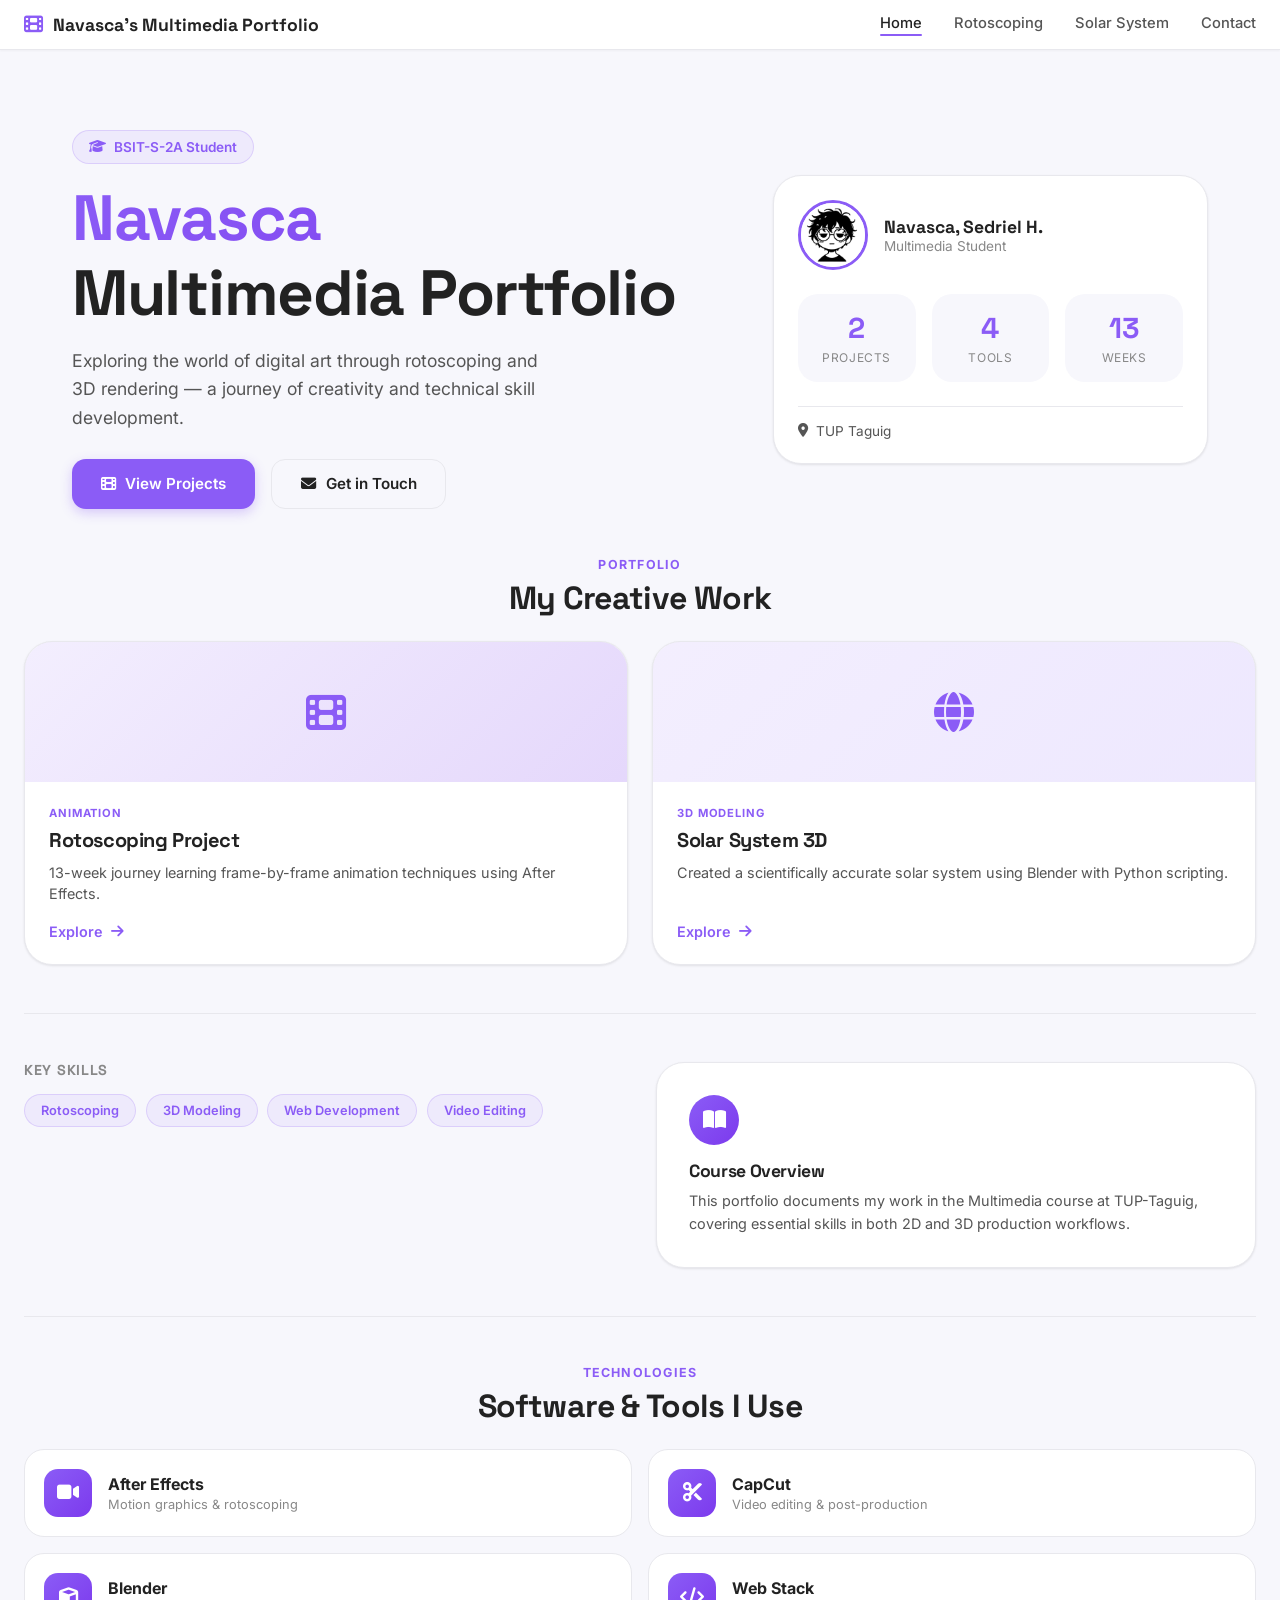
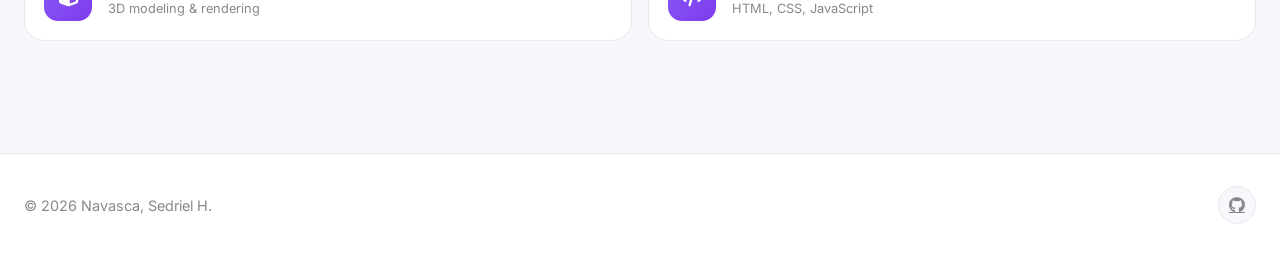
==== index.html @ 16775cd6 "sdasda" ====
<!DOCTYPE html>
<html lang="en">
<head>
  <meta charset="UTF-8">
  <meta name="viewport" content="width=device-width, initial-scale=1.0">
  <meta name="description" content="Navasca's Multimedia Portfolio — showcasing rotoscoping and 3D solar system animation projects with cutting-edge digital art techniques.">
  <link rel="icon" type="image/x-icon" href="images/favicon.png">
  <title>Navasca's Multimedia Portfolio</title>
  <link rel="stylesheet" href="css/style.css">
  <link rel="stylesheet" href="https://cdnjs.cloudflare.com/ajax/libs/font-awesome/6.4.0/css/all.min.css">
</head>
<body>

  <!-- Navbar -->
  <nav class="nav-glass" id="navbar">
    <div class="nav-inner">
      <a href="index.html" class="nav-logo">
        <i class="fas fa-film"></i>
        <span>Navasca's Multimedia Portfolio</span>
      </a>
      <button class="nav-toggle" id="navToggle" aria-label="Toggle navigation">
        <i class="fas fa-bars"></i>
      </button>
      <div class="nav-links" id="navLinks">
        <a href="index.html" class="active">Home</a>
        <a href="rotoscoping.html">Rotoscoping</a>
        <a href="solar-system.html">Solar System</a>
        <a href="contact.html">Contact</a>
      </div>
    </div>
  </nav>

  <!-- Main Content -->
  <main>
    <!-- ── HERO ── -->
    <section class="hero-section-custom">
      <div class="hero-content-wrapper">
        <div class="hero-badge-custom reveal">
          <i class="fas fa-graduation-cap"></i>
          <span>BSIT-S-2A Student</span>
        </div>
        <h1 class="hero-title-custom reveal">
          <span class="gradient-text">Navasca</span>
          <span>Multimedia Portfolio</span>
        </h1>
        <p class="hero-desc-custom reveal">Exploring the world of digital art through rotoscoping and 3D rendering — a journey of creativity and technical skill development.</p>
        <div class="hero-cta-custom reveal">
          <a href="rotoscoping.html" class="btn-custom btn-primary-custom">
            <i class="fas fa-film"></i>
            <span>View Projects</span>
          </a>
          <a href="contact.html" class="btn-custom btn-secondary-custom">
            <i class="fas fa-envelope"></i>
            <span>Get in Touch</span>
          </a>
        </div>
      </div>
      
      <!-- Profile Stats Card -->
      <div class="stats-card-custom reveal">
        <div class="stats-header">
          <img class="profile-avatar-custom" src="images/profile.jpg" alt="Navasca, Sedriel H." />
          <div class="stats-header-info">
            <p class="profile-name-custom">Navasca, Sedriel H.</p>
            <p class="profile-role-custom">Multimedia Student</p>
          </div>
        </div>
        <div class="stats-grid-custom">
          <div class="stat-item-custom">
            <span class="stat-value-custom">2</span>
            <span class="stat-label-custom">Projects</span>
          </div>
          <div class="stat-item-custom">
            <span class="stat-value-custom">4</span>
            <span class="stat-label-custom">Tools</span>
          </div>
          <div class="stat-item-custom">
            <span class="stat-value-custom">13</span>
            <span class="stat-label-custom">Weeks</span>
          </div>
        </div>
        <div class="stats-footer">
          <span class="location-tag"><i class="fas fa-map-marker-alt"></i> TUP Taguig</span>
        </div>
      </div>
    </section>
    <!-- ── BODY ── -->
    <div class="about-body">
      <!-- Projects (moved to top) -->
      <div>
        <div class="home-section-head reveal" style="margin-bottom:1.5rem">
          <p class="eyebrow">Portfolio</p>
          <h2>My Creative Work</h2>
        </div>
        <div class="projects-showcase-custom">
          <a class="project-card-custom reveal" href="rotoscoping.html">
            <div class="project-visual-custom" style="background: linear-gradient(135deg, rgba(139, 92, 246, 0.1), rgba(124, 58, 237, 0.2));">
              <i class="fas fa-film project-icon-custom"></i>
            </div>
            <div class="project-body-custom">
              <span class="project-tag-custom">Animation</span>
              <h3 class="project-title-custom">Rotoscoping Project</h3>
              <p class="project-summary-custom">13-week journey learning frame-by-frame animation techniques using After Effects.</p>
              <span class="project-link-custom">Explore <i class="fas fa-arrow-right"></i></span>
            </div>
          </a>
          <a class="project-card-custom reveal" href="solar-system.html">
            <div class="project-visual-custom" style="background: linear-gradient(135deg, rgba(139, 92, 246, 0.1), rgba(167, 139, 250, 0.2));">
              <i class="fas fa-globe project-icon-custom"></i>
            </div>
            <div class="project-body-custom">
              <span class="project-tag-custom">3D Modeling</span>
              <h3 class="project-title-custom">Solar System 3D</h3>
              <p class="project-summary-custom">Created a scientifically accurate solar system using Blender with Python scripting.</p>
              <span class="project-link-custom">Explore <i class="fas fa-arrow-right"></i></span>
            </div>
          </a>
        </div>
      </div>
      <hr class="about-divider" />
      <!-- Course Info (moved to middle) -->
      <div class="info-section-custom reveal">
        <div class="skills-wrap-custom">
          <h4>Key Skills</h4>
          <div class="skill-tags-custom">
            <span class="skill-tag-custom">Rotoscoping</span>
            <span class="skill-tag-custom">3D Modeling</span>
            <span class="skill-tag-custom">Web Development</span>
            <span class="skill-tag-custom">Video Editing</span>
          </div>
        </div>
        <div class="info-card-custom">
          <div class="info-icon-custom">
            <i class="fas fa-book-open"></i>
          </div>
          <h3>Course Overview</h3>
          <p>This portfolio documents my work in the Multimedia course at TUP-Taguig, covering essential skills in both 2D and 3D production workflows.</p>
        </div>
      </div>
      <hr class="about-divider" />
      <!-- Tools & Software (moved to bottom) -->
      <div>
        <div class="home-section-head reveal" style="margin-bottom:1.5rem">
          <p class="eyebrow">Technologies</p>
          <h2>Software & Tools I Use</h2>
        </div>
        <div class="tools-row-custom">
          <div class="tool-item-custom reveal">
            <div class="tool-icon-wrap">
              <i class="fas fa-video"></i>
            </div>
            <div class="tool-info-custom">
              <p class="tool-name-custom">After Effects</p>
              <p class="tool-desc-custom">Motion graphics & rotoscoping</p>
            </div>
          </div>
          <div class="tool-item-custom reveal">
            <div class="tool-icon-wrap">
              <i class="fas fa-cut"></i>
            </div>
            <div class="tool-info-custom">
              <p class="tool-name-custom">CapCut</p>
              <p class="tool-desc-custom">Video editing & post-production</p>
            </div>
          </div>
          <div class="tool-item-custom reveal">
            <div class="tool-icon-wrap">
              <i class="fas fa-cube"></i>
            </div>
            <div class="tool-info-custom">
              <p class="tool-name-custom">Blender</p>
              <p class="tool-desc-custom">3D modeling & rendering</p>
            </div>
          </div>
          <div class="tool-item-custom reveal">
            <div class="tool-icon-wrap">
              <i class="fas fa-code"></i>
            </div>
            <div class="tool-info-custom">
              <p class="tool-name-custom">Web Stack</p>
              <p class="tool-desc-custom">HTML, CSS, JavaScript</p>
            </div>
          </div>
        </div>
      </div>
    </div>
  </main>

  <!-- Footer -->
  <footer class="footer-glass">
    <div class="footer-inner">
      <p>&copy; <span id="current-year"></span> Navasca, Sedriel H.</p>
      <div class="footer-socials">
        <a href="https://github.com/Raisins69" target="_blank" aria-label="GitHub"><i class="fab fa-github"></i></a>
      </div>
    </div>
  </footer>

  <script>
    // Set current year
    document.getElementById('current-year').textContent = new Date().getFullYear();

    // Mobile nav toggle
    const navToggle = document.getElementById('navToggle');
    const navLinks = document.getElementById('navLinks');
    navToggle.addEventListener('click', () => {
      navLinks.classList.toggle('active');
    });

    // Reveal animation on scroll
    const revealElements = document.querySelectorAll('.reveal');
    
    const revealOnScroll = () => {
      revealElements.forEach(el => {
        const windowHeight = window.innerHeight;
        const elementTop = el.getBoundingClientRect().top;
        const revealPoint = 150;
        
        if (elementTop < windowHeight - revealPoint) {
          el.classList.add('visible');
        }
      });
    };
    
    // Initial check and scroll listener
    revealOnScroll();
    window.addEventListener('scroll', revealOnScroll);
  </script>
</body>
</html>
---- css/style.css ----
/* ============================================================
   GLOBAL DESIGN SYSTEM — Bento Grid + Minimalism
   Off White + Lavender + Deep Gray
   ============================================================ */

/* ---- Google Fonts ---- */
@import url('https://fonts.googleapis.com/css2?family=Inter:wght@300;400;500;600;700;800;900&family=Space+Grotesk:wght@400;500;600;700&display=swap');

/* ---- CSS Custom Properties ---- */
:root {
  /* Core Palette */
  --bg: #F7F7FC;
  --bg-warm: #F0F0F8;
  --card: #FFFFFF;
  --card-hover: #FAFAFF;
  --text: #222222;
  --text-secondary: #555555;
  --text-muted: #888888;
  --accent: #8B5CF6;
  --accent-light: #A78BFA;
  --accent-lighter: #C4B5FD;
  --accent-faint: rgba(139, 92, 246, 0.08);
  --accent-bg: rgba(139, 92, 246, 0.06);
  --accent-dark: #7C3AED;

  /* Borders & Shadows */
  --border: #E8E8ED;
  --border-hover: #D0D0DA;
  --shadow-xs: 0 1px 2px rgba(0, 0, 0, 0.04);
  --shadow-sm: 0 1px 3px rgba(0, 0, 0, 0.06), 0 1px 2px rgba(0, 0, 0, 0.04);
  --shadow-md: 0 4px 12px rgba(0, 0, 0, 0.06), 0 1px 3px rgba(0, 0, 0, 0.04);
  --shadow-lg: 0 8px 24px rgba(0, 0, 0, 0.08), 0 2px 6px rgba(0, 0, 0, 0.04);
  --shadow-xl: 0 16px 48px rgba(0, 0, 0, 0.1), 0 4px 12px rgba(0, 0, 0, 0.04);

  /* Transitions */
  --transition-smooth: all 0.3s cubic-bezier(0.25, 0.46, 0.45, 0.94);
  --transition-bounce: all 0.4s cubic-bezier(0.34, 1.56, 0.64, 1);

  /* Border Radius */
  --radius-sm: 10px;
  --radius-md: 14px;
  --radius-lg: 20px;
  --radius-xl: 28px;
  --radius-full: 9999px;

  /* Legacy compat */
  --panel: var(--card);
  --line: var(--border);
  --muted: var(--text-muted);
  --accent-2: var(--accent);
  --purple-neon: #8B5CF6;
  --purple-vivid: #8B5CF6;
  --purple-soft: #A78BFA;
  --purple-faint: rgba(139, 92, 246, 0.08);
  --violet-deep: #7C3AED;
  --violet-electric: #7C3AED;
  --magenta-glow: #A855F7;
  --pink-accent: #D946EF;
  --orchid: #C026D3;
  --text-primary: #222222;
  --midnight-dark: #F7F7FC;
  --border-glass: #E8E8ED;
  --border-neo: #E8E8ED;
  --glass-bg: #FFFFFF;
  --glass-bg-strong: #FFFFFF;
  --glass-border: 1px solid #E8E8ED;
  --glass-blur: 0px;
  --glass-blur-heavy: 0px;
  --glass-shadow: 0 1px 3px rgba(0, 0, 0, 0.06);
  --neo-shadow-light: rgba(139, 92, 246, 0.04);
  --neo-shadow-dark: rgba(0, 0, 0, 0.06);
  --neo-raised: 0 4px 12px rgba(0, 0, 0, 0.06);
  --neo-inset: inset 0 1px 3px rgba(0, 0, 0, 0.04);
  --neo-flat: 0 1px 3px rgba(0, 0, 0, 0.06);
  --midnight-deepest: #F7F7FC;
  --midnight-deep: #F0F0F8;
  --midnight-base: #F7F7FC;
}

/* ---- Base Reset & Body ---- */
*, *::before, *::after {
  box-sizing: border-box;
  margin: 0;
  padding: 0;
}

html {
  scroll-behavior: smooth;
  font-size: 16px;
}

body {
  font-family: 'Inter', -apple-system, BlinkMacSystemFont, sans-serif;
  background: var(--bg);
  color: var(--text);
  min-height: 100vh;
  overflow-x: hidden;
  -webkit-font-smoothing: antialiased;
  -moz-osx-font-smoothing: grayscale;
}

/* ---- Custom Scrollbar ---- */
::-webkit-scrollbar {
  width: 8px;
}

::-webkit-scrollbar-track {
  background: var(--bg);
}

::-webkit-scrollbar-thumb {
  background: var(--accent-lighter);
  border-radius: var(--radius-full);
}

::-webkit-scrollbar-thumb:hover {
  background: var(--accent);
}

/* ---- Selection ---- */
::selection {
  background: rgba(139, 92, 246, 0.18);
  color: var(--text);
}

/* ---- Typography ---- */
h1, h2, h3, h4 {
  font-family: 'Space Grotesk', 'Inter', sans-serif;
  font-weight: 700;
  letter-spacing: -0.02em;
  line-height: 1.15;
  color: var(--text);
}

.gradient-text {
  color: var(--accent);
}

.eyebrow {
  font-size: 0.78rem;
  font-weight: 700;
  letter-spacing: 0.1em;
  text-transform: uppercase;
  color: var(--accent);
  margin-bottom: 0.5rem;
}

.home-section-head h2 {
  font-size: 1.5rem;
  color: var(--text);
}

.reveal {
  opacity: 1;
}

/* ---- Bento Card (Primary) ---- */
.glass-card,
.glass-card-strong {
  background: var(--card);
  border: 1px solid var(--border);
  border-radius: var(--radius-lg);
  box-shadow: var(--shadow-sm);
  transition: var(--transition-smooth);
  position: relative;
  overflow: hidden;
}

.glass-card:hover {
  transform: translateY(-4px);
  box-shadow: var(--shadow-lg);
  border-color: var(--border-hover);
}

/* ---- Neo Card (now Bento) ---- */
.neo-card {
  background: var(--card);
  border-radius: var(--radius-lg);
  box-shadow: var(--shadow-sm);
  border: 1px solid var(--border);
  transition: var(--transition-smooth);
  position: relative;
}

.neo-card:hover {
  box-shadow: var(--shadow-lg);
  transform: translateY(-4px);
}

/* Inset Neo */
.neo-inset {
  background: var(--bg);
  border-radius: var(--radius-md);
  border: 1px solid var(--border);
}

/* ---- Navbar ---- */
.nav-glass {
  background: rgba(255, 255, 255, 0.92);
  backdrop-filter: blur(12px);
  -webkit-backdrop-filter: blur(12px);
  border-bottom: 1px solid var(--border);
  box-shadow: var(--shadow-xs);
  position: sticky;
  top: 0;
  z-index: 100;
  transition: var(--transition-smooth);
}

.nav-glass .nav-inner {
  max-width: 1280px;
  margin: 0 auto;
  padding: 0.85rem 1.5rem;
  display: flex;
  justify-content: space-between;
  align-items: center;
}

.nav-glass .nav-logo {
  display: flex;
  align-items: center;
  gap: 0.6rem;
  text-decoration: none;
  color: var(--text);
  font-family: 'Space Grotesk', sans-serif;
  font-weight: 700;
  font-size: 1.1rem;
  transition: var(--transition-smooth);
}

.nav-glass .nav-logo i {
  color: var(--accent);
  font-size: 1.2rem;
}

.nav-glass .nav-links {
  display: flex;
  gap: 2rem;
  list-style: none;
  align-items: center;
}

.nav-glass .nav-links a {
  color: var(--text-secondary);
  text-decoration: none;
  font-size: 0.92rem;
  font-weight: 500;
  position: relative;
  padding-bottom: 4px;
  transition: color 0.3s ease;
}

.nav-glass .nav-links a::after {
  content: '';
  position: absolute;
  bottom: 0;
  left: 50%;
  width: 0;
  height: 2px;
  background: var(--accent);
  border-radius: 1px;
  transition: all 0.3s ease;
  transform: translateX(-50%);
}

.nav-glass .nav-links a:hover,
.nav-glass .nav-links a.active {
  color: var(--text);
}

.nav-glass .nav-links a:hover::after,
.nav-glass .nav-links a.active::after {
  width: 100%;
}

/* Mobile nav toggle */
.nav-toggle {
  display: none;
  background: none;
  border: none;
  color: var(--text);
  font-size: 1.5rem;
  cursor: pointer;
  padding: 0.5rem;
}

@media (max-width: 768px) {
  .nav-toggle {
    display: block;
  }
  .nav-glass .nav-links {
    display: none;
    position: absolute;
    top: 100%;
    left: 0;
    right: 0;
    flex-direction: column;
    gap: 0;
    background: rgba(255, 255, 255, 0.98);
    backdrop-filter: blur(12px);
    border-bottom: 1px solid var(--border);
    padding: 0.75rem 0;
    box-shadow: var(--shadow-md);
  }
  .nav-glass .nav-links.active {
    display: flex;
  }
  .nav-glass .nav-links a {
    padding: 0.8rem 1.5rem;
    width: 100%;
    text-align: center;
  }
  .nav-glass .nav-links a::after {
    display: none;
  }
}

/* ---- Hero Section ---- */
.hero-glass {
  position: relative;
  padding: 4rem 2rem;
  border-radius: var(--radius-xl);
  overflow: hidden;
  text-align: center;
  margin-bottom: 4rem;
  background: var(--card);
  border: 1px solid var(--border);
  box-shadow: var(--shadow-sm);
}

.hero-glass::before,
.hero-glass::after {
  display: none;
}

.hero-glass h1 {
  font-size: clamp(2.5rem, 6vw, 4.5rem);
  margin-bottom: 1.5rem;
  position: relative;
  z-index: 2;
  color: var(--accent);
}

.hero-glass p {
  font-size: clamp(1rem, 2vw, 1.25rem);
  color: var(--text-secondary);
  max-width: 700px;
  margin: 0 auto 2rem auto;
  line-height: 1.7;
  position: relative;
  z-index: 2;
}

/* ---- Buttons ---- */
.btn-glow {
  display: inline-flex;
  align-items: center;
  gap: 0.5rem;
  padding: 0.8rem 1.8rem;
  border-radius: var(--radius-md);
  font-weight: 600;
  font-size: 0.92rem;
  text-decoration: none;
  cursor: pointer;
  border: none;
  transition: var(--transition-smooth);
  position: relative;
  overflow: hidden;
}

.btn-glow-primary {
  background: var(--accent);
  color: #fff;
  box-shadow: 0 2px 8px rgba(139, 92, 246, 0.25);
}

.btn-glow-primary::before {
  display: none;
}

.btn-glow-primary:hover {
  background: var(--accent-dark);
  transform: translateY(-2px);
  box-shadow: 0 4px 16px rgba(139, 92, 246, 0.35);
}

.btn-glow-secondary {
  background: var(--accent-faint);
  color: var(--accent);
  border: 1px solid rgba(139, 92, 246, 0.2);
}

.btn-glow-secondary:hover {
  background: rgba(139, 92, 246, 0.12);
  border-color: var(--accent-light);
  transform: translateY(-2px);
}

.btn-glow-white {
  background: var(--accent);
  color: #fff;
  font-weight: 700;
  box-shadow: 0 2px 8px rgba(139, 92, 246, 0.2);
}

.btn-glow-white:hover {
  background: var(--accent-dark);
  transform: translateY(-2px);
  box-shadow: 0 4px 16px rgba(139, 92, 246, 0.3);
}

.btn-glow-dark {
  background: var(--card);
  color: var(--text);
  border: 1px solid var(--border);
}

.btn-glow-dark:hover {
  background: var(--bg);
  border-color: var(--border-hover);
  transform: translateY(-2px);
  box-shadow: var(--shadow-md);
}

.btn-group {
  display: flex;
  flex-wrap: wrap;
  gap: 1rem;
  justify-content: center;
  position: relative;
  z-index: 2;
}

/* ---- Section Headers ---- */
.section-title {
  text-align: center;
  margin-bottom: 3rem;
}

.section-title h2 {
  font-size: clamp(1.8rem, 4vw, 2.8rem);
  margin-bottom: 0.5rem;
}

.section-title p {
  color: var(--text-secondary);
  font-size: 1.1rem;
  max-width: 600px;
  margin: 0 auto;
  line-height: 1.6;
}

/* ---- Project Cards ---- */
.project-card {
  background: var(--card);
  border: 1px solid var(--border);
  border-radius: var(--radius-lg);
  padding: 2rem;
  position: relative;
  overflow: hidden;
  box-shadow: var(--shadow-sm);
  transition: var(--transition-smooth);
}

.project-card::before {
  display: none;
}

.project-card:hover {
  transform: translateY(-4px);
  box-shadow: var(--shadow-lg);
  border-color: var(--accent-lighter);
}

.project-card:hover::before {
  display: none;
}

.project-icon {
  width: 56px;
  height: 56px;
  border-radius: var(--radius-md);
  display: flex;
  align-items: center;
  justify-content: center;
  font-size: 1.4rem;
  color: #fff;
  flex-shrink: 0;
  box-shadow: var(--shadow-sm);
}

.project-icon.purple-icon {
  background: var(--accent);
}

.project-icon.pink-icon {
  background: #D946EF;
}

.tag {
  display: inline-block;
  padding: 0.25rem 0.75rem;
  border-radius: var(--radius-full);
  font-size: 0.78rem;
  font-weight: 600;
  background: var(--accent-faint);
  color: var(--accent);
  border: 1px solid rgba(139, 92, 246, 0.12);
  transition: var(--transition-smooth);
}

.tag:hover {
  background: rgba(139, 92, 246, 0.14);
}

.tag.pink {
  background: rgba(217, 70, 239, 0.08);
  color: #C026D3;
  border-color: rgba(217, 70, 239, 0.12);
}

.tag.pink:hover {
  background: rgba(217, 70, 239, 0.14);
}

/* ---- Info Cards ---- */
.info-icon {
  width: 60px;
  height: 60px;
  border-radius: 50%;
  display: flex;
  align-items: center;
  justify-content: center;
  background: var(--accent);
  color: #fff;
  font-size: 1.3rem;
  box-shadow: 0 2px 10px rgba(139, 92, 246, 0.2);
  margin: 0 auto 1rem auto;
  transition: var(--transition-bounce);
}

.info-icon:hover {
  transform: scale(1.08) rotate(-5deg);
}

/* ---- CTA Section ---- */
.cta-glass {
  background: var(--card);
  border: 1px solid var(--border);
  border-radius: var(--radius-xl);
  padding: 3rem 2rem;
  text-align: center;
  position: relative;
  overflow: hidden;
  box-shadow: var(--shadow-sm);
}

.cta-glass::before {
  display: none;
}

.cta-glass h2 {
  font-size: clamp(1.6rem, 3vw, 2.2rem);
  margin-bottom: 1rem;
  color: var(--text);
}

.cta-glass p {
  color: var(--text-secondary);
  font-size: 1.05rem;
  margin-bottom: 2rem;
  max-width: 600px;
  margin-left: auto;
  margin-right: auto;
}

/* ---- Footer ---- */
.footer-glass {
  background: var(--card);
  border-top: 1px solid var(--border);
  margin-top: 5rem;
  padding: 2rem 0;
}

.footer-inner {
  max-width: 1280px;
  margin: 0 auto;
  padding: 0 1.5rem;
  display: flex;
  flex-wrap: wrap;
  justify-content: space-between;
  align-items: center;
  gap: 1rem;
}

.footer-inner p {
  color: var(--text-muted);
  font-size: 0.9rem;
}

.footer-socials {
  display: flex;
  gap: 0.75rem;
}

.footer-socials a {
  color: var(--text-muted);
  font-size: 1rem;
  transition: var(--transition-smooth);
  width: 38px;
  height: 38px;
  display: flex;
  align-items: center;
  justify-content: center;
  border-radius: 50%;
  background: var(--bg);
  border: 1px solid var(--border);
}

.footer-socials a:hover {
  color: var(--accent);
  background: var(--accent-faint);
  border-color: var(--accent-lighter);
  transform: translateY(-2px);
}

/* ---- Content Container ---- */
.container {
  max-width: 1280px;
  margin: 0 auto;
  padding: 0 1.5rem;
}

.content-section {
  padding: 4rem 0;
}

/* ---- Process / Step Cards (Rotoscoping) ---- */
.step-card {
  background: var(--card);
  border: 1px solid var(--border);
  border-radius: var(--radius-lg);
  padding: 2rem;
  padding-left: 5rem;
  position: relative;
  overflow: hidden;
  box-shadow: var(--shadow-sm);
  transition: var(--transition-smooth);
}

.step-card:hover {
  transform: translateY(-4px);
  box-shadow: var(--shadow-lg);
  border-color: var(--accent-lighter);
}

.step-number {
  position: absolute;
  left: 1.25rem;
  top: 2rem;
  width: 44px;
  height: 44px;
  border-radius: 50%;
  display: flex;
  align-items: center;
  justify-content: center;
  font-weight: 700;
  font-size: 1.1rem;
  font-family: 'Space Grotesk', sans-serif;
  color: #fff;
  background: var(--accent);
  box-shadow: 0 2px 8px rgba(139, 92, 246, 0.25);
}

.step-card h3 {
  font-size: 1.15rem;
  margin-bottom: 0.75rem;
  color: var(--text);
}

.step-card p {
  color: var(--text-secondary);
  line-height: 1.65;
  margin-bottom: 1rem;
}

.process-image {
  width: 100%;
  height: auto;
  border-radius: var(--radius-sm);
  transition: transform 0.4s ease;
  box-shadow: var(--neo-flat);
}

.process-image:hover {
  transform: scale(1.03);
}

/* ---- Weekly Cards ---- */
.weekly-card {
  background: var(--glass-bg);
  backdrop-filter: blur(var(--glass-blur));
  -webkit-backdrop-filter: blur(var(--glass-blur));
  border: var(--glass-border);
  border-radius: var(--radius-lg);
  overflow: hidden;
  box-shadow: var(--neo-flat);
  transition: var(--transition-smooth);
}

.weekly-card:hover {
  transform: translateY(-5px);
  box-shadow:
    var(--neo-raised),
    0 0 30px rgba(139, 92, 246, 0.1);
  border-color: rgba(139, 92, 246, 0.3);
}

.weekly-card .card-body {
  padding: 1.5rem;
}

.weekly-card h3 {
  font-family: 'Space Grotesk', sans-serif;
  font-size: 1.1rem;
  margin-bottom: 0.35rem;
}

.weekly-card p {
  color: var(--text-muted);
  font-size: 0.9rem;
}

.week-badge {
  width: 32px;
  height: 32px;
  border-radius: 50%;
  display: flex;
  align-items: center;
  justify-content: center;
  font-weight: 700;
  font-size: 0.8rem;
  color: #000;
  flex-shrink: 0;
  background: linear-gradient(135deg, var(--accent), var(--accent-dark));
  box-shadow: 0 2px 10px rgba(139, 92, 246, 0.3);
}

/* ---- Video Sections ---- */
.video-wrapper {
  position: relative;
  padding-bottom: 56.25%;
  height: 0;
  overflow: hidden;
  border-radius: var(--radius-md);
}

.video-wrapper iframe {
  position: absolute;
  top: 0;
  left: 0;
  width: 100%;
  height: 100%;
  border: 0;
  border-radius: var(--radius-md);
}

.video-showcase {
  background: var(--glass-bg);
  backdrop-filter: blur(var(--glass-blur));
  -webkit-backdrop-filter: blur(var(--glass-blur));
  border: 1px solid rgba(139, 92, 246, 0.15);
  border-radius: var(--radius-xl);
  padding: 2rem;
  box-shadow: 0 0 40px rgba(139, 92, 246, 0.08);
}

/* ---- Solar System Page Specific ---- */
.planet-section {
  background: var(--glass-bg);
  backdrop-filter: blur(var(--glass-blur));
  -webkit-backdrop-filter: blur(var(--glass-blur));
  border: var(--glass-border);
  border-radius: var(--radius-lg);
  overflow: hidden;
  box-shadow: var(--neo-flat);
  transition: var(--transition-smooth);
}

.planet-section:hover {
  box-shadow:
    var(--neo-raised),
    0 0 30px rgba(139, 92, 246, 0.08);
}

.planet-icon {
  width: 72px;
  height: 72px;
  border-radius: 50%;
  display: flex;
  align-items: center;
  justify-content: center;
  font-size: 1.8rem;
  margin-right: 1rem;
  flex-shrink: 0;
  box-shadow: var(--neo-flat);
}

/* Planet icon gradients — preserved from original */
.sun-icon { background: linear-gradient(135deg, #FFA500, #FF4500); }
.mercury-icon { background: linear-gradient(135deg, #8C7853, #A0522D); }
.venus-icon { background: linear-gradient(135deg, #FFC649, #FFB347); }
.earth-icon { background: linear-gradient(135deg, #4169E1, #228B22); }
.mars-icon { background: linear-gradient(135deg, #CD5C5C, #B22222); }
.jupiter-icon { background: linear-gradient(135deg, #D2691E, #FF8C00); }
.saturn-icon { background: linear-gradient(135deg, #FAD5A5, #DEB887); }
.uranus-icon { background: linear-gradient(135deg, #4FD0E3, #87CEEB); }
.neptune-icon { background: linear-gradient(135deg, #4169E1, #0000CD); }
.pluto-icon { background: linear-gradient(135deg, #A0522D, #8B4513); }

/* Fact cards inside planet sections */
.fact-card {
  background: var(--bg-warm);
  border-radius: var(--radius-sm);
  padding: 1rem;
  border: 1px solid rgba(139, 92, 246, 0.08);
  box-shadow: var(--neo-inset);
}

.fact-card h4 {
  color: var(--accent-light);
  font-size: 0.85rem;
  font-weight: 600;
  margin-bottom: 0.35rem;
  letter-spacing: 0;
}

.fact-card p {
  color: var(--text-secondary);
  font-size: 0.95rem;
}

/* ---- Age Calculator ---- */
.age-calculator {
  background: var(--glass-bg-strong);
  backdrop-filter: blur(var(--glass-blur-heavy));
  -webkit-backdrop-filter: blur(var(--glass-blur-heavy));
  border: 1px solid rgba(139, 92, 246, 0.2);
  border-radius: var(--radius-xl);
  padding: 2.5rem;
  position: relative;
  overflow: hidden;
  box-shadow:
    0 0 50px rgba(139, 92, 246, 0.1),
    var(--glass-shadow);
}

.age-calculator::before {
  content: '';
  position: absolute;
  inset: 0;
  background: linear-gradient(135deg, rgba(0, 255, 255, 0.12) 0%, rgba(139, 92, 246, 0.08) 100%);
  pointer-events: none;
}

.age-input {
  background: rgba(139, 92, 246, 0.1);
  border: 2px solid rgba(139, 92, 246, 0.2);
  border-radius: var(--radius-sm);
  padding: 0.85rem 1.2rem;
  color: var(--text);
  font-size: 1rem;
  font-family: 'Inter', sans-serif;
  width: 200px;
  transition: var(--transition-smooth);
  box-shadow: var(--neo-inset);
}

.age-input:focus {
  outline: none;
  border-color: var(--accent);
  box-shadow: 0 0 0 4px rgba(139, 92, 246, 0.15), var(--neo-inset);
}

.age-input::placeholder {
  color: var(--text-muted);
}

.calculate-btn {
  background: linear-gradient(135deg, var(--accent), var(--accent-dark));
  border: none;
  border-radius: var(--radius-sm);
  padding: 0.85rem 1.8rem;
  color: #000;
  font-weight: 600;
  font-family: 'Inter', sans-serif;
  cursor: pointer;
  transition: var(--transition-smooth);
  box-shadow: 0 4px 16px rgba(139, 92, 246, 0.3);
}

.calculate-btn:hover {
  transform: translateY(-2px) scale(1.04);
  box-shadow: 0 8px 24px rgba(139, 92, 246, 0.35);
}

.planet-age-card {
  background: var(--glass-bg);
  backdrop-filter: blur(12px);
  -webkit-backdrop-filter: blur(12px);
  border: 1px solid rgba(139, 92, 246, 0.15);
  border-radius: var(--radius-md);
  padding: 1.5rem;
  box-shadow: var(--neo-flat);
  transition: var(--transition-smooth);
}

.planet-age-card:hover {
  transform: translateY(-4px);
  box-shadow: var(--neo-raised);
  border-color: rgba(139, 92, 246, 0.3);
}

/* ---- Overview Info Box ---- */
.overview-glass {
  background: var(--glass-bg);
  backdrop-filter: blur(var(--glass-blur));
  -webkit-backdrop-filter: blur(var(--glass-blur));
  border: var(--glass-border);
  border-radius: var(--radius-xl);
  padding: 2.5rem;
  box-shadow: var(--glass-shadow);
}

.overview-stat {
  background: var(--bg);
  border-radius: var(--radius-sm);
  padding: 1.25rem;
  border: 1px solid rgba(139, 92, 246, 0.1);
  box-shadow: var(--neo-inset);
}

.overview-stat h3 {
  color: var(--accent);
  font-size: 0.9rem;
  font-weight: 600;
  margin-bottom: 0.35rem;
}

.overview-stat p {
  color: var(--text-secondary);
}

/* ---- Main Video Hero ---- */
.video-hero {
  position: relative;
  border-radius: var(--radius-lg);
  overflow: hidden;
  box-shadow:
    0 20px 60px rgba(0, 0, 0, 0.5),
    0 0 40px rgba(139, 92, 246, 0.08);
  border: 1px solid rgba(0, 255, 255, 0.12);
}

.video-hero video {
  display: block;
  width: 100%;
  height: auto;
  object-fit: cover;
  transition: transform 0.4s ease;
}

.video-hero:hover video {
  transform: scale(1.015);
}

.video-hero .video-overlay {
  position: absolute;
  bottom: 0;
  left: 0;
  right: 0;
  padding: 2rem;
  background: linear-gradient(to top, rgba(10, 10, 15, 0.85) 0%, transparent 100%);
}

.video-hero .video-overlay h2 {
  font-size: 1.5rem;
  margin-bottom: 0.5rem;
}

.video-hero .video-overlay p {
  color: var(--text-secondary);
  font-size: 0.95rem;
}

/* ---- Grid Layouts ---- */
.grid-2 {
  display: grid;
  grid-template-columns: repeat(1, 1fr);
  gap: 2rem;
}

.grid-3 {
  display: grid;
  grid-template-columns: repeat(1, 1fr);
  gap: 2rem;
}

@media (min-width: 640px) {
  .grid-3 {
    grid-template-columns: repeat(2, 1fr);
  }
}

@media (min-width: 768px) {
  .grid-2 {
    grid-template-columns: repeat(2, 1fr);
  }
}

@media (min-width: 1024px) {
  .grid-3 {
    grid-template-columns: repeat(3, 1fr);
  }
}

/* ---- Utility Classes ---- */
.text-cyan { color: var(--accent); }
.text-magenta { color: var(--accent-dark); }
.text-muted { color: var(--text-muted); }
.text-secondary { color: var(--text-secondary); }
.text-center { text-align: center; }

.mb-1 { margin-bottom: 0.5rem; }
.mb-2 { margin-bottom: 1rem; }
.mb-3 { margin-bottom: 1.5rem; }
.mb-4 { margin-bottom: 2rem; }
.mb-8 { margin-bottom: 4rem; }
.mt-2 { margin-top: 1rem; }
.mt-4 { margin-top: 2rem; }
.p-2 { padding: 1rem; }
.p-4 { padding: 2rem; }

.flex { display: flex; }
.flex-col { flex-direction: column; }
.flex-wrap { flex-wrap: wrap; }
.items-center { align-items: center; }
.justify-center { justify-content: center; }
.justify-between { justify-content: space-between; }
.gap-1 { gap: 0.5rem; }
.gap-2 { gap: 1rem; }
.gap-3 { gap: 1.5rem; }
.gap-4 { gap: 2rem; }

.hidden { display: none !important; }
.relative { position: relative; }
.z-10 { z-index: 10; }

/* Back link */
.back-link {
  display: inline-flex;
  align-items: center;
  gap: 0.5rem;
  color: var(--text-muted);
  text-decoration: none;
  font-size: 0.95rem;
  transition: var(--transition-smooth);
  margin-bottom: 2rem;
}

.back-link:hover {
  color: var(--text);
  transform: translateX(-4px);
}

/* ---- Entrance Animations ---- */
.fade-up {
  opacity: 0;
  transform: translateY(30px);
  animation: fadeUp 0.8s ease forwards;
}

@keyframes fadeUp {
  to {
    opacity: 1;
    transform: translateY(0);
  }
}

.fade-up-delay-1 { animation-delay: 0.1s; }
.fade-up-delay-2 { animation-delay: 0.2s; }
.fade-up-delay-3 { animation-delay: 0.3s; }
.fade-up-delay-4 { animation-delay: 0.4s; }

/* Stagger children animation */
.stagger-children > * {
  opacity: 0;
  transform: translateY(20px);
  animation: fadeUp 0.6s ease forwards;
}

.stagger-children > *:nth-child(1) { animation-delay: 0.05s; }
.stagger-children > *:nth-child(2) { animation-delay: 0.1s; }
.stagger-children > *:nth-child(3) { animation-delay: 0.15s; }
.stagger-children > *:nth-child(4) { animation-delay: 0.2s; }
.stagger-children > *:nth-child(5) { animation-delay: 0.25s; }
.stagger-children > *:nth-child(6) { animation-delay: 0.3s; }
.stagger-children > *:nth-child(7) { animation-delay: 0.35s; }
.stagger-children > *:nth-child(8) { animation-delay: 0.4s; }
.stagger-children > *:nth-child(9) { animation-delay: 0.45s; }
.stagger-children > *:nth-child(10) { animation-delay: 0.5s; }

/* ---- Glow accents ---- */
.glow-ring {
  position: absolute;
  border-radius: 50%;
  pointer-events: none;
  opacity: 0.06;
  filter: blur(60px);
}

.glow-ring.purple {
  background: var(--accent);
}

.glow-ring.magenta {
  background: var(--accent-dark);
}

/* Solar system planet section grid */
.planet-grid {
  display: grid;
  grid-template-columns: 1fr;
  gap: 0;
}

@media (min-width: 1024px) {
  .planet-grid {
    grid-template-columns: 1fr 1fr;
  }
}

.planet-grid .planet-video {
  display: flex;
  justify-content: center;
  align-items: center;
}

.planet-grid .planet-video video {
  width: 100%;
  height: 100%;
  object-fit: cover;
  display: block;
}

.planet-grid .planet-info {
  padding: 2rem;
}

.planet-grid .planet-info h2 {
  color: var(--accent);
  font-size: 2rem;
  margin-bottom: 0.75rem;
}

.planet-grid .planet-info > p {
  color: var(--text-secondary);
  line-height: 1.7;
  margin-bottom: 1.5rem;
  font-size: 1.05rem;
}

.facts-grid {
  display: grid;
  grid-template-columns: repeat(2, 1fr);
  gap: 0.75rem;
  margin-bottom: 1.5rem;
}

@media (max-width: 640px) {
  .facts-grid {
    grid-template-columns: 1fr;
  }
}

/* Fun facts list */
.fun-facts h4 {
  color: var(--accent-light);
  font-size: 0.9rem;
  font-weight: 600;
  margin-bottom: 0.75rem;
}

.fun-facts ul {
  list-style: none;
  padding: 0;
}

.fun-facts li {
  color: var(--text-secondary);
  display: flex;
  align-items: flex-start;
  gap: 0.5rem;
  margin-bottom: 0.5rem;
  line-height: 1.5;
}

.fun-facts li::before {
  content: '•';
  color: var(--accent);
  font-weight: 700;
  flex-shrink: 0;
  margin-top: 2px;
}

/* Aspect ratio box */
.aspect-video {
  position: relative;
  width: 100%;
  padding-bottom: 56.25%;
}

.aspect-square {
  position: relative;
  width: 100%;
  padding-bottom: 100%;
  line-height: 0;
}

.aspect-square video,
.aspect-video video {
  position: absolute;
  inset: 0;
  width: 100%;
  height: 100%;
  object-fit: cover;
}

/* ---- Responsive fine-tuning ---- */
@media (max-width: 768px) {
  .hero-glass {
    padding: 3rem 1.5rem;
  }
  .cta-glass {
    padding: 2rem 1.5rem;
  }
}

/* ============================================================
   NEW DYNAMIC LAYOUT STYLES
   ============================================================ */

/* ---- Dynamic Layout Container ---- */
.dynamic-layout {
  min-height: 100vh;
  overflow-x: hidden;
}

/* ---- Hero Section ---- */
.hero-section {
  padding: 6rem 3rem;
  background: var(--cyber-base);
  position: relative;
  overflow: hidden;
}

.hero-container {
  max-width: 1400px;
  margin: 0 auto;
  display: grid;
  grid-template-columns: 1fr 2fr;
  gap: 3rem;
  align-items: start;
}

/* ---- Hero Profile ---- */
.hero-profile {
  display: flex;
  flex-direction: column;
  gap: 1.5rem;
  justify-content: flex-start;
  align-items: flex-start;
}

.profile-header {
  text-align: left;
}

.hero-name {
  font-size: clamp(2.5rem, 5vw, 3.5rem);
  font-weight: 800;
  color: var(--text);
  margin-bottom: 2rem;
  font-family: 'Space Grotesk', sans-serif;
  line-height: 1.1;
}

/* ---- Credentials Card ---- */
.credentials-card {
  background: var(--glass-bg);
  backdrop-filter: blur(var(--glass-blur));
  border: 1px solid var(--glass-border);
  border-radius: var(--radius-lg);
  padding: 2rem;
  box-shadow: var(--shadow-md);
  transition: var(--transition-smooth);
}

.credentials-header {
  display: flex;
  align-items: center;
  gap: 0.75rem;
  margin-bottom: 1.5rem;
  padding-bottom: 1rem;
  border-bottom: 1px solid rgba(0, 102, 204, 0.2);
}

.credentials-title {
  font-size: 1.2rem;
  font-weight: 700;
  color: var(--text);
  font-family: 'Space Grotesk', sans-serif;
  display: flex;
  align-items: center;
  gap: 0.5rem;
}

.credentials-list {
  display: flex;
  flex-direction: column;
  gap: 0.75rem;
}

.specialization-row {
  display: flex;
  align-items: center;
  gap: 0.75rem;
  margin-top: 1rem;
  padding: 1rem;
  background: var(--gradient-primary);
  border-radius: var(--radius-lg);
  box-shadow: var(--shadow-md);
}

.hero-credentials {
  display: flex;
  flex-direction: column;
  gap: 0.75rem;
  margin-bottom: 1.5rem;
}

.credential-item {
  display: flex;
  justify-content: space-between;
  align-items: center;
  padding: 1rem 1.5rem;
  background: var(--glass-bg);
  backdrop-filter: blur(var(--glass-blur));
  border: 1px solid var(--glass-border);
  border-radius: var(--radius-lg);
  transition: var(--transition-smooth);
}

.credential-item:hover {
  transform: translateY(-2px);
  box-shadow: var(--shadow-md);
  border-color: var(--accent);
}

.credential-label {
  font-size: 1rem;
  font-weight: 600;
  color: var(--text);
  flex: 1;
}

.credential-institution {
  font-size: 0.9rem;
  color: var(--text-secondary);
  font-weight: 500;
  text-transform: uppercase;
  letter-spacing: 0.05em;
}

.hero-specialization {
  display: flex;
  align-items: center;
  gap: 0.75rem;
  padding: 0.75rem 1.25rem;
  background: var(--gradient-primary);
  border-radius: var(--radius-lg);
  box-shadow: var(--shadow-md);
}

.specialization-badge {
  font-size: 1.1rem;
  font-weight: 700;
  color: #ffffff;
  background: var(--bg-warm);
  padding: 0.5rem 1rem;
  border-radius: var(--radius-full);
}

.specialization-text {
  font-size: 0.9rem;
  color: #ffffff;
  font-weight: 500;
  opacity: 0.9;
}

/* ---- Hero Content ---- */
.hero-content {
  display: flex;
  flex-direction: column;
  gap: 2rem;
  justify-content: flex-start;
  align-items: flex-start;
}

.hero-intro {
  text-align: left;
}

.hero-title-main {
  font-size: clamp(2rem, 4vw, 2.8rem);
  font-weight: 700;
  margin-bottom: 1rem;
  font-family: 'Space Grotesk', sans-serif;
  line-height: 1.2;
}

.hero-description {
  font-size: 1.1rem;
  color: var(--text-secondary);
  line-height: 1.6;
  max-width: 500px;
}

/* ---- Hero Projects ---- */
.hero-projects {
  text-align: left;
}

.projects-title {
  font-size: 1.5rem;
  font-weight: 700;
  color: var(--text);
  margin-bottom: 2rem;
  font-family: 'Space Grotesk', sans-serif;
}

.projects-grid {
  display: grid;
  grid-template-columns: 1fr;
  gap: 1.5rem;
}

.project-card {
  display: flex;
  align-items: center;
  padding: 1.5rem;
  background: var(--glass-bg);
  backdrop-filter: blur(var(--glass-blur));
  border: 1px solid var(--glass-border);
  border-radius: var(--radius-lg);
  transition: var(--transition-smooth);
  cursor: pointer;
  text-decoration: none;
  color: inherit;
}

.project-card:hover {
  transform: translateY(-4px);
  box-shadow: var(--shadow-md);
  border-color: var(--accent);
}

.project-icon {
  width: 50px;
  height: 50px;
  background: var(--gradient-primary);
  border-radius: var(--radius-lg);
  display: flex;
  align-items: center;
  justify-content: center;
  font-size: 1.2rem;
  color: #ffffff;
  margin-right: 1rem;
  flex-shrink: 0;
}

.project-info {
  flex: 1;
}

.project-name {
  font-size: 1.2rem;
  font-weight: 700;
  color: var(--text);
  margin-bottom: 0.5rem;
}

.project-desc {
  font-size: 0.95rem;
  color: var(--text-secondary);
  line-height: 1.4;
}

.project-arrow {
  color: var(--accent);
  font-size: 1rem;
  transition: var(--transition-smooth);
}

.project-card:hover .project-arrow {
  transform: translateX(4px);
}

.hero-actions {
  display: flex;
  gap: 1rem;
  margin-top: 2rem;
  flex-wrap: wrap;
  justify-content: flex-start;
}

/* ---- Split Hero Section ---- */
.split-hero {
  display: grid;
  grid-template-columns: 1fr 1fr;
  min-height: 100vh;
  position: relative;
  background: var(--cyber-base);
}

.hero-left {
  display: flex;
  align-items: center;
  justify-content: center;
  padding: 4rem 3rem;
  position: relative;
  z-index: 2;
}

.hero-right {
  position: relative;
  background: linear-gradient(135deg, var(--cyber-deep) 0%, var(--cyber-base) 100%);
  overflow: hidden;
}

.hero-content {
  max-width: 600px;
}

.hero-badge {
  display: inline-flex;
  align-items: center;
  gap: 0.5rem;
  background: rgba(139, 92, 246, 0.1);
  border: 1px solid rgba(139, 92, 246, 0.2);
  padding: 0.5rem 1rem;
  border-radius: var(--radius-full);
  color: var(--accent-light);
  font-size: 0.85rem;
  font-weight: 500;
  margin-bottom: 2rem;
  backdrop-filter: blur(8px);
}

.hero-title {
  font-size: clamp(3rem, 8vw, 6rem);
  font-weight: 900;
  line-height: 0.9;
  margin-bottom: 1.5rem;
  display: flex;
  flex-direction: column;
  gap: 0.5rem;
}

.hero-subtitle {
  font-size: clamp(1.2rem, 3vw, 1.8rem);
  font-weight: 400;
  color: var(--text-secondary);
  background: none;
  -webkit-text-fill-color: var(--text-secondary);
}

.hero-description {
  font-size: 1.2rem;
  color: var(--text-secondary);
  line-height: 1.6;
  margin-bottom: 3rem;
  max-width: 500px;
}

.hero-actions {
  display: flex;
  gap: 1rem;
  flex-wrap: wrap;
}

/* ---- Modern Buttons ---- */
.btn-modern {
  display: inline-flex;
  align-items: center;
  gap: 0.75rem;
  padding: 1rem 2rem;
  border-radius: var(--radius-md);
  text-decoration: none;
  font-weight: 600;
  font-size: 1rem;
  transition: all 0.3s cubic-bezier(0.25, 0.46, 0.45, 0.94);
  position: relative;
  overflow: hidden;
}

.btn-modern.btn-primary {
  background: linear-gradient(135deg, var(--accent) 0%, var(--accent-dark) 100%);
  color: #000;
  box-shadow: 0 8px 32px rgba(139, 92, 246, 0.3);
}

.btn-modern.btn-primary:hover {
  transform: translateY(-3px) scale(1.05);
  box-shadow: 0 12px 40px rgba(139, 92, 246, 0.35);
}

.btn-modern.btn-outline {
  background: transparent;
  color: var(--accent);
  border: 2px solid var(--accent);
  backdrop-filter: blur(8px);
}

.btn-modern.btn-outline:hover {
  background: rgba(139, 92, 246, 0.1);
  transform: translateY(-3px);
  box-shadow: 0 8px 32px rgba(139, 92, 246, 0.2);
}

/* ---- Hero Visual ---- */
.hero-visual {
  position: relative;
  width: 100%;
  height: 100%;
  display: flex;
  align-items: center;
  justify-content: center;
}

.floating-elements {
  position: absolute;
  width: 100%;
  height: 100%;
}

.float-element {
  position: absolute;
  width: 80px;
  height: 80px;
  border-radius: 50%;
  display: flex;
  align-items: center;
  justify-content: center;
  font-size: 1.5rem;
  color: #000;
  animation: float 6s ease-in-out infinite;
}

.element-1 {
  background: linear-gradient(135deg, var(--accent), var(--accent-dark));
  top: 20%;
  left: 20%;
  animation-delay: 0s;
}

.element-2 {
  background: linear-gradient(135deg, var(--accent-dark), var(--accent-light));
  top: 60%;
  right: 25%;
  animation-delay: 2s;
}

.element-3 {
  background: linear-gradient(135deg, var(--yellow-glow), var(--pink-accent));
  bottom: 30%;
  left: 35%;
  animation-delay: 4s;
}

@keyframes float {
  0%, 100% { transform: translateY(0) rotate(0deg); }
  50% { transform: translateY(-20px) rotate(10deg); }
}

.hero-glow {
  position: absolute;
  width: 400px;
  height: 400px;
  background: radial-gradient(circle, rgba(139, 92, 246, 0.3) 0%, transparent 70%);
  border-radius: 50%;
  filter: blur(60px);
  animation: glowPulse 4s ease-in-out infinite;
}

@keyframes glowPulse {
  0%, 100% { opacity: 0.5; transform: scale(1); }
  50% { opacity: 1; transform: scale(1.2); }
}

/* ---- Diagonal Section ---- */
.diagonal-section {
  position: relative;
  padding: 8rem 3rem;
  background: var(--cyber-deep);
  clip-path: polygon(0 10%, 100% 0, 100% 90%, 0 100%);
  margin-top: -5rem;
}

.section-header {
  text-align: center;
  margin-bottom: 5rem;
}

.section-title {
  font-size: clamp(2.5rem, 5vw, 3.5rem);
  font-weight: 800;
  margin-bottom: 1rem;
}

.section-subtitle {
  font-size: 1.2rem;
  color: var(--text-secondary);
  max-width: 600px;
  margin: 0 auto;
}

/* ---- Projects Grid ---- */
.projects-grid {
  display: grid;
  grid-template-columns: 2fr 1fr;
  grid-template-rows: auto auto;
  gap: 2rem;
  max-width: 1400px;
  margin: 0 auto;
}

/* ---- Large Project Card ---- */
.project-card-large {
  grid-row: span 2;
  background: var(--glass-bg);
  backdrop-filter: blur(var(--glass-blur));
  border: 1px solid rgba(139, 92, 246, 0.2);
  border-radius: var(--radius-xl);
  overflow: hidden;
  display: grid;
  grid-template-columns: 1fr 1.5fr;
  transition: all 0.4s cubic-bezier(0.25, 0.46, 0.45, 0.94);
  position: relative;
}

.project-card-large:hover {
  transform: translateY(-8px);
  box-shadow: 0 20px 60px rgba(139, 92, 246, 0.2);
  border-color: rgba(139, 92, 246, 0.35);
}

.project-visual {
  position: relative;
  background: linear-gradient(135deg, rgba(139, 92, 246, 0.1) 0%, rgba(139, 92, 246, 0.05) 100%);
  display: flex;
  align-items: center;
  justify-content: center;
  padding: 3rem;
}

.project-icon-large {
  width: 100px;
  height: 100px;
  border-radius: 50%;
  display: flex;
  align-items: center;
  justify-content: center;
  font-size: 2.5rem;
  color: #000;
  box-shadow: 0 8px 32px rgba(139, 92, 246, 0.3);
}

.cyan-icon {
  background: linear-gradient(135deg, var(--accent), var(--accent-dark));
}

.magenta-icon {
  background: linear-gradient(135deg, var(--accent-dark), var(--accent-light));
}

.project-pattern {
  position: absolute;
  top: 0;
  left: 0;
  right: 0;
  bottom: 0;
  background-image: 
    radial-gradient(circle at 20% 20%, rgba(139, 92, 246, 0.1) 0%, transparent 50%),
    radial-gradient(circle at 80% 80%, rgba(139, 92, 246, 0.1) 0%, transparent 50%);
  pointer-events: none;
}

.project-content {
  padding: 3rem;
  display: flex;
  flex-direction: column;
  justify-content: center;
}

.project-category {
  color: var(--accent);
  font-size: 0.85rem;
  font-weight: 600;
  text-transform: uppercase;
  letter-spacing: 0.1em;
  margin-bottom: 1rem;
}

.project-title {
  font-size: 2rem;
  font-weight: 700;
  margin-bottom: 1rem;
  color: var(--text);
}

.project-description {
  color: var(--text-secondary);
  line-height: 1.6;
  margin-bottom: 2rem;
}

.project-tech {
  display: flex;
  flex-wrap: wrap;
  gap: 0.5rem;
  margin-bottom: 2rem;
}

.tech-tag {
  background: rgba(139, 92, 246, 0.1);
  color: var(--accent-light);
  padding: 0.4rem 0.8rem;
  border-radius: var(--radius-sm);
  font-size: 0.8rem;
  font-weight: 500;
  border: 1px solid rgba(139, 92, 246, 0.2);
}

.project-link {
  display: inline-flex;
  align-items: center;
  gap: 0.5rem;
  color: var(--accent);
  text-decoration: none;
  font-weight: 600;
  transition: all 0.3s ease;
  align-self: flex-start;
}

.project-link:hover {
  gap: 1rem;
  color: var(--accent-dark);
}

/* ---- Vertical Project Card ---- */
.project-card-vertical {
  background: var(--glass-bg);
  backdrop-filter: blur(var(--glass-blur));
  border: 1px solid rgba(139, 92, 246, 0.2);
  border-radius: var(--radius-xl);
  padding: 2rem;
  display: flex;
  flex-direction: column;
  transition: all 0.4s cubic-bezier(0.25, 0.46, 0.45, 0.94);
}

.project-card-vertical:hover {
  transform: translateY(-6px);
  box-shadow: 0 16px 40px rgba(139, 92, 246, 0.2);
  border-color: rgba(255, 0, 110, 0.4);
}

.project-header {
  display: flex;
  align-items: center;
  gap: 1rem;
  margin-bottom: 1.5rem;
}

.project-icon-small {
  width: 50px;
  height: 50px;
  border-radius: 50%;
  display: flex;
  align-items: center;
  justify-content: center;
  font-size: 1.2rem;
  color: #000;
  flex-shrink: 0;
}

.project-title-small {
  font-size: 1.3rem;
  font-weight: 700;
  margin-bottom: 0.25rem;
  color: var(--text);
}

.project-desc-small {
  color: var(--text-secondary);
  line-height: 1.5;
  margin-bottom: 1.5rem;
  flex-grow: 1;
}

.project-tech-small {
  display: flex;
  gap: 0.5rem;
  margin-bottom: 1.5rem;
}

.tech-tag-small {
  background: rgba(139, 92, 246, 0.1);
  color: var(--accent-light);
  padding: 0.3rem 0.6rem;
  border-radius: var(--radius-sm);
  font-size: 0.75rem;
  font-weight: 500;
  border: 1px solid rgba(139, 92, 246, 0.2);
}

.project-link-small {
  display: inline-flex;
  align-items: center;
  gap: 0.5rem;
  color: var(--accent-light);
  text-decoration: none;
  font-weight: 600;
  transition: all 0.3s ease;
  align-self: flex-start;
}

.project-link-small:hover {
  gap: 0.8rem;
  color: var(--accent-dark);
}

/* ---- Skills Grid ---- */
.skills-grid {
  grid-row: span 2;
  display: grid;
  grid-template-rows: repeat(3, 1fr);
  gap: 1rem;
}

.skill-card {
  background: var(--glass-bg);
  backdrop-filter: blur(var(--glass-blur));
  border: 1px solid rgba(139, 92, 246, 0.15);
  border-radius: var(--radius-lg);
  padding: 2rem;
  display: flex;
  align-items: center;
  gap: 1.5rem;
  transition: all 0.3s ease;
}

.skill-card:hover {
  transform: translateX(8px);
  border-color: rgba(139, 92, 246, 0.3);
  box-shadow: 0 8px 24px rgba(139, 92, 246, 0.15);
}

.skill-icon {
  width: 60px;
  height: 60px;
  border-radius: 50%;
  display: flex;
  align-items: center;
  justify-content: center;
  background: linear-gradient(135deg, var(--accent), var(--accent-dark));
  color: #000;
  font-size: 1.3rem;
  flex-shrink: 0;
}

.skill-card h4 {
  font-size: 1.1rem;
  font-weight: 700;
  margin-bottom: 0.5rem;
  color: var(--text);
}

.skill-card p {
  color: var(--text-secondary);
  font-size: 0.9rem;
  line-height: 1.4;
}

/* ---- Stats Section ---- */
.stats-section {
  padding: 6rem 3rem;
  background: var(--cyber-base);
  position: relative;
}

.stats-container {
  display: grid;
  grid-template-columns: repeat(4, 1fr);
  gap: 2rem;
  max-width: 1200px;
  margin: 0 auto;
}

.stat-item {
  text-align: center;
  padding: 2rem;
  background: var(--glass-bg);
  backdrop-filter: blur(var(--glass-blur));
  border: 1px solid rgba(139, 92, 246, 0.15);
  border-radius: var(--radius-xl);
  transition: all 0.3s ease;
}

.stat-item:hover {
  transform: translateY(-8px);
  border-color: rgba(139, 92, 246, 0.3);
  box-shadow: 0 16px 40px rgba(139, 92, 246, 0.2);
}

.stat-number {
  font-size: 3rem;
  font-weight: 900;
  color: var(--accent);
  margin-bottom: 0.5rem;
  font-family: 'Space Grotesk', sans-serif;
}

.stat-label {
  color: var(--text-secondary);
  font-size: 0.9rem;
  font-weight: 500;
}

/* ---- CTA Section ---- */
.cta-section {
  padding: 6rem 3rem;
  background: var(--cyber-base);
  display: grid;
  grid-template-columns: 1fr 1fr;
  align-items: center;
  position: relative;
  overflow: hidden;
}

.cta-content {
  z-index: 2;
}

.cta-title {
  font-size: clamp(2rem, 4vw, 3rem);
  font-weight: 800;
  margin-bottom: 1.5rem;
}

.cta-description {
  font-size: 1.2rem;
  color: var(--text-secondary);
  margin-bottom: 3rem;
  max-width: 500px;
}

.cta-buttons {
  display: flex;
  gap: 1rem;
  flex-wrap: wrap;
}

.cta-btn {
  display: inline-flex;
  align-items: center;
  gap: 0.75rem;
  padding: 1rem 2rem;
  border-radius: var(--radius-md);
  text-decoration: none;
  font-weight: 600;
  font-size: 1rem;
  transition: all 0.3s cubic-bezier(0.25, 0.46, 0.45, 0.94);
}

.cta-btn.primary {
  background: linear-gradient(135deg, var(--accent) 0%, var(--accent-dark) 100%);
  color: #000;
  box-shadow: 0 8px 32px rgba(139, 92, 246, 0.3);
}

.cta-btn.primary:hover {
  transform: translateY(-3px) scale(1.05);
  box-shadow: 0 12px 40px rgba(139, 92, 246, 0.35);
}

.cta-btn.secondary {
  background: rgba(255, 255, 255, 0.1);
  color: var(--accent);
  border: 2px solid var(--accent);
  backdrop-filter: blur(8px);
}

.cta-btn.secondary:hover {
  background: rgba(139, 92, 246, 0.1);
  transform: translateY(-3px);
  box-shadow: 0 8px 32px rgba(139, 92, 246, 0.2);
}

.cta-visual {
  position: relative;
  height: 100%;
  min-height: 400px;
}

.cta-particles {
  position: absolute;
  width: 100%;
  height: 100%;
  background-image: 
    radial-gradient(2px 2px at 20% 30%, rgba(139, 92, 246, 0.4), transparent),
    radial-gradient(2px 2px at 60% 70%, rgba(139, 92, 246, 0.6), transparent),
    radial-gradient(1px 1px at 50% 50%, rgba(255, 190, 11, 0.4), transparent),
    radial-gradient(1px 1px at 80% 20%, rgba(0, 255, 136, 0.4), transparent);
  animation: particlesFloat 20s linear infinite;
}

@keyframes particlesFloat {
  0% { transform: translateY(0) rotate(0deg); }
  100% { transform: translateY(-20px) rotate(360deg); }
}

/* ---- Responsive Design ---- */
@media (max-width: 1024px) {
  .split-hero {
    grid-template-columns: 1fr;
    grid-template-rows: 1fr 1fr;
  }
  
  .hero-right {
    min-height: 400px;
  }
  
  .projects-grid {
    grid-template-columns: 1fr;
    grid-template-rows: auto;
  }
  
  .project-card-large {
    grid-row: span 1;
    grid-template-columns: 1fr;
    grid-template-rows: auto auto;
  }
  
  .skills-grid {
    grid-row: span 1;
    grid-template-columns: 1fr;
    grid-template-rows: repeat(3, auto);
  }
  
  .stats-container {
    grid-template-columns: repeat(2, 1fr);
  }
  
  .cta-section {
    grid-template-columns: 1fr;
    text-align: center;
  }
  
  .cta-visual {
    min-height: 200px;
  }
}

@media (max-width: 768px) {
  .hero-section {
    padding: 3rem 1.5rem;
  }
  
  .hero-container {
    grid-template-columns: 1fr;
    gap: 2rem;
  }
  
  .hero-profile {
    text-align: center;
    margin-bottom: 2rem;
  }
  
  .hero-credentials {
    align-items: center;
  }
  
  .credential-item {
    padding: 0.75rem 1rem;
  }
  
  .hero-content {
    text-align: center;
  }
  
  .projects-grid {
    gap: 1rem;
  }
  
  .project-card {
    padding: 1rem;
  }
  
  .project-icon {
    width: 40px;
    height: 40px;
    font-size: 1rem;
    margin-right: 0.75rem;
  }
  
  .hero-left {
    padding: 2rem 1.5rem;
  }
  
  .diagonal-section {
    padding: 4rem 1.5rem;
    clip-path: none;
    margin-top: 0;
  }
  
  .stats-section {
    padding: 3rem 1.5rem;
  }
  
  .stats-container {
    grid-template-columns: 1fr;
    gap: 1rem;
  }
  
  .cta-section {
    padding: 3rem 1.5rem;
  }
  
  .hero-actions {
    flex-direction: column;
  }
  
  .btn-modern {
    justify-content: center;
  }
  
  .cta-buttons {
    flex-direction: column;
  }
  
  .project-content {
    padding: 2rem;
  }
  
  .skill-card {
    padding: 1.5rem;
  }
}

/* ============================================================
   ROTOSCOPING PAGE LAYOUT STYLES
   ============================================================ */

/* ---- Process Grid ---- */
.process-grid {
  display: grid;
  grid-template-columns: repeat(auto-fit, minmax(350px, 1fr));
  gap: 2rem;
  max-width: 1400px;
  margin: 0 auto;
}

/* ---- Process Cards ---- */
.process-card-large {
  background: var(--glass-bg);
  backdrop-filter: blur(var(--glass-blur));
  border: 1px solid rgba(139, 92, 246, 0.2);
  border-radius: var(--radius-xl);
  overflow: hidden;
  display: grid;
  grid-template-columns: 1fr 1.5fr;
  transition: all 0.4s cubic-bezier(0.25, 0.46, 0.45, 0.94);
  position: relative;
}

.process-card-large:hover {
  transform: translateY(-8px);
  box-shadow: 0 20px 60px rgba(139, 92, 246, 0.2);
  border-color: rgba(139, 92, 246, 0.35);
}

.process-visual {
  position: relative;
  background: linear-gradient(135deg, rgba(139, 92, 246, 0.1) 0%, rgba(139, 92, 246, 0.05) 100%);
  display: flex;
  align-items: center;
  justify-content: center;
  padding: 3rem;
}

.process-number {
  position: absolute;
  top: 2rem;
  left: 2rem;
  width: 60px;
  height: 60px;
  border-radius: 50%;
  display: flex;
  align-items: center;
  justify-content: center;
  font-weight: 700;
  font-size: 1.5rem;
  font-family: 'Space Grotesk', sans-serif;
  color: #000;
  background: linear-gradient(135deg, var(--accent), var(--accent-dark));
  box-shadow: 0 8px 32px rgba(139, 92, 246, 0.3);
  z-index: 2;
}

.process-image-large {
  width: 100%;
  height: auto;
  border-radius: var(--radius-md);
  box-shadow: var(--neo-flat);
}

.process-content {
  padding: 3rem;
  display: flex;
  flex-direction: column;
  justify-content: center;
}

.process-category {
  color: var(--accent);
  font-size: 0.85rem;
  font-weight: 600;
  text-transform: uppercase;
  letter-spacing: 0.1em;
  margin-bottom: 1rem;
}

.process-title {
  font-size: 2rem;
  font-weight: 700;
  margin-bottom: 1rem;
  color: var(--text);
}

.process-description {
  color: var(--text-secondary);
  line-height: 1.6;
  margin-bottom: 2rem;
}

.process-tech {
  display: flex;
  flex-wrap: wrap;
  gap: 0.5rem;
}

/* ---- Process Vertical Cards ---- */
.process-card-vertical {
  background: var(--glass-bg);
  backdrop-filter: blur(var(--glass-blur));
  border: 1px solid rgba(139, 92, 246, 0.2);
  border-radius: var(--radius-xl);
  padding: 2rem;
  display: flex;
  flex-direction: column;
  transition: all 0.4s cubic-bezier(0.25, 0.46, 0.45, 0.94);
}

.process-card-vertical:hover {
  transform: translateY(-6px);
  box-shadow: 0 16px 40px rgba(139, 92, 246, 0.2);
  border-color: rgba(255, 0, 110, 0.4);
}

.process-header {
  display: flex;
  align-items: center;
  gap: 1rem;
  margin-bottom: 1.5rem;
}

.process-number-small {
  width: 50px;
  height: 50px;
  border-radius: 50%;
  display: flex;
  align-items: center;
  justify-content: center;
  font-weight: 700;
  font-size: 1.2rem;
  font-family: 'Space Grotesk', sans-serif;
  color: #000;
  background: linear-gradient(135deg, var(--accent-dark), var(--accent-light));
  box-shadow: 0 6px 24px rgba(139, 92, 246, 0.3);
  flex-shrink: 0;
}

.process-title-small {
  font-size: 1.3rem;
  font-weight: 700;
  margin-bottom: 0.25rem;
  color: var(--text);
}

.process-desc-small {
  color: var(--text-secondary);
  line-height: 1.5;
  margin-bottom: 1.5rem;
  flex-grow: 1;
}

.process-image-small {
  width: 100%;
  height: auto;
  border-radius: var(--radius-sm);
  box-shadow: var(--neo-flat);
  margin-top: auto;
}

/* ---- Showcase Section ---- */
.showcase-section {
  padding: 6rem 3rem;
  background: var(--cyber-base);
  position: relative;
}

.showcase-header {
  text-align: center;
  margin-bottom: 4rem;
}

.showcase-title {
  font-size: clamp(2.5rem, 5vw, 3.5rem);
  font-weight: 800;
  margin-bottom: 1rem;
}

.showcase-subtitle {
  font-size: 1.2rem;
  color: var(--text-secondary);
  max-width: 700px;
  margin: 0 auto;
}

.showcase-grid {
  max-width: 1200px;
  margin: 0 auto;
}

.showcase-main {
  background: var(--glass-bg);
  backdrop-filter: blur(var(--glass-blur));
  border: 1px solid rgba(139, 92, 246, 0.2);
  border-radius: var(--radius-xl);
  overflow: hidden;
  display: grid;
  grid-template-columns: 1fr 1.5fr;
  transition: all 0.4s cubic-bezier(0.25, 0.46, 0.45, 0.94);
}

.showcase-main:hover {
  transform: translateY(-8px);
  box-shadow: 0 20px 60px rgba(139, 92, 246, 0.2);
  border-color: rgba(139, 92, 246, 0.35);
}

.showcase-visual {
  position: relative;
  background: linear-gradient(135deg, rgba(139, 92, 246, 0.1) 0%, rgba(139, 92, 246, 0.05) 100%);
  display: flex;
  align-items: center;
  justify-content: center;
  padding: 4rem 3rem;
}

.showcase-icon {
  width: 120px;
  height: 120px;
  border-radius: 50%;
  display: flex;
  align-items: center;
  justify-content: center;
  font-size: 3rem;
  color: #000;
  background: linear-gradient(135deg, var(--accent), var(--accent-dark));
  box-shadow: 0 12px 40px rgba(139, 92, 246, 0.35);
  animation: pulse 2s ease-in-out infinite;
}

@keyframes pulse {
  0%, 100% { transform: scale(1); }
  50% { transform: scale(1.05); }
}

.showcase-glow {
  position: absolute;
  width: 300px;
  height: 300px;
  background: radial-gradient(circle, rgba(139, 92, 246, 0.3) 0%, transparent 70%);
  border-radius: 50%;
  filter: blur(40px);
  animation: glowPulse 4s ease-in-out infinite;
}

.showcase-content {
  padding: 4rem 3rem;
  display: flex;
  flex-direction: column;
  justify-content: center;
}

.showcase-name {
  font-size: 2.5rem;
  font-weight: 700;
  margin-bottom: 1.5rem;
  color: var(--text);
}

.showcase-desc {
  color: var(--text-secondary);
  line-height: 1.6;
  margin-bottom: 2.5rem;
  font-size: 1.1rem;
}

.showcase-link {
  display: inline-flex;
  align-items: center;
  gap: 0.75rem;
  color: var(--accent);
  text-decoration: none;
  font-weight: 600;
  font-size: 1.1rem;
  transition: all 0.3s ease;
  align-self: flex-start;
}

.showcase-link:hover {
  gap: 1.2rem;
  color: var(--accent-dark);
}

/* ---- Reference Section ---- */
.reference-section {
  padding: 6rem 3rem;
  background: var(--cyber-deep);
  position: relative;
}

.reference-header {
  text-align: center;
  margin-bottom: 4rem;
}

.reference-title {
  font-size: clamp(2.5rem, 5vw, 3.5rem);
  font-weight: 800;
  margin-bottom: 1rem;
}

.reference-subtitle {
  font-size: 1.2rem;
  color: var(--text-secondary);
  max-width: 600px;
  margin: 0 auto;
}

.reference-container {
  display: grid;
  grid-template-columns: 1.5fr 1fr;
  gap: 3rem;
  max-width: 1400px;
  margin: 0 auto;
  align-items: center;
}

.reference-video {
  background: var(--glass-bg);
  backdrop-filter: blur(var(--glass-blur));
  border: 1px solid rgba(139, 92, 246, 0.2);
  border-radius: var(--radius-xl);
  overflow: hidden;
  padding: 2rem;
}

.reference-info {
  padding: 2rem;
}

.reference-icon {
  width: 80px;
  height: 80px;
  border-radius: 50%;
  display: flex;
  align-items: center;
  justify-content: center;
  font-size: 2rem;
  color: #000;
  background: linear-gradient(135deg, var(--accent-dark), var(--accent-light));
  box-shadow: 0 8px 32px rgba(139, 92, 246, 0.3);
  margin-bottom: 2rem;
}

.reference-name {
  font-size: 2rem;
  font-weight: 700;
  margin-bottom: 1.5rem;
  color: var(--text);
}

.reference-desc {
  color: var(--text-secondary);
  line-height: 1.6;
  margin-bottom: 2.5rem;
  font-size: 1.05rem;
}

.reference-stats {
  display: grid;
  grid-template-columns: 1fr 1fr;
  gap: 1rem;
}

.stat-item-small {
  background: var(--glass-bg);
  backdrop-filter: blur(var(--glass-blur));
  border: 1px solid rgba(139, 92, 246, 0.15);
  border-radius: var(--radius-lg);
  padding: 1.5rem;
  text-align: center;
  transition: all 0.3s ease;
}

.stat-item-small:hover {
  transform: translateY(-4px);
  border-color: rgba(139, 92, 246, 0.3);
  box-shadow: 0 8px 24px rgba(139, 92, 246, 0.15);
}

.stat-number-small {
  display: block;
  font-size: 1.8rem;
  font-weight: 900;
  color: var(--accent);
  margin-bottom: 0.5rem;
  font-family: 'Space Grotesk', sans-serif;
}

.stat-label-small {
  color: var(--text-secondary);
  font-size: 0.85rem;
  font-weight: 500;
}

/* ---- Responsive Design for Rotoscoping ---- */
@media (max-width: 1024px) {
  .process-grid {
    grid-template-columns: 1fr;
    grid-template-rows: auto;
  }
  
  .process-card-large {
    grid-row: span 1;
    grid-template-columns: 1fr;
    grid-template-rows: auto auto;
  }
  
  .reference-container {
    grid-template-columns: 1fr;
    gap: 2rem;
  }
  
  .showcase-main {
    grid-template-columns: 1fr;
    grid-template-rows: auto auto;
  }
}

@media (max-width: 768px) {
  .diagonal-section {
    padding: 4rem 1.5rem;
    clip-path: none;
    margin-top: 0;
  }
  
  .showcase-section {
    padding: 3rem 1.5rem;
  }
  
  .reference-section {
    padding: 3rem 1.5rem;
  }
  
  .process-content {
    padding: 2rem;
  }
  
  .showcase-content {
    padding: 2rem;
  }
  
  .reference-info {
    padding: 1.5rem;
  }
  
  .reference-stats {
    grid-template-columns: 1fr;
  }
}

/* ============================================================
   SOLAR SYSTEM PAGE LAYOUT STYLES
   ============================================================ */

/* ---- Calculator Section ---- */
.calculator-container {
  max-width: 1200px;
  margin: 0 auto;
}

.calculator-main {
  background: var(--glass-bg);
  backdrop-filter: blur(var(--glass-blur));
  border: 1px solid rgba(139, 92, 246, 0.2);
  border-radius: var(--radius-xl);
  overflow: hidden;
  display: grid;
  grid-template-columns: 1fr 1.5fr;
  transition: all 0.4s cubic-bezier(0.25, 0.46, 0.45, 0.94);
  margin-bottom: 3rem;
}

.calculator-main:hover {
  transform: translateY(-8px);
  box-shadow: 0 20px 60px rgba(139, 92, 246, 0.2);
  border-color: rgba(139, 92, 246, 0.35);
}

.calculator-visual {
  position: relative;
  background: linear-gradient(135deg, rgba(139, 92, 246, 0.1) 0%, rgba(139, 92, 246, 0.05) 100%);
  display: flex;
  align-items: center;
  justify-content: center;
  padding: 4rem 3rem;
}

.calculator-icon {
  width: 120px;
  height: 120px;
  border-radius: 50%;
  display: flex;
  align-items: center;
  justify-content: center;
  font-size: 3rem;
  color: #000;
  background: linear-gradient(135deg, var(--accent), var(--accent-dark));
  box-shadow: 0 12px 40px rgba(139, 92, 246, 0.35);
  animation: pulse 2s ease-in-out infinite;
}

.calculator-glow {
  position: absolute;
  width: 300px;
  height: 300px;
  background: radial-gradient(circle, rgba(139, 92, 246, 0.3) 0%, transparent 70%);
  border-radius: 50%;
  filter: blur(40px);
  animation: glowPulse 4s ease-in-out infinite;
}

.calculator-content {
  padding: 4rem 3rem;
  display: flex;
  flex-direction: column;
  justify-content: center;
}

.calculator-inputs {
  display: flex;
  gap: 1rem;
  margin-bottom: 2rem;
  align-items: center;
}

.age-input-modern {
  background: rgba(139, 92, 246, 0.1);
  border: 2px solid rgba(139, 92, 246, 0.2);
  border-radius: var(--radius-md);
  padding: 1rem 1.5rem;
  color: var(--text);
  font-size: 1.1rem;
  font-family: 'Inter', sans-serif;
  width: 200px;
  transition: var(--transition-smooth);
  box-shadow: var(--neo-inset);
}

.age-input-modern:focus {
  outline: none;
  border-color: var(--accent);
  box-shadow: 0 0 0 4px rgba(139, 92, 246, 0.15), var(--neo-inset);
}

.calculate-btn-modern {
  background: linear-gradient(135deg, var(--accent), var(--accent-dark));
  border: none;
  border-radius: var(--radius-md);
  padding: 1rem 2rem;
  color: #000;
  font-weight: 600;
  font-family: 'Inter', sans-serif;
  cursor: pointer;
  transition: var(--transition-smooth);
  box-shadow: 0 8px 32px rgba(139, 92, 246, 0.3);
  display: flex;
  align-items: center;
  gap: 0.75rem;
}

.calculate-btn-modern:hover {
  transform: translateY(-3px) scale(1.05);
  box-shadow: 0 12px 40px rgba(139, 92, 246, 0.35);
}

.calculator-desc p {
  color: var(--text-secondary);
  line-height: 1.6;
  font-size: 1.05rem;
}

.age-results-grid {
  display: grid;
  grid-template-columns: repeat(auto-fit, minmax(280px, 1fr));
  gap: 1.5rem;
}

.planet-age-card-modern {
  background: var(--glass-bg);
  backdrop-filter: blur(var(--glass-blur));
  border: 1px solid rgba(139, 92, 246, 0.2);
  border-radius: var(--radius-lg);
  padding: 2rem;
  transition: all 0.3s ease;
}

.planet-age-card-modern:hover {
  transform: translateY(-6px);
  border-color: rgba(255, 0, 110, 0.4);
  box-shadow: 0 16px 40px rgba(139, 92, 246, 0.2);
}

.planet-age-header {
  display: flex;
  align-items: center;
  gap: 1rem;
  margin-bottom: 1.5rem;
}

.planet-age-icon {
  width: 60px;
  height: 60px;
  border-radius: 50%;
  display: flex;
  align-items: center;
  justify-content: center;
  font-size: 1.5rem;
  color: #000;
  flex-shrink: 0;
}

.planet-age-name {
  font-size: 1.3rem;
  font-weight: 700;
  margin-bottom: 0.25rem;
  color: var(--text);
}

.planet-age-result {
  color: var(--accent-light);
  font-size: 0.95rem;
  font-weight: 600;
}

.planet-age-stats {
  display: grid;
  grid-template-columns: repeat(3, 1fr);
  gap: 1rem;
}

.planet-age-stat {
  text-align: center;
  padding: 1rem;
  background: var(--bg-warm);
  border-radius: var(--radius-sm);
}

.stat-value {
  display: block;
  font-size: 1.2rem;
  font-weight: 700;
  color: var(--accent);
  margin-bottom: 0.25rem;
  font-family: 'Space Grotesk', sans-serif;
}

.stat-name {
  font-size: 0.8rem;
  color: var(--text-muted);
  font-weight: 500;
}

/* ---- Overview Section ---- */
.overview-section {
  padding: 6rem 3rem;
  background: var(--cyber-base);
  position: relative;
}

.overview-header {
  text-align: center;
  margin-bottom: 4rem;
}

.overview-title {
  font-size: clamp(2.5rem, 5vw, 3.5rem);
  font-weight: 800;
  margin-bottom: 1rem;
}

.overview-subtitle {
  font-size: 1.2rem;
  color: var(--text-secondary);
  max-width: 600px;
  margin: 0 auto;
}

.overview-grid {
  max-width: 1200px;
  margin: 0 auto;
}

.overview-main {
  background: var(--glass-bg);
  backdrop-filter: blur(var(--glass-blur));
  border: 1px solid rgba(139, 92, 246, 0.2);
  border-radius: var(--radius-xl);
  overflow: hidden;
  display: grid;
  grid-template-columns: 1fr 1.5fr;
  transition: all 0.4s cubic-bezier(0.25, 0.46, 0.45, 0.94);
}

.overview-main:hover {
  transform: translateY(-8px);
  box-shadow: 0 20px 60px rgba(139, 92, 246, 0.2);
  border-color: rgba(139, 92, 246, 0.35);
}

.overview-visual {
  position: relative;
  background: linear-gradient(135deg, rgba(139, 92, 246, 0.1) 0%, rgba(139, 92, 246, 0.05) 100%);
  display: flex;
  align-items: center;
  justify-content: center;
  padding: 4rem 3rem;
}

.overview-icon {
  width: 120px;
  height: 120px;
  border-radius: 50%;
  display: flex;
  align-items: center;
  justify-content: center;
  font-size: 3rem;
  color: #000;
  background: linear-gradient(135deg, var(--accent), var(--accent-dark));
  box-shadow: 0 12px 40px rgba(139, 92, 246, 0.35);
  animation: pulse 2s ease-in-out infinite;
}

.overview-glow {
  position: absolute;
  width: 300px;
  height: 300px;
  background: radial-gradient(circle, rgba(139, 92, 246, 0.3) 0%, transparent 70%);
  border-radius: 50%;
  filter: blur(40px);
  animation: glowPulse 4s ease-in-out infinite;
}

.overview-content {
  padding: 4rem 3rem;
  display: flex;
  flex-direction: column;
  justify-content: center;
}

.overview-name {
  font-size: 2.5rem;
  font-weight: 700;
  margin-bottom: 1.5rem;
  color: var(--text);
}

.overview-desc {
  color: var(--text-secondary);
  line-height: 1.6;
  margin-bottom: 1.5rem;
  font-size: 1.05rem;
}

.overview-tech {
  display: flex;
  flex-wrap: wrap;
  gap: 0.5rem;
  margin-top: 1.5rem;
}

/* ---- Planets Section ---- */
.planets-section {
  padding: 6rem 3rem;
  background: var(--cyber-deep);
  position: relative;
}

.planets-header {
  text-align: center;
  margin-bottom: 4rem;
}

.planets-title {
  font-size: clamp(2.5rem, 5vw, 3.5rem);
  font-weight: 800;
  margin-bottom: 1rem;
}

.planets-subtitle {
  font-size: 1.2rem;
  color: var(--text-secondary);
  max-width: 700px;
  margin: 0 auto;
}

.planets-container {
  max-width: 1400px;
  margin: 0 auto;
  display: flex;
  flex-direction: column;
  gap: 3rem;
}

.planet-card-modern {
  background: var(--glass-bg);
  backdrop-filter: blur(var(--glass-blur));
  border: 1px solid rgba(139, 92, 246, 0.2);
  border-radius: var(--radius-xl);
  overflow: hidden;
  display: grid;
  grid-template-columns: 1fr 2fr;
  transition: all 0.4s cubic-bezier(0.25, 0.46, 0.45, 0.94);
}

.planet-card-modern:hover {
  transform: translateY(-8px);
  box-shadow: 0 20px 60px rgba(139, 92, 246, 0.2);
  border-color: rgba(139, 92, 246, 0.35);
}

.planet-visual-modern {
  position: relative;
  background: linear-gradient(135deg, rgba(139, 92, 246, 0.1) 0%, rgba(139, 92, 246, 0.05) 100%);
  display: flex;
  align-items: center;
  justify-content: center;
  padding: 3rem;
}

.planet-icon-large {
  width: 100px;
  height: 100px;
  border-radius: 50%;
  display: flex;
  align-items: center;
  justify-content: center;
  font-size: 2.5rem;
  color: #000;
  box-shadow: 0 8px 32px rgba(139, 92, 246, 0.3);
}

.planet-glow {
  position: absolute;
  width: 250px;
  height: 250px;
  background: radial-gradient(circle, rgba(139, 92, 246, 0.2) 0%, transparent 70%);
  border-radius: 50%;
  filter: blur(40px);
  animation: glowPulse 4s ease-in-out infinite;
}

.planet-content-modern {
  padding: 3rem;
  display: flex;
  flex-direction: column;
  justify-content: center;
}

.planet-name-modern {
  font-size: 2rem;
  font-weight: 700;
  margin-bottom: 1rem;
  color: var(--text);
}

.planet-desc-modern {
  color: var(--text-secondary);
  line-height: 1.6;
  margin-bottom: 2rem;
  font-size: 1.05rem;
}

.planet-facts-grid {
  display: grid;
  grid-template-columns: repeat(3, 1fr);
  gap: 1rem;
  margin-bottom: 2rem;
}

.planet-fact-card {
  background: var(--bg-warm);
  border-radius: var(--radius-sm);
  padding: 1rem;
  border: 1px solid rgba(139, 92, 246, 0.1);
  text-align: center;
}

.planet-fact-card h4 {
  color: var(--accent-light);
  font-size: 0.85rem;
  font-weight: 600;
  margin-bottom: 0.35rem;
}

.planet-fact-card p {
  color: var(--text-secondary);
  font-size: 0.9rem;
}

.planet-composition {
  margin-bottom: 2rem;
}

.composition-title {
  color: var(--accent);
  font-size: 0.9rem;
  font-weight: 600;
  margin-bottom: 0.5rem;
}

.composition-desc {
  color: var(--text-secondary);
  font-size: 0.95rem;
  line-height: 1.5;
}

.planet-fun-facts {
  margin-top: 2rem;
}

.fun-facts-title {
  color: var(--accent-light);
  font-size: 0.9rem;
  font-weight: 600;
  margin-bottom: 1rem;
}

.fun-facts-list {
  list-style: none;
  padding: 0;
}

.fun-fact-item {
  color: var(--text-secondary);
  display: flex;
  align-items: flex-start;
  gap: 0.5rem;
  margin-bottom: 0.5rem;
  line-height: 1.5;
  font-size: 0.9rem;
}

.fun-fact-item::before {
  content: '•';
  color: var(--accent);
  font-weight: 700;
  flex-shrink: 0;
  margin-top: 2px;
}

/* ---- Download Section ---- */
.download-section {
  padding: 6rem 3rem;
  background: var(--cyber-base);
  position: relative;
}

.download-header {
  text-align: center;
  margin-bottom: 4rem;
}

.download-title {
  font-size: clamp(2.5rem, 5vw, 3.5rem);
  font-weight: 800;
  margin-bottom: 1rem;
}

.download-subtitle {
  font-size: 1.2rem;
  color: var(--text-secondary);
  max-width: 700px;
  margin: 0 auto;
}

.download-grid {
  max-width: 1200px;
  margin: 0 auto;
}

.download-main {
  background: var(--glass-bg);
  backdrop-filter: blur(var(--glass-blur));
  border: 1px solid rgba(139, 92, 246, 0.2);
  border-radius: var(--radius-xl);
  overflow: hidden;
  display: grid;
  grid-template-columns: 1fr 1.5fr;
  transition: all 0.4s cubic-bezier(0.25, 0.46, 0.45, 0.94);
}

.download-main:hover {
  transform: translateY(-8px);
  box-shadow: 0 20px 60px rgba(139, 92, 246, 0.2);
  border-color: rgba(139, 92, 246, 0.35);
}

.download-visual {
  position: relative;
  background: linear-gradient(135deg, rgba(139, 92, 246, 0.1) 0%, rgba(139, 92, 246, 0.05) 100%);
  display: flex;
  align-items: center;
  justify-content: center;
  padding: 4rem 3rem;
}

.download-icon {
  width: 120px;
  height: 120px;
  border-radius: 50%;
  display: flex;
  align-items: center;
  justify-content: center;
  font-size: 3rem;
  color: #000;
  background: linear-gradient(135deg, var(--accent), var(--accent-dark));
  box-shadow: 0 12px 40px rgba(139, 92, 246, 0.35);
  animation: pulse 2s ease-in-out infinite;
}

.download-glow {
  position: absolute;
  width: 300px;
  height: 300px;
  background: radial-gradient(circle, rgba(139, 92, 246, 0.3) 0%, transparent 70%);
  border-radius: 50%;
  filter: blur(40px);
  animation: glowPulse 4s ease-in-out infinite;
}

.download-content {
  padding: 4rem 3rem;
  display: flex;
  flex-direction: column;
  justify-content: center;
}

.download-name {
  font-size: 2.5rem;
  font-weight: 700;
  margin-bottom: 1.5rem;
  color: var(--text);
}

.download-desc {
  color: var(--text-secondary);
  line-height: 1.6;
  margin-bottom: 2rem;
  font-size: 1.05rem;
}

.download-features {
  display: flex;
  flex-direction: column;
  gap: 1rem;
  margin-bottom: 2.5rem;
}

.feature-item {
  display: flex;
  align-items: center;
  gap: 1rem;
  color: var(--text-secondary);
  font-size: 1rem;
}

.feature-item i {
  color: var(--accent);
  font-size: 1.2rem;
  width: 24px;
  text-align: center;
}

.download-actions {
  display: flex;
  gap: 1rem;
  flex-wrap: wrap;
}

.download-btn {
  display: inline-flex;
  align-items: center;
  gap: 0.75rem;
  padding: 1rem 2rem;
  border-radius: var(--radius-md);
  text-decoration: none;
  font-weight: 600;
  font-size: 1rem;
  transition: all 0.3s cubic-bezier(0.25, 0.46, 0.45, 0.94);
}

.download-btn.primary {
  background: linear-gradient(135deg, var(--accent) 0%, var(--accent-dark) 100%);
  color: #000;
  box-shadow: 0 8px 32px rgba(139, 92, 246, 0.3);
}

.download-btn.primary:hover {
  transform: translateY(-3px) scale(1.05);
  box-shadow: 0 12px 40px rgba(139, 92, 246, 0.35);
}

.download-btn.secondary {
  background: rgba(255, 255, 255, 0.1);
  color: var(--accent);
  border: 2px solid var(--accent);
  backdrop-filter: blur(8px);
}

.download-btn.secondary:hover {
  background: rgba(139, 92, 246, 0.1);
  transform: translateY(-3px);
  box-shadow: 0 8px 32px rgba(139, 92, 246, 0.2);
}

/* ---- Responsive Design for Solar System ---- */
@media (max-width: 1024px) {
  .calculator-main {
    grid-template-columns: 1fr;
    grid-template-rows: auto auto;
  }
  
  .overview-main {
    grid-template-columns: 1fr;
    grid-template-rows: auto auto;
  }
  
  .planet-card-modern {
    grid-template-columns: 1fr;
    grid-template-rows: auto auto;
  }
  
  .download-main {
    grid-template-columns: 1fr;
    grid-template-rows: auto auto;
  }
  
  .planet-facts-grid {
    grid-template-columns: repeat(2, 1fr);
  }
}

@media (max-width: 768px) {
  .diagonal-section {
    padding: 4rem 1.5rem;
    clip-path: none;
    margin-top: 0;
  }
  
  .overview-section {
    padding: 3rem 1.5rem;
  }
  
  .planets-section {
    padding: 3rem 1.5rem;
  }
  
  .download-section {
    padding: 3rem 1.5rem;
  }
  
  .calculator-content {
    padding: 2rem;
  }
  
  .overview-content {
    padding: 2rem;
  }
  
  .planet-content-modern {
    padding: 2rem;
  }
  
  .download-content {
    padding: 2rem;
  }
  
  .calculator-inputs {
    flex-direction: column;
    align-items: stretch;
  }
  
  .age-input-modern {
    width: 100%;
  }
  
  .planet-age-stats {
    grid-template-columns: 1fr;
  }
  
  .planet-facts-grid {
    grid-template-columns: 1fr;
  }
  
  .download-actions {
    flex-direction: column;
  }
}

/* ============================================================
   CONTACT PAGE LAYOUT STYLES
   ============================================================ */

/* ---- Profile Section ---- */
.profile-section {
  padding: 6rem 3rem;
  background: var(--cyber-base);
  position: relative;
}

.profile-header {
  text-align: center;
  margin-bottom: 4rem;
}

.profile-title {
  font-size: clamp(2.5rem, 5vw, 3.5rem);
  font-weight: 800;
  margin-bottom: 1rem;
}

.profile-subtitle {
  font-size: 1.2rem;
  color: var(--text-secondary);
  max-width: 600px;
  margin: 0 auto;
}

.profile-container {
  max-width: 1200px;
  margin: 0 auto;
}

.profile-main {
  background: var(--glass-bg);
  backdrop-filter: blur(var(--glass-blur));
  border: 1px solid rgba(139, 92, 246, 0.2);
  border-radius: var(--radius-xl);
  overflow: hidden;
  display: grid;
  grid-template-columns: 1fr 1.5fr;
  transition: all 0.4s cubic-bezier(0.25, 0.46, 0.45, 0.94);
  position: relative;
}

.profile-main:hover {
  transform: translateY(-8px);
  box-shadow: 0 20px 60px rgba(139, 92, 246, 0.2);
  border-color: rgba(139, 92, 246, 0.35);
}

.profile-visual {
  position: relative;
  background: linear-gradient(135deg, rgba(139, 92, 246, 0.1) 0%, rgba(139, 92, 246, 0.05) 100%);
  display: flex;
  align-items: center;
  justify-content: center;
  padding: 4rem 3rem;
}

.profile-picture-wrapper {
  position: relative;
  width: 200px;
  height: 200px;
  margin: 0 auto;
}

.profile-picture-ring {
  position: absolute;
  inset: -8px;
  border-radius: 50%;
  background: linear-gradient(135deg, var(--accent), var(--accent-dark), var(--accent-light));
  animation: ringRotate 6s linear infinite;
  z-index: 0;
}

@keyframes ringRotate {
  from { transform: rotate(0deg); }
  to { transform: rotate(360deg); }
}

.profile-picture-ring::before {
  content: '';
  position: absolute;
  inset: 4px;
  border-radius: 50%;
  background: var(--cyber-deep);
}

.profile-picture {
  position: relative;
  width: 200px;
  height: 200px;
  border-radius: 50%;
  object-fit: cover;
  z-index: 1;
  box-shadow:
    0 0 40px rgba(0, 255, 255, 0.25),
    0 0 80px rgba(139, 92, 246, 0.08);
  transition: var(--transition-smooth);
}

.profile-picture:hover {
  transform: scale(1.04);
  box-shadow:
    0 0 50px rgba(139, 92, 246, 0.3),
    0 0 100px rgba(0, 255, 255, 0.12);
}

.profile-glow {
  position: absolute;
  width: 300px;
  height: 300px;
  background: radial-gradient(circle, rgba(139, 92, 246, 0.3) 0%, transparent 70%);
  border-radius: 50%;
  filter: blur(40px);
  animation: glowPulse 4s ease-in-out infinite;
}

.profile-content {
  padding: 4rem 3rem;
  display: flex;
  flex-direction: column;
  justify-content: center;
}

.profile-name {
  font-size: 2.5rem;
  font-weight: 700;
  margin-bottom: 1rem;
  color: var(--text);
  font-family: 'Space Grotesk', sans-serif;
}

.profile-badge {
  display: inline-flex;
  align-items: center;
  gap: 0.75rem;
  padding: 0.75rem 1.5rem;
  border-radius: var(--radius-full);
  font-size: 0.95rem;
  font-weight: 600;
  font-family: 'Space Grotesk', sans-serif;
  color: var(--accent-light);
  background: var(--accent-faint);
  border: 1px solid rgba(139, 92, 246, 0.2);
  box-shadow: var(--neo-inset);
  letter-spacing: 0.04em;
  margin-bottom: 2rem;
}

.profile-desc {
  color: var(--text-secondary);
  line-height: 1.6;
  font-size: 1.05rem;
  margin-bottom: 2rem;
}

.profile-stats {
  display: grid;
  grid-template-columns: repeat(3, 1fr);
  gap: 1rem;
  margin-top: 2rem;
}

.profile-stat {
  text-align: center;
  padding: 1.5rem;
  background: var(--bg-warm);
  border-radius: var(--radius-sm);
  border: 1px solid rgba(139, 92, 246, 0.1);
}

.stat-number {
  display: block;
  font-size: 1.2rem;
  font-weight: 700;
  color: var(--accent);
  margin-bottom: 0.25rem;
  font-family: 'Space Grotesk', sans-serif;
}
.stat-label {
  font-size: 0.85rem;
  color: var(--text-muted);
  font-weight: 500;
}

/* ---- Contact Info Section ---- */
.contact-info-section {
  padding: 6rem 3rem;
  background: var(--cyber-deep);
  position: relative;
}

.contact-info-header {
  text-align: center;
  margin-bottom: 4rem;
}

.contact-info-title {
  font-size: clamp(2.5rem, 5vw, 3.5rem);
  font-weight: 800;
  margin-bottom: 1rem;
}

.contact-info-subtitle {
  font-size: 1.2rem;
  color: var(--text-secondary);
  max-width: 600px;
  margin: 0 auto;
}

.contact-grid {
  display: grid;
  grid-template-columns: 2fr 1fr;
  gap: 2rem;
  max-width: 1400px;
  margin: 0 auto;
}

/* ---- Contact Cards ---- */
.contact-card-large {
  grid-row: span 2;
  background: var(--glass-bg);
  backdrop-filter: blur(var(--glass-blur));
  border: 1px solid rgba(139, 92, 246, 0.2);
  border-radius: var(--radius-xl);
  overflow: hidden;
  display: grid;
  grid-template-columns: 1fr 1.5fr;
  transition: all 0.4s cubic-bezier(0.25, 0.46, 0.45, 0.94);
  position: relative;
}

.contact-card-large:hover {
  transform: translateY(-8px);
  box-shadow: 0 20px 60px rgba(139, 92, 246, 0.2);
  border-color: rgba(139, 92, 246, 0.35);
}

.contact-visual {
  position: relative;
  background: linear-gradient(135deg, rgba(139, 92, 246, 0.1) 0%, rgba(139, 92, 246, 0.05) 100%);
  display: flex;
  align-items: center;
  justify-content: center;
  padding: 4rem 3rem;
}

.contact-icon-large {
  width: 120px;
  height: 120px;
  border-radius: 50%;
  display: flex;
  align-items: center;
  justify-content: center;
  font-size: 3rem;
  color: #000;
  background: linear-gradient(135deg, var(--accent), var(--accent-dark));
  box-shadow: 0 12px 40px rgba(139, 92, 246, 0.35);
  animation: pulse 2s ease-in-out infinite;
}

.contact-glow {
  position: absolute;
  width: 300px;
  height: 300px;
  background: radial-gradient(circle, rgba(139, 92, 246, 0.3) 0%, transparent 70%);
  border-radius: 50%;
  filter: blur(40px);
  animation: glowPulse 4s ease-in-out infinite;
}

.contact-content {
  padding: 4rem 3rem;
  display: flex;
  flex-direction: column;
  justify-content: center;
}

.contact-category {
  color: var(--accent);
  font-size: 0.85rem;
  font-weight: 600;
  text-transform: uppercase;
  letter-spacing: 0.1em;
  margin-bottom: 1rem;
}

.contact-title {
  font-size: 2rem;
  font-weight: 700;
  margin-bottom: 1rem;
  color: var(--text);
}

.contact-desc {
  color: var(--text-secondary);
  line-height: 1.6;
  margin-bottom: 2rem;
  font-size: 1.05rem;
}

.contact-details {
  margin-bottom: 2rem;
}

.contact-detail {
  display: flex;
  align-items: center;
  gap: 0.5rem;
}

.detail-label {
  font-size: 0.8rem;
  color: var(--text-muted);
  text-transform: uppercase;
  letter-spacing: 0.06em;
  font-weight: 600;
  min-width: 80px;
}

.detail-value {
  color: var(--text);
  font-size: 1rem;
  font-weight: 500;
}

.contact-link {
  display: inline-flex;
  align-items: center;
  gap: 0.75rem;
  color: var(--accent);
  text-decoration: none;
  font-weight: 600;
  font-size: 1rem;
  transition: all 0.3s ease;
  align-self: flex-start;
}

.contact-link:hover {
  gap: 1.2rem;
  color: var(--accent-dark);
}

/* ---- Contact Cards Grid ---- */
.contact-cards-grid {
  display: grid;
  grid-template-columns: 1fr;
  gap: 1.5rem;
}

.contact-card-vertical {
  background: var(--glass-bg);
  backdrop-filter: blur(var(--glass-blur));
  border: 1px solid rgba(139, 92, 246, 0.2);
  border-radius: var(--radius-xl);
  padding: 2rem;
  display: flex;
  flex-direction: column;
  transition: all 0.4s cubic-bezier(0.25, 0.46, 0.45, 0.94);
}

.contact-card-vertical:hover {
  transform: translateY(-6px);
  box-shadow: 0 16px 40px rgba(139, 92, 246, 0.2);
  border-color: rgba(255, 0, 110, 0.4);
}

.contact-header {
  display: flex;
  align-items: center;
  gap: 1rem;
  margin-bottom: 1.5rem;
}

.contact-icon-small {
  width: 50px;
  height: 50px;
  border-radius: 50%;
  display: flex;
  align-items: center;
  justify-content: center;
  font-size: 1.2rem;
  color: #000;
  flex-shrink: 0;
  background: linear-gradient(135deg, var(--accent-dark), var(--accent-light));
  box-shadow: 0 6px 24px rgba(139, 92, 246, 0.3);
}

.contact-meta {
  display: flex;
  flex-direction: column;
}

.contact-title-small {
  font-size: 1.3rem;
  font-weight: 700;
  margin-bottom: 0.25rem;
  color: var(--text);
}

.contact-desc-small {
  color: var(--text-secondary);
  line-height: 1.5;
  margin-bottom: 1.5rem;
  flex-grow: 1;
}

.contact-details-small {
  display: flex;
  justify-content: space-between;
  gap: 0.5rem;
}

.contact-link-small {
  display: inline-flex;
  align-items: center;
  gap: 0.5rem;
  color: var(--accent-light);
  text-decoration: none;
  font-weight: 600;
  font-size: 0.9rem;
  transition: all 0.3s ease;
  align-self: flex-start;
}

.contact-link-small:hover {
  gap: 0.8rem;
  color: var(--accent-dark);
}

/* ---- Responsive Design for Contact ---- */
@media (max-width: 1024px) {
  .profile-main {
    grid-template-columns: 1fr;
    grid-template-rows: auto auto;
  }
  
  .contact-grid {
    grid-template-columns: 1fr;
    gap: 2rem;
  }
  
  .contact-card-large {
    grid-row: span 1;
    grid-template-columns: 1fr;
    grid-template-rows: auto auto;
  }
}

@media (max-width: 768px) {
  .profile-section {
    padding: 3rem 1.5rem;
  }
  
  .contact-info-section {
    padding: 3rem 1.5rem;
  }
  
  .profile-content {
    padding: 2rem;
  }
  
  .profile-visual {
    padding: 2rem;
  }
  
  .profile-stats {
    grid-template-columns: 1fr;
  }
  
  .contact-cards-grid {
    gap: 1rem;
  }
}

/* ============================================================
   WEEKLY PROGRESS SECTION STYLES
   ============================================================ */

/* ---- Weekly Progress Section ---- */
.weekly-progress-section {
  padding: 6rem 3rem;
  background: var(--cyber-base);
  position: relative;
}

.progress-header {
  text-align: center;
  margin-bottom: 4rem;
}

.progress-title {
  font-size: clamp(2.5rem, 5vw, 3.5rem);
  font-weight: 800;
  margin-bottom: 1rem;
}

.progress-subtitle {
  font-size: 1.2rem;
  color: var(--text-secondary);
  max-width: 600px;
  margin: 0 auto;
}

.weekly-timeline {
  max-width: 1400px;
  margin: 0 auto;
  display: grid;
  grid-template-columns: repeat(auto-fit, minmax(320px, 1fr));
  gap: 2rem;
}

/* ---- Week Cards ---- */
.week-card {
  background: var(--glass-bg);
  backdrop-filter: blur(var(--glass-blur));
  border: 1px solid rgba(139, 92, 246, 0.2);
  border-radius: var(--radius-xl);
  padding: 2rem;
  display: flex;
  gap: 1.5rem;
  transition: all 0.4s cubic-bezier(0.25, 0.46, 0.45, 0.94);
  position: relative;
  overflow: hidden;
}

.week-card::before {
  content: '';
  position: absolute;
  top: 0;
  left: 0;
  right: 0;
  height: 4px;
  background: linear-gradient(90deg, var(--accent), var(--accent-dark));
  transform: scaleX(0);
  transform-origin: left;
  transition: transform 0.3s ease;
}

.week-card:hover::before {
  transform: scaleX(1);
}

.week-card:hover {
  transform: translateY(-8px);
  box-shadow: 0 20px 60px rgba(139, 92, 246, 0.2);
  border-color: rgba(139, 92, 246, 0.35);
}

.week-number {
  width: 60px;
  height: 60px;
  border-radius: 50%;
  display: flex;
  align-items: center;
  justify-content: center;
  font-size: 1.5rem;
  font-weight: 700;
  color: #000;
  background: linear-gradient(135deg, var(--accent), var(--accent-dark));
  box-shadow: 0 8px 32px rgba(139, 92, 246, 0.3);
  flex-shrink: 0;
  font-family: 'Space Grotesk', sans-serif;
}

.week-content {
  flex: 1;
  display: flex;
  flex-direction: column;
  gap: 0.75rem;
}

.week-title {
  font-size: 1.3rem;
  font-weight: 700;
  color: var(--text);
  margin-bottom: 0.25rem;
}

.week-desc {
  color: var(--text-secondary);
  line-height: 1.5;
  font-size: 0.95rem;
  flex-grow: 1;
}

.week-skills {
  display: flex;
  flex-wrap: wrap;
  gap: 0.5rem;
  margin-top: 0.5rem;
}

.skill-tag {
  display: inline-flex;
  align-items: center;
  padding: 0.35rem 0.75rem;
  background: rgba(139, 92, 246, 0.1);
  border: 1px solid rgba(139, 92, 246, 0.2);
  border-radius: var(--radius-full);
  font-size: 0.75rem;
  font-weight: 600;
  color: var(--accent-light);
  text-transform: uppercase;
  letter-spacing: 0.05em;
}

/* ---- Week Card Variations ---- */
.week-card:nth-child(1) .week-number {
  background: linear-gradient(135deg, var(--accent), var(--accent-dark));
}

.week-card:nth-child(2) .week-number {
  background: linear-gradient(135deg, var(--accent-dark), var(--accent-light));
}

.week-card:nth-child(3) .week-number {
  background: linear-gradient(135deg, var(--accent-light), var(--accent-dark));
}

.week-card:nth-child(4) .week-number {
  background: linear-gradient(135deg, var(--accent), var(--accent-light));
}

.week-card:nth-child(5) .week-number {
  background: linear-gradient(135deg, var(--accent-light), var(--accent-dark));
}

.week-card:nth-child(6) .week-number {
  background: linear-gradient(135deg, var(--accent-light), var(--accent));
}

.week-card:nth-child(7) .week-number {
  background: linear-gradient(135deg, var(--accent-dark), var(--accent-dark));
}

.week-card:nth-child(8) .week-number {
  background: linear-gradient(135deg, var(--accent-light), var(--accent-light));
}

.week-card:nth-child(9) .week-number {
  background: linear-gradient(135deg, var(--accent), var(--accent-dark));
}

.week-card:nth-child(10) .week-number {
  background: linear-gradient(135deg, var(--accent-light), var(--accent-dark));
}

.week-card:nth-child(11) .week-number {
  background: linear-gradient(135deg, var(--accent-dark), var(--accent));
}

.week-card:nth-child(12) .week-number {
  background: linear-gradient(135deg, var(--accent-light), var(--accent-light));
  box-shadow: 0 8px 32px rgba(255, 190, 11, 0.3);
}

/* ---- Responsive Design for Weekly Progress ---- */
@media (max-width: 1024px) {
  .weekly-timeline {
    grid-template-columns: repeat(auto-fit, minmax(280px, 1fr));
    gap: 1.5rem;
  }
}

@media (max-width: 768px) {
  .weekly-progress-section {
    padding: 3rem 1.5rem;
  }
  
  .weekly-timeline {
    grid-template-columns: 1fr;
    gap: 1rem;
  }
  
  .week-card {
    padding: 1.5rem;
    gap: 1rem;
  }
  
  .week-number {
    width: 50px;
    height: 50px;
    font-size: 1.2rem;
  }
  
  .week-title {
    font-size: 1.1rem;
  }
  
  .week-desc {
    font-size: 0.9rem;
  }
}

/* ============================================================
   WEEKLY VIDEOS SECTION STYLES
   ============================================================ */

/* ---- Weekly Videos Section ---- */
.weekly-videos-section {
  padding: 6rem 3rem;
  background: var(--cyber-base);
  position: relative;
}

.videos-header {
  text-align: center;
  margin-bottom: 4rem;
}

.videos-title {
  font-size: clamp(2.5rem, 5vw, 3.5rem);
  font-weight: 800;
  margin-bottom: 1rem;
}

.videos-subtitle {
  font-size: 1.2rem;
  color: var(--text-secondary);
  max-width: 600px;
  margin: 0 auto;
}

.weekly-videos-grid {
  max-width: 1400px;
  margin: 0 auto;
  display: grid;
  grid-template-columns: repeat(auto-fit, minmax(350px, 1fr));
  gap: 2rem;
}

/* ---- Week Video Cards ---- */
.week-video-card {
  background: var(--glass-bg);
  backdrop-filter: blur(var(--glass-blur));
  border: 1px solid rgba(139, 92, 246, 0.2);
  border-radius: var(--radius-xl);
  overflow: hidden;
  transition: all 0.4s cubic-bezier(0.25, 0.46, 0.45, 0.94);
  display: flex;
  flex-direction: column;
}

.week-video-card:hover {
  transform: translateY(-8px);
  box-shadow: 0 20px 60px rgba(139, 92, 246, 0.2);
  border-color: rgba(139, 92, 246, 0.35);
}

.week-video-header {
  padding: 1.5rem;
  display: flex;
  align-items: center;
  gap: 1rem;
  border-bottom: 1px solid rgba(255, 255, 255, 0.1);
}

.week-number-small {
  width: 40px;
  height: 40px;
  border-radius: 50%;
  display: flex;
  align-items: center;
  justify-content: center;
  font-size: 1.1rem;
  font-weight: 700;
  color: #000;
  background: linear-gradient(135deg, var(--accent), var(--accent-dark));
  box-shadow: 0 4px 16px rgba(139, 92, 246, 0.3);
  flex-shrink: 0;
  font-family: 'Space Grotesk', sans-serif;
}

.week-video-title {
  font-size: 1.1rem;
  font-weight: 700;
  color: var(--text);
  margin: 0;
}

/* ---- Video Container ---- */
.video-container {
  position: relative;
  width: 100%;
  padding-bottom: 56.25%; /* 16:9 aspect ratio */
  overflow: hidden;
  background: var(--bg);
}

.video-container iframe {
  position: absolute;
  top: 0;
  left: 0;
  width: 100%;
  height: 100%;
  border: none;
  border-radius: 0;
}

.week-video-desc {
  padding: 1.5rem;
  flex-grow: 1;
}

.week-video-desc p {
  color: var(--text-secondary);
  line-height: 1.5;
  font-size: 0.95rem;
  margin: 0;
}

/* ---- Week Video Card Variations ---- */
.week-video-card:nth-child(1) .week-number-small {
  background: linear-gradient(135deg, var(--accent), var(--accent-dark));
}

.week-video-card:nth-child(2) .week-number-small {
  background: linear-gradient(135deg, var(--accent-dark), var(--accent-light));
}

.week-video-card:nth-child(3) .week-number-small {
  background: linear-gradient(135deg, var(--accent-light), var(--accent-dark));
}

.week-video-card:nth-child(4) .week-number-small {
  background: linear-gradient(135deg, var(--accent), var(--accent-light));
}

.week-video-card:nth-child(5) .week-number-small {
  background: linear-gradient(135deg, var(--accent-light), var(--accent-dark));
}

.week-video-card:nth-child(6) .week-number-small {
  background: linear-gradient(135deg, var(--accent-light), var(--accent));
}

.week-video-card:nth-child(7) .week-number-small {
  background: linear-gradient(135deg, var(--accent-dark), var(--accent-dark));
}

.week-video-card:nth-child(8) .week-number-small {
  background: linear-gradient(135deg, var(--accent-light), var(--accent-light));
}

.week-video-card:nth-child(9) .week-number-small {
  background: linear-gradient(135deg, var(--accent), var(--accent-dark));
}

.week-video-card:nth-child(10) .week-number-small {
  background: linear-gradient(135deg, var(--accent-light), var(--accent-dark));
}

.week-video-card:nth-child(11) .week-number-small {
  background: linear-gradient(135deg, var(--accent-dark), var(--accent));
}

.week-video-card:nth-child(12) .week-number-small {
  background: linear-gradient(135deg, var(--accent-light), var(--accent-light));
  box-shadow: 0 4px 16px rgba(255, 190, 11, 0.3);
}

/* ---- Responsive Design for Weekly Videos ---- */
@media (max-width: 1024px) {
  .weekly-videos-grid {
    grid-template-columns: repeat(auto-fit, minmax(300px, 1fr));
    gap: 1.5rem;
  }
}

@media (max-width: 768px) {
  .weekly-videos-section {
    padding: 3rem 1.5rem;
  }
  
  .weekly-videos-grid {
    grid-template-columns: 1fr;
    gap: 1rem;
  }
  
  .week-video-header {
    padding: 1rem;
  }
  
  .week-number-small {
    width: 35px;
    height: 35px;
    font-size: 1rem;
  }
  
  .week-video-title {
    font-size: 1rem;
  }
  
  .week-video-desc {
    padding: 1rem;
  }
}

/* ============================================================
   INDEX PAGE STYLES — About/Hero, Profile, Tools, Projects
   ============================================================ */

/* ---- Main Container ---- */
main {
  max-width: 1280px;
  margin: 0 auto;
  padding: 2rem 1.5rem;
}

/* ---- Eyebrow Label ---- */
.eyebrow {
  font-size: 0.78rem;
  font-weight: 700;
  letter-spacing: 0.1em;
  text-transform: uppercase;
  color: var(--accent);
  margin-bottom: 0.5rem;
}

/* ---- About Hero Section ---- */
.about-hero {
  display: grid;
  grid-template-columns: 1fr 380px;
  gap: 3rem;
  align-items: start;
  margin-bottom: 3rem;
  padding: 2rem 0;
}

.about-hero-left {
  display: flex;
  flex-direction: column;
  gap: 1rem;
}

.about-hero-left h1 {
  font-size: clamp(2rem, 4vw, 3rem);
  font-weight: 800;
  line-height: 1.1;
  color: var(--text);
  margin-bottom: 0.5rem;
}

.about-hero-left > p {
  font-size: 1.1rem;
  color: var(--text-secondary);
  line-height: 1.6;
  max-width: 500px;
}

/* ---- About Pills ---- */
.about-pills {
  display: flex;
  flex-wrap: wrap;
  gap: 0.75rem;
  margin-top: 1rem;
}

.about-pill {
  display: inline-flex;
  align-items: center;
  padding: 0.5rem 1rem;
  background: var(--accent-faint);
  border: 1px solid rgba(139, 92, 246, 0.2);
  border-radius: var(--radius-full);
  font-size: 0.78rem;
  font-weight: 700;
  letter-spacing: 0.06em;
  text-transform: uppercase;
  color: var(--accent);
}

/* ---- Profile Card ---- */
.profile-card {
  background: var(--card);
  border: 1px solid var(--border);
  border-radius: var(--radius-xl);
  padding: 2rem;
  display: flex;
  flex-direction: column;
  gap: 0.8rem;
  box-shadow: var(--shadow-sm);
  transition: var(--transition-smooth);
}

.profile-card:hover {
  transform: translateY(-4px);
  box-shadow: var(--shadow-md);
}

.profile-avatar {
  width: 80px;
  height: 80px;
  border-radius: 50%;
  object-fit: cover;
  margin: 0 auto 0.4rem;
  display: block;
  border: 2px solid var(--accent);
}

.profile-name {
  font-family: 'Space Grotesk', sans-serif;
  font-size: 1.15rem;
  font-weight: 700;
  color: var(--text);
  margin: 0;
  text-align: center;
}

.profile-sub {
  font-size: 0.88rem;
  color: var(--text-secondary);
  margin: 0;
  text-align: center;
}

.profile-divider {
  border: none;
  border-top: 1px solid var(--border);
  margin: 0.4rem 0;
}

.profile-row {
  display: flex;
  justify-content: space-between;
  font-size: 0.86rem;
  gap: 0.5rem;
}

.pr-key { color: var(--text-muted); }
.pr-val { color: var(--text); font-weight: 600; text-align: right; }

/* ---- About Body ---- */
.about-body {
  display: flex;
  flex-direction: column;
  gap: 3rem;
}

.about-divider {
  border: none;
  border-top: 1px solid var(--border);
  margin: 0;
}

/* ---- Home Section Head ---- */
.home-section-head {
  text-align: center;
  margin-bottom: 2rem;
}

.home-section-head h2 {
  font-size: clamp(1.5rem, 3vw, 2rem);
  font-weight: 700;
  color: var(--text);
}

/* ---- Tools Grid ---- */
.tools-grid {
  display: grid;
  grid-template-columns: repeat(4, 1fr);
  gap: 1rem;
}

.tool-card {
  background: var(--card);
  border: 1px solid var(--border);
  border-radius: var(--radius-lg);
  padding: 1.2rem 1.3rem;
  display: flex;
  flex-direction: column;
  gap: 0.3rem;
  box-shadow: var(--shadow-xs);
  transition: var(--transition-smooth);
}

.tool-card:hover {
  border-color: var(--accent-lighter);
  box-shadow: var(--shadow-md);
  transform: translateY(-2px);
}

.tool-icon { font-size: 1.8rem; margin-bottom: 0.3rem; }

.tool-name {
  font-size: 0.98rem;
  font-weight: 700;
  color: var(--text);
  margin: 0;
}

.tool-desc {
  font-size: 0.82rem;
  color: var(--text-secondary);
  line-height: 1.55;
  margin: 0;
}

/* ---- Project Summary Grid ---- */
.project-summary-grid {
  display: grid;
  grid-template-columns: 1fr 1fr;
  gap: 1.2rem;
}

.ps-card {
  background: var(--card);
  border: 1px solid var(--border);
  border-radius: var(--radius-lg);
  padding: 1.4rem 1.5rem;
  text-decoration: none;
  color: inherit;
  box-shadow: var(--shadow-xs);
  transition: var(--transition-smooth);
  display: block;
}

.ps-card:hover {
  border-color: var(--accent-lighter);
  transform: translateY(-3px);
  box-shadow: var(--shadow-md);
}

.ps-card.roto:hover { border-color: var(--accent); }

.ps-icon { font-size: 2rem; margin-bottom: 0.8rem; display: block; }

.ps-tag {
  font-size: 0.7rem;
  font-weight: 700;
  letter-spacing: 0.08em;
  text-transform: uppercase;
  color: var(--accent);
  display: block;
  margin-bottom: 0.3rem;
}

.ps-card.roto .ps-tag { color: var(--accent); }

.ps-title {
  font-size: 1.05rem;
  font-weight: 700;
  color: var(--text);
  margin: 0 0 0.5rem;
}

.ps-desc {
  font-size: 0.86rem;
  color: var(--text-secondary);
  line-height: 1.6;
  margin: 0;
}

/* ---- Course Box ---- */
.course-box {
  background: var(--card);
  border: 1px solid var(--border);
  border-radius: var(--radius-xl);
  padding: 2rem 2.2rem;
  display: grid;
  grid-template-columns: 1fr 1fr;
  gap: 2rem;
  box-shadow: var(--shadow-xs);
}

.course-box h3 {
  font-size: 1rem;
  font-weight: 700;
  color: var(--accent);
  margin: 0 0 0.8rem;
  text-transform: uppercase;
  letter-spacing: 0.06em;
}

.course-box p {
  color: var(--text-secondary);
  line-height: 1.7;
  font-size: 0.9rem;
  margin: 0;
}

.course-list {
  list-style: none;
  padding: 0;
  margin: 0;
  display: flex;
  flex-direction: column;
  gap: 0.4rem;
}

.course-list li {
  font-size: 0.88rem;
  color: var(--text-secondary);
  display: flex;
  align-items: flex-start;
  gap: 0.5rem;
}

.course-list li::before {
  content: '→';
  color: var(--accent);
  flex-shrink: 0;
  margin-top: 0.05rem;
}

/* ---- Reveal Animation ---- */
.reveal {
  opacity: 1;
  transform: none;
}

/* ---- Responsive Design for Index Page ---- */
@media (max-width: 1024px) {
  .about-hero {
    grid-template-columns: 1fr;
    gap: 2rem;
  }
  
  .profile-card {
    max-width: 400px;
    margin: 0 auto;
  }
}

@media (max-width: 768px) {
  main {
    padding: 1rem;
  }
  
  .tools-grid {
    grid-template-columns: repeat(auto-fit, minmax(160px, 1fr));
    gap: 1rem;
  }
  
  .project-summary-grid {
    grid-template-columns: 1fr;
  }
  
  .course-box {
    grid-template-columns: 1fr;
    padding: 1.5rem;
  }
}

/* ---- CUSTOM INDEX STYLES ---- */
.hero-section-custom {
  display: grid;
  grid-template-columns: 1.2fr 0.8fr;
  gap: 3rem;
  padding: 3rem 2rem;
  max-width: 1200px;
  margin: 0 auto;
  align-items: center;
}

.hero-content-wrapper {
  display: flex;
  flex-direction: column;
  gap: 1.2rem;
}

.hero-badge-custom {
  display: inline-flex;
  align-items: center;
  gap: 0.5rem;
  padding: 0.5rem 1rem;
  background: var(--accent-faint);
  border: 1px solid rgba(139, 92, 246, 0.2);
  border-radius: var(--radius-full);
  color: var(--accent);
  font-size: 0.85rem;
  font-weight: 600;
  width: fit-content;
}

.hero-title-custom {
  font-size: clamp(2.5rem, 5vw, 4rem);
  font-weight: 800;
  line-height: 1.1;
  display: flex;
  flex-direction: column;
  gap: 0.25rem;
}

.hero-title-custom .gradient-text {
  background: linear-gradient(135deg, var(--accent), var(--accent-dark));
  -webkit-background-clip: text;
  -webkit-text-fill-color: transparent;
  background-clip: text;
}

.hero-desc-custom {
  font-size: 1.1rem;
  color: var(--text-secondary);
  line-height: 1.6;
  max-width: 480px;
}

.hero-cta-custom {
  display: flex;
  gap: 1rem;
  margin-top: 0.5rem;
}

.btn-custom {
  display: inline-flex;
  align-items: center;
  gap: 0.6rem;
  padding: 0.9rem 1.8rem;
  border-radius: var(--radius-md);
  font-weight: 600;
  font-size: 0.95rem;
  text-decoration: none;
  transition: var(--transition-smooth);
}

.btn-primary-custom {
  background: var(--accent);
  color: #fff;
  box-shadow: 0 4px 12px rgba(139, 92, 246, 0.3);
}

.btn-primary-custom:hover {
  background: var(--accent-dark);
  transform: translateY(-2px);
  box-shadow: 0 6px 20px rgba(139, 92, 246, 0.4);
}

.btn-secondary-custom {
  background: var(--bg);
  color: var(--text);
  border: 1px solid var(--border);
}

.btn-secondary-custom:hover {
  border-color: var(--accent);
  color: var(--accent);
  transform: translateY(-2px);
}

/* Stats Card */
.stats-card-custom {
  background: var(--card);
  border: 1px solid var(--border);
  border-radius: var(--radius-xl);
  padding: 1.5rem;
  box-shadow: var(--shadow-sm);
}

.stats-header {
  display: flex;
  align-items: center;
  gap: 1rem;
  margin-bottom: 1.5rem;
}

.profile-avatar-custom {
  width: 70px;
  height: 70px;
  border-radius: 50%;
  object-fit: cover;
  border: 3px solid var(--accent);
}

.profile-name-custom {
  font-family: 'Space Grotesk', sans-serif;
  font-size: 1.1rem;
  font-weight: 700;
  color: var(--text);
}

.profile-role-custom {
  font-size: 0.85rem;
  color: var(--text-muted);
}

.stats-grid-custom {
  display: grid;
  grid-template-columns: repeat(3, 1fr);
  gap: 1rem;
  margin-bottom: 1.5rem;
}

.stat-item-custom {
  text-align: center;
  padding: 1rem;
  background: var(--bg);
  border-radius: var(--radius-lg);
}

.stat-value-custom {
  display: block;
  font-size: 1.8rem;
  font-weight: 800;
  color: var(--accent);
  font-family: 'Space Grotesk', sans-serif;
}

.stat-label-custom {
  font-size: 0.75rem;
  color: var(--text-muted);
  text-transform: uppercase;
  letter-spacing: 0.05em;
}

.stats-footer {
  padding-top: 1rem;
  border-top: 1px solid var(--border);
}

.location-tag {
  display: flex;
  align-items: center;
  gap: 0.5rem;
  font-size: 0.85rem;
  color: var(--text-secondary);
}

/* Tools Row Custom */
.tools-row-custom {
  display: grid;
  grid-template-columns: repeat(2, 1fr);
  gap: 1rem;
}

.tool-item-custom {
  display: flex;
  align-items: center;
  gap: 1rem;
  padding: 1.2rem;
  background: var(--card);
  border: 1px solid var(--border);
  border-radius: var(--radius-lg);
  transition: var(--transition-smooth);
}

.tool-item-custom:hover {
  border-color: var(--accent-lighter);
  transform: translateY(-2px);
  box-shadow: var(--shadow-md);
}

.tool-icon-wrap {
  width: 48px;
  height: 48px;
  border-radius: var(--radius-md);
  display: flex;
  align-items: center;
  justify-content: center;
  background: linear-gradient(135deg, var(--accent), var(--accent-dark));
  color: #fff;
  font-size: 1.2rem;
  flex-shrink: 0;
}

.tool-name-custom {
  font-weight: 700;
  color: var(--text);
  margin-bottom: 0.2rem;
}

.tool-desc-custom {
  font-size: 0.8rem;
  color: var(--text-muted);
}

/* Projects Showcase Custom */
.projects-showcase-custom {
  display: grid;
  grid-template-columns: repeat(2, 1fr);
  gap: 1.5rem;
}

.project-card-custom {
  display: flex;
  flex-direction: column;
  background: var(--card);
  border: 1px solid var(--border);
  border-radius: var(--radius-xl);
  overflow: hidden;
  text-decoration: none;
  color: inherit;
  transition: var(--transition-smooth);
  box-shadow: var(--shadow-sm);
}

.project-card-custom:hover {
  transform: translateY(-4px);
  box-shadow: var(--shadow-lg);
  border-color: var(--accent-lighter);
}

.project-visual-custom {
  height: 140px;
  display: flex;
  align-items: center;
  justify-content: center;
}

.project-icon-custom {
  font-size: 2.5rem;
  color: var(--accent);
}

.project-body-custom {
  padding: 1.5rem;
  display: flex;
  flex-direction: column;
  gap: 0.6rem;
  flex: 1;
}

.project-tag-custom {
  font-size: 0.7rem;
  font-weight: 700;
  text-transform: uppercase;
  letter-spacing: 0.08em;
  color: var(--accent);
}

.project-title-custom {
  font-family: 'Space Grotesk', sans-serif;
  font-size: 1.25rem;
  font-weight: 700;
  color: var(--text);
}

.project-summary-custom {
  font-size: 0.9rem;
  color: var(--text-secondary);
  line-height: 1.5;
  flex: 1;
}

.project-link-custom {
  display: flex;
  align-items: center;
  gap: 0.5rem;
  font-weight: 600;
  font-size: 0.9rem;
  color: var(--accent);
  margin-top: 0.5rem;
}

.project-link-custom i {
  transition: transform 0.2s ease;
}

.project-card-custom:hover .project-link-custom i {
  transform: translateX(4px);
}

/* Info Section Custom */
.info-section-custom {
  display: grid;
  grid-template-columns: 1fr 1fr;
  gap: 2rem;
  align-items: start;
}

.info-card-custom {
  background: var(--card);
  border: 1px solid var(--border);
  border-radius: var(--radius-xl);
  padding: 2rem;
  box-shadow: var(--shadow-sm);
}

.info-icon-custom {
  width: 50px;
  height: 50px;
  border-radius: 50%;
  display: flex;
  align-items: center;
  justify-content: center;
  background: linear-gradient(135deg, var(--accent), var(--accent-dark));
  color: #fff;
  font-size: 1.3rem;
  margin-bottom: 1rem;
}

.info-card-custom h3 {
  font-size: 1.1rem;
  font-weight: 700;
  color: var(--text);
  margin-bottom: 0.5rem;
}

.info-card-custom p {
  font-size: 0.9rem;
  color: var(--text-secondary);
  line-height: 1.6;
}

.skills-wrap-custom h4 {
  font-size: 0.9rem;
  font-weight: 700;
  color: var(--text-muted);
  text-transform: uppercase;
  letter-spacing: 0.05em;
  margin-bottom: 1rem;
}

.skill-tags-custom {
  display: flex;
  flex-wrap: wrap;
  gap: 0.6rem;
}

.skill-tag-custom {
  padding: 0.5rem 1rem;
  background: var(--accent-faint);
  border: 1px solid rgba(139, 92, 246, 0.2);
  border-radius: var(--radius-full);
  font-size: 0.8rem;
  font-weight: 600;
  color: var(--accent);
}

/* Responsive */
@media (max-width: 900px) {
  .hero-section-custom {
    grid-template-columns: 1fr;
    gap: 2rem;
  }
  
  .stats-card-custom {
    max-width: 400px;
    margin: 0 auto;
  }
  
  .projects-showcase-custom {
    grid-template-columns: 1fr;
  }
  
  .info-section-custom {
    grid-template-columns: 1fr;
  }
}

@media (max-width: 600px) {
  .tools-row-custom {
    grid-template-columns: 1fr;
  }
  
  .hero-cta-custom {
    flex-direction: column;
  }
  
  .btn-custom {
    justify-content: center;
  }
}

/* ---- Scrollbar for Firefox ---- */
* {
  scrollbar-width: thin;
  scrollbar-color: var(--accent-lighter) var(--bg);
}

/* ---- Responsive Design for Index Page ---- */
@media (max-width: 800px) {
  .about-hero { grid-template-columns: 1fr; padding: 3rem 1rem 2rem; gap: 1.5rem; }
  .tools-grid { grid-template-columns: 1fr 1fr; }
  .project-summary-grid { grid-template-columns: 1fr; }
  .course-box { grid-template-columns: 1fr; gap: 1.2rem; padding: 1.5rem; }
  .about-body { padding-left: 1rem; padding-right: 1rem; }
}

@media (max-width: 480px) {
  .tools-grid { grid-template-columns: 1fr; }
}
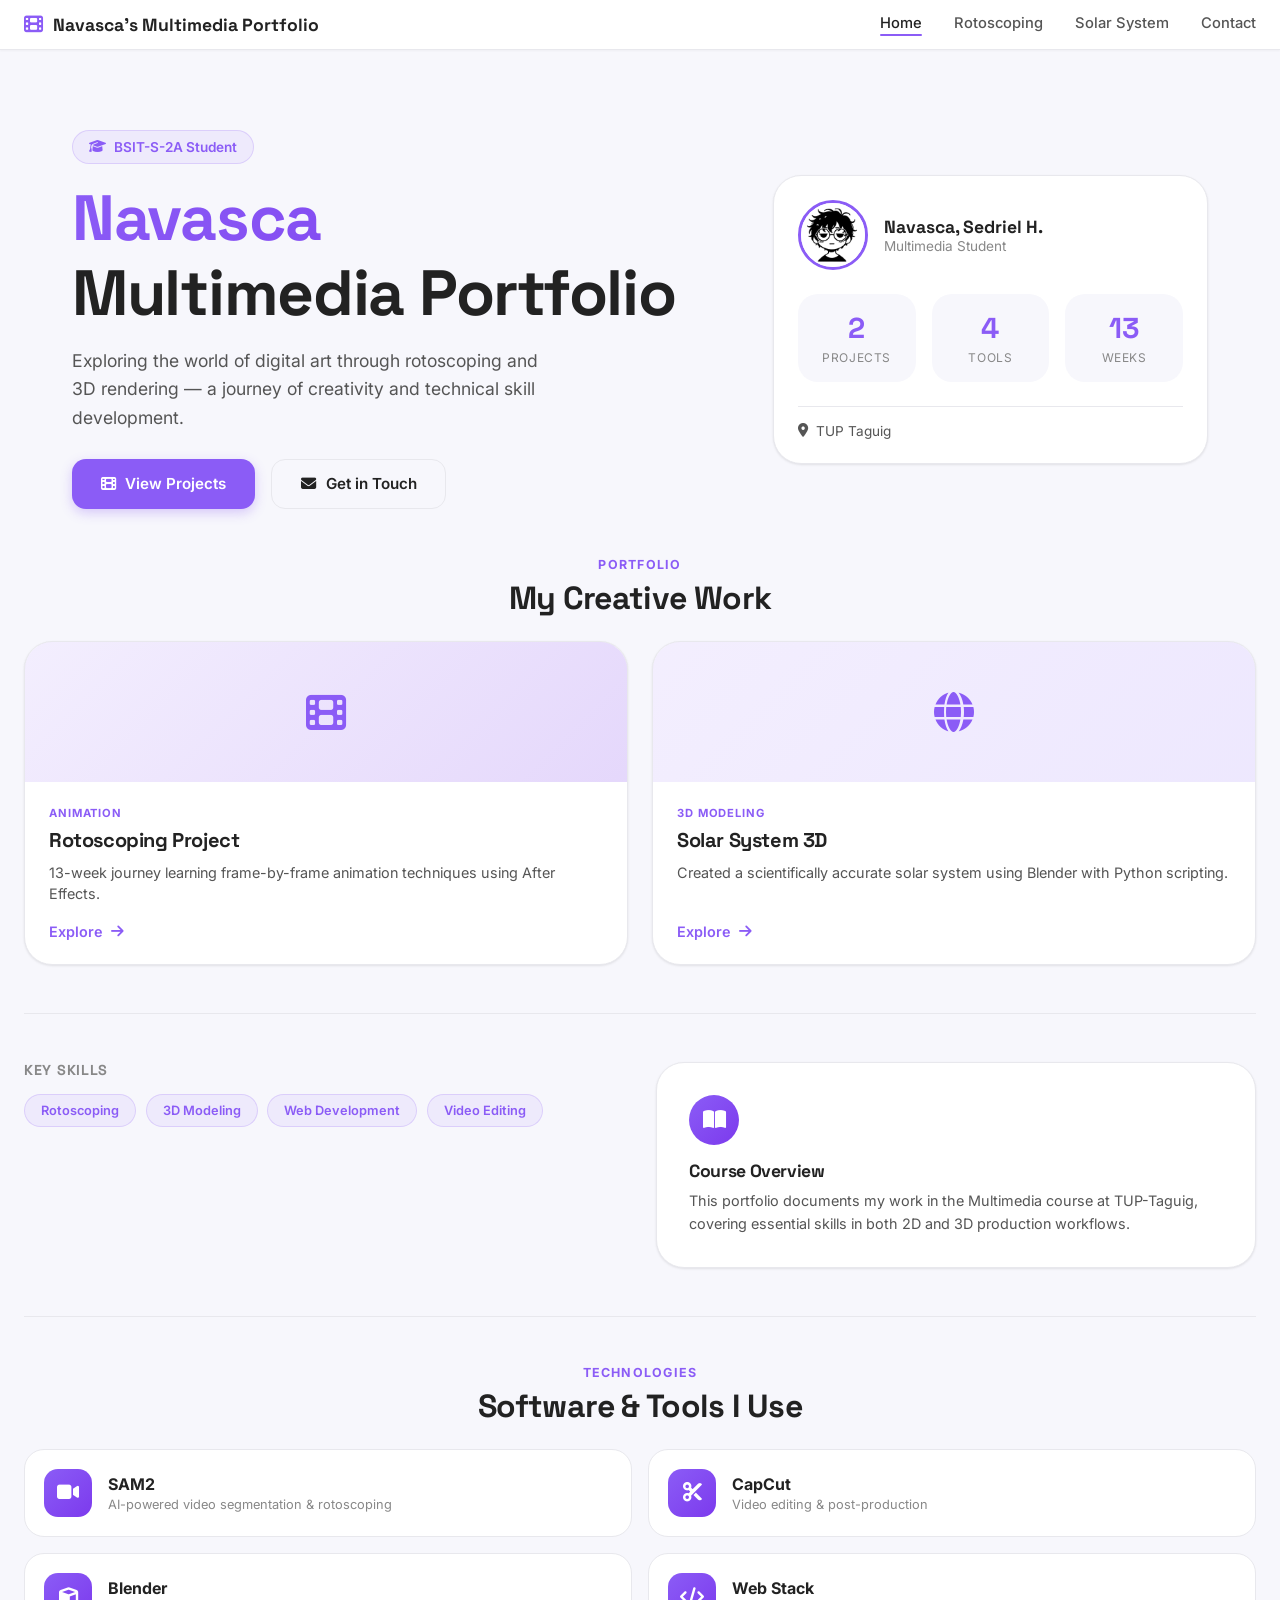
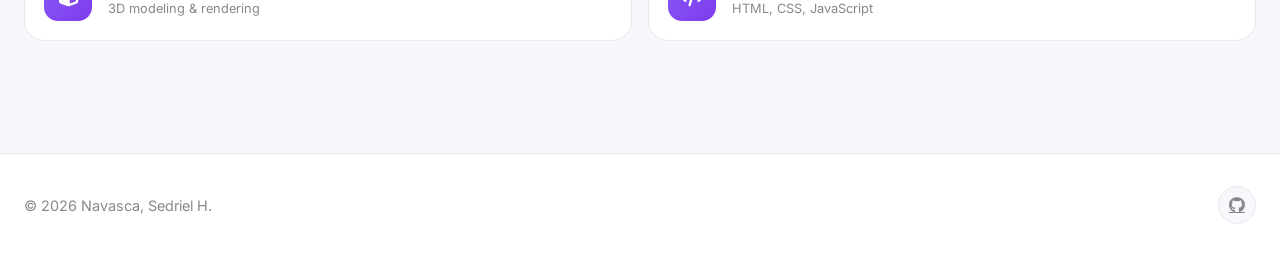
==== commit 34b0802b: "dsadasda" ====
--- a/index.html
+++ b/index.html
@@ -4,7 +4,6 @@
   <meta charset="UTF-8">
   <meta name="viewport" content="width=device-width, initial-scale=1.0">
   <meta name="description" content="Navasca's Multimedia Portfolio — showcasing rotoscoping and 3D solar system animation projects with cutting-edge digital art techniques.">
-  <link rel="icon" type="image/x-icon" href="images/favicon.png">
   <title>Navasca's Multimedia Portfolio</title>
   <link rel="stylesheet" href="css/style.css">
   <link rel="stylesheet" href="https://cdnjs.cloudflare.com/ajax/libs/font-awesome/6.4.0/css/all.min.css">
@@ -150,8 +149,8 @@
               <i class="fas fa-video"></i>
             </div>
             <div class="tool-info-custom">
-              <p class="tool-name-custom">After Effects</p>
-              <p class="tool-desc-custom">Motion graphics & rotoscoping</p>
+              <p class="tool-name-custom">SAM2</p>
+              <p class="tool-desc-custom">AI-powered video segmentation & rotoscoping</p>
             </div>
           </div>
           <div class="tool-item-custom reveal">
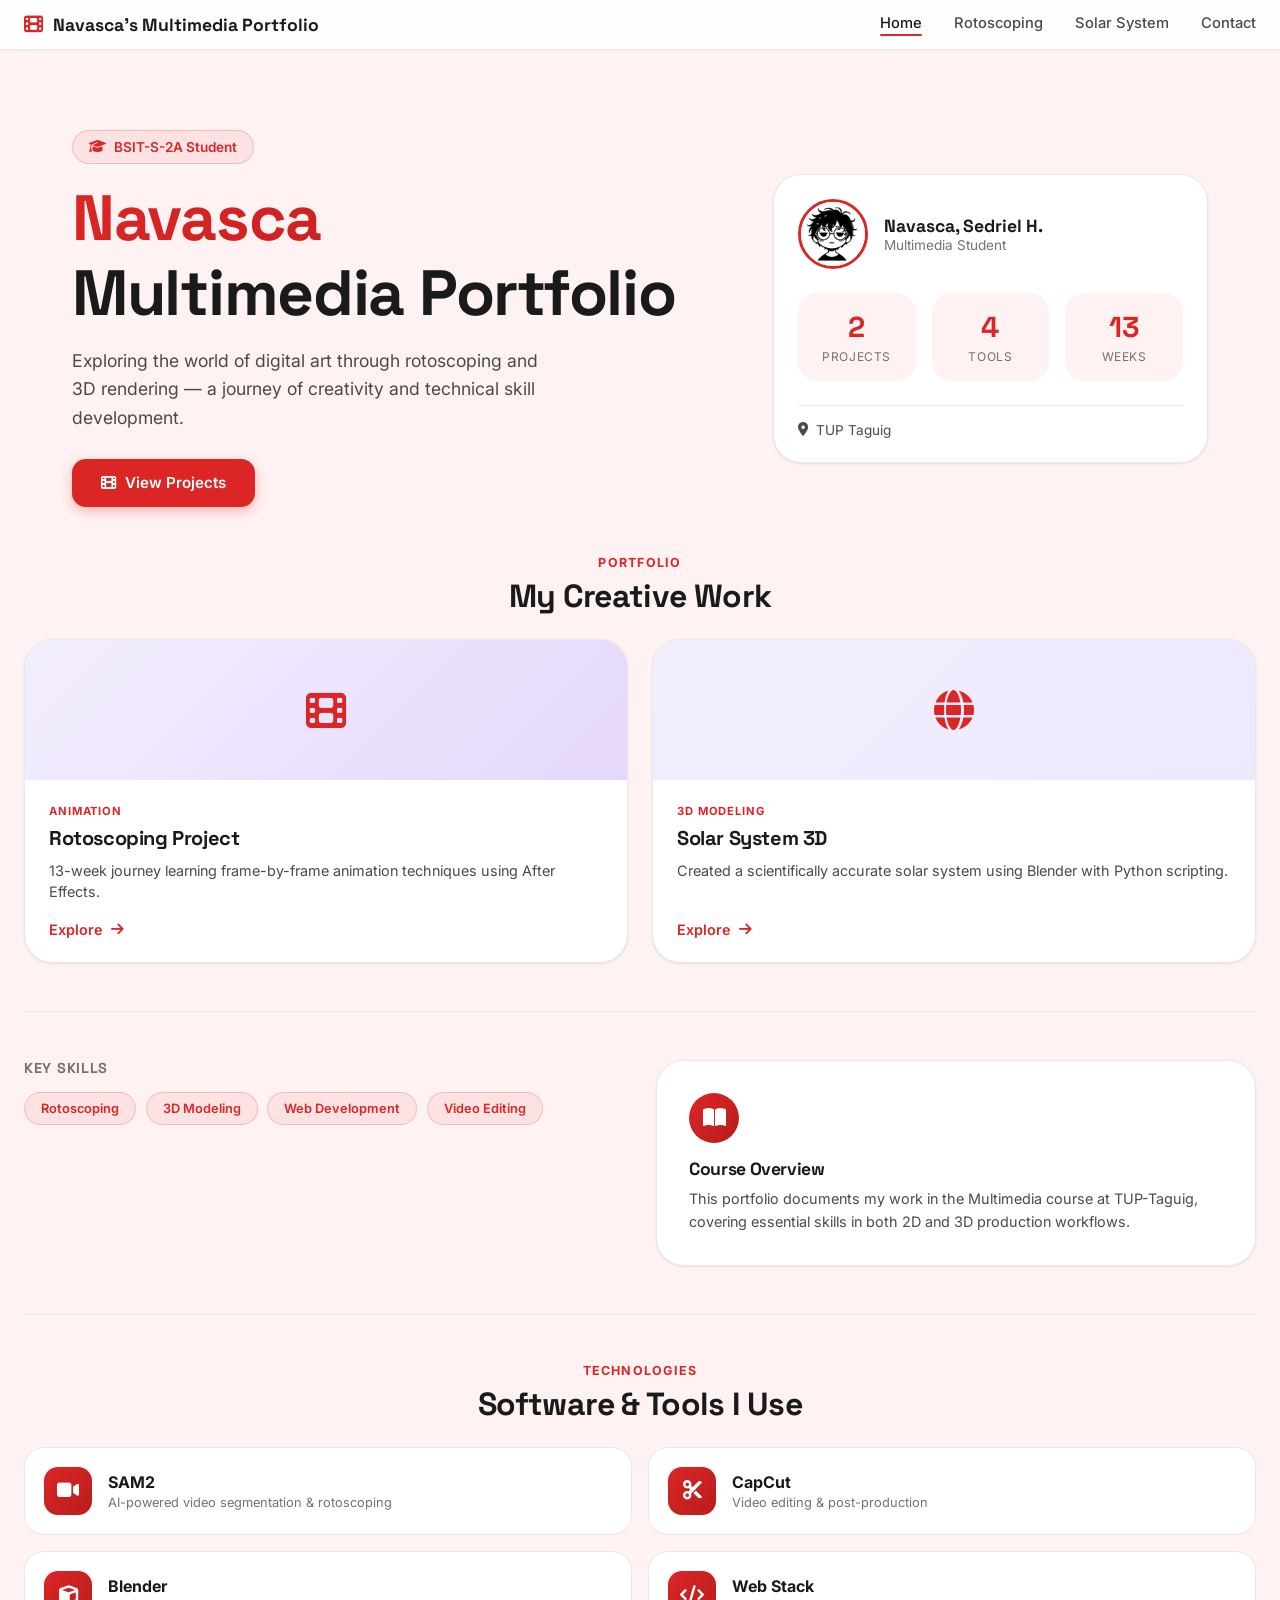
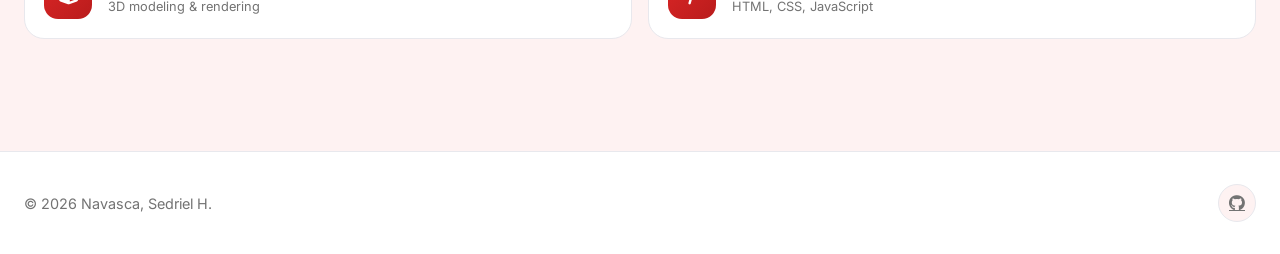
==== commit 8fefb38e: "sadadsada" ====
--- a/index.html
+++ b/index.html
@@ -47,10 +47,6 @@
           <a href="rotoscoping.html" class="btn-custom btn-primary-custom">
             <i class="fas fa-film"></i>
             <span>View Projects</span>
-          </a>
-          <a href="contact.html" class="btn-custom btn-secondary-custom">
-            <i class="fas fa-envelope"></i>
-            <span>Get in Touch</span>
           </a>
         </div>
       </div>
--- a/css/style.css
+++ b/css/style.css
@@ -9,19 +9,19 @@
 /* ---- CSS Custom Properties ---- */
 :root {
   /* Core Palette */
-  --bg: #F7F7FC;
-  --bg-warm: #F0F0F8;
+  --bg: #FEF2F2;
+  --bg-warm: #FEE2E2;
   --card: #FFFFFF;
-  --card-hover: #FAFAFF;
-  --text: #222222;
-  --text-secondary: #555555;
-  --text-muted: #888888;
-  --accent: #8B5CF6;
-  --accent-light: #A78BFA;
-  --accent-lighter: #C4B5FD;
-  --accent-faint: rgba(139, 92, 246, 0.08);
-  --accent-bg: rgba(139, 92, 246, 0.06);
-  --accent-dark: #7C3AED;
+  --card-hover: #FFF1F1;
+  --text: #1A1A1A;
+  --text-secondary: #4A4A4A;
+  --text-muted: #737373;
+  --accent: #DC2626;
+  --accent-light: #EF4444;
+  --accent-lighter: #FCA5A5;
+  --accent-faint: rgba(220, 38, 38, 0.08);
+  --accent-bg: rgba(220, 38, 38, 0.06);
+  --accent-dark: #B91C1C;
 
   /* Borders & Shadows */
   --border: #E8E8ED;
@@ -51,7 +51,7 @@
   --purple-neon: #8B5CF6;
   --purple-vivid: #8B5CF6;
   --purple-soft: #A78BFA;
-  --purple-faint: rgba(139, 92, 246, 0.08);
+  --purple-faint: rgba(220, 38, 38, 0.08);
   --violet-deep: #7C3AED;
   --violet-electric: #7C3AED;
   --magenta-glow: #A855F7;
@@ -67,7 +67,7 @@
   --glass-blur: 0px;
   --glass-blur-heavy: 0px;
   --glass-shadow: 0 1px 3px rgba(0, 0, 0, 0.06);
-  --neo-shadow-light: rgba(139, 92, 246, 0.04);
+  --neo-shadow-light: rgba(220, 38, 38, 0.04);
   --neo-shadow-dark: rgba(0, 0, 0, 0.06);
   --neo-raised: 0 4px 12px rgba(0, 0, 0, 0.06);
   --neo-inset: inset 0 1px 3px rgba(0, 0, 0, 0.04);
@@ -119,7 +119,7 @@
 
 /* ---- Selection ---- */
 ::selection {
-  background: rgba(139, 92, 246, 0.18);
+  background: rgba(220, 38, 38, 0.18);
   color: var(--text);
 }
 
@@ -371,7 +371,7 @@
 .btn-glow-primary {
   background: var(--accent);
   color: #fff;
-  box-shadow: 0 2px 8px rgba(139, 92, 246, 0.25);
+  box-shadow: 0 2px 8px rgba(220, 38, 38, 0.25);
 }
 
 .btn-glow-primary::before {
@@ -381,17 +381,17 @@
 .btn-glow-primary:hover {
   background: var(--accent-dark);
   transform: translateY(-2px);
-  box-shadow: 0 4px 16px rgba(139, 92, 246, 0.35);
+  box-shadow: 0 4px 16px rgba(220, 38, 38, 0.35);
 }
 
 .btn-glow-secondary {
   background: var(--accent-faint);
   color: var(--accent);
-  border: 1px solid rgba(139, 92, 246, 0.2);
+  border: 1px solid rgba(220, 38, 38, 0.2);
 }
 
 .btn-glow-secondary:hover {
-  background: rgba(139, 92, 246, 0.12);
+  background: rgba(220, 38, 38, 0.12);
   border-color: var(--accent-light);
   transform: translateY(-2px);
 }
@@ -400,13 +400,13 @@
   background: var(--accent);
   color: #fff;
   font-weight: 700;
-  box-shadow: 0 2px 8px rgba(139, 92, 246, 0.2);
+  box-shadow: 0 2px 8px rgba(220, 38, 38, 0.2);
 }
 
 .btn-glow-white:hover {
   background: var(--accent-dark);
   transform: translateY(-2px);
-  box-shadow: 0 4px 16px rgba(139, 92, 246, 0.3);
+  box-shadow: 0 4px 16px rgba(220, 38, 38, 0.3);
 }
 
 .btn-glow-dark {
@@ -505,12 +505,12 @@
   font-weight: 600;
   background: var(--accent-faint);
   color: var(--accent);
-  border: 1px solid rgba(139, 92, 246, 0.12);
+  border: 1px solid rgba(220, 38, 38, 0.12);
   transition: var(--transition-smooth);
 }
 
 .tag:hover {
-  background: rgba(139, 92, 246, 0.14);
+  background: rgba(220, 38, 38, 0.14);
 }
 
 .tag.pink {
@@ -534,7 +534,7 @@
   background: var(--accent);
   color: #fff;
   font-size: 1.3rem;
-  box-shadow: 0 2px 10px rgba(139, 92, 246, 0.2);
+  box-shadow: 0 2px 10px rgba(220, 38, 38, 0.2);
   margin: 0 auto 1rem auto;
   transition: var(--transition-bounce);
 }
@@ -669,7 +669,7 @@
   font-family: 'Space Grotesk', sans-serif;
   color: #fff;
   background: var(--accent);
-  box-shadow: 0 2px 8px rgba(139, 92, 246, 0.25);
+  box-shadow: 0 2px 8px rgba(220, 38, 38, 0.25);
 }
 
 .step-card h3 {
@@ -712,8 +712,8 @@
   transform: translateY(-5px);
   box-shadow:
     var(--neo-raised),
-    0 0 30px rgba(139, 92, 246, 0.1);
-  border-color: rgba(139, 92, 246, 0.3);
+    0 0 30px rgba(220, 38, 38, 0.1);
+  border-color: rgba(220, 38, 38, 0.3);
 }
 
 .weekly-card .card-body {
@@ -743,7 +743,7 @@
   color: #000;
   flex-shrink: 0;
   background: linear-gradient(135deg, var(--accent), var(--accent-dark));
-  box-shadow: 0 2px 10px rgba(139, 92, 246, 0.3);
+  box-shadow: 0 2px 10px rgba(220, 38, 38, 0.3);
 }
 
 /* ---- Video Sections ---- */
@@ -769,10 +769,10 @@
   background: var(--glass-bg);
   backdrop-filter: blur(var(--glass-blur));
   -webkit-backdrop-filter: blur(var(--glass-blur));
-  border: 1px solid rgba(139, 92, 246, 0.15);
+  border: 1px solid rgba(220, 38, 38, 0.15);
   border-radius: var(--radius-xl);
   padding: 2rem;
-  box-shadow: 0 0 40px rgba(139, 92, 246, 0.08);
+  box-shadow: 0 0 40px rgba(220, 38, 38, 0.08);
 }
 
 /* ---- Solar System Page Specific ---- */
@@ -790,7 +790,7 @@
 .planet-section:hover {
   box-shadow:
     var(--neo-raised),
-    0 0 30px rgba(139, 92, 246, 0.08);
+    0 0 30px rgba(220, 38, 38, 0.08);
 }
 
 .planet-icon {
@@ -823,7 +823,7 @@
   background: var(--bg-warm);
   border-radius: var(--radius-sm);
   padding: 1rem;
-  border: 1px solid rgba(139, 92, 246, 0.08);
+  border: 1px solid rgba(220, 38, 38, 0.08);
   box-shadow: var(--neo-inset);
 }
 
@@ -845,13 +845,13 @@
   background: var(--glass-bg-strong);
   backdrop-filter: blur(var(--glass-blur-heavy));
   -webkit-backdrop-filter: blur(var(--glass-blur-heavy));
-  border: 1px solid rgba(139, 92, 246, 0.2);
+  border: 1px solid rgba(220, 38, 38, 0.2);
   border-radius: var(--radius-xl);
   padding: 2.5rem;
   position: relative;
   overflow: hidden;
   box-shadow:
-    0 0 50px rgba(139, 92, 246, 0.1),
+    0 0 50px rgba(220, 38, 38, 0.1),
     var(--glass-shadow);
 }
 
@@ -859,13 +859,13 @@
   content: '';
   position: absolute;
   inset: 0;
-  background: linear-gradient(135deg, rgba(0, 255, 255, 0.12) 0%, rgba(139, 92, 246, 0.08) 100%);
+  background: linear-gradient(135deg, rgba(220, 38, 38, 0.12) 0%, rgba(220, 38, 38, 0.08) 100%);
   pointer-events: none;
 }
 
 .age-input {
-  background: rgba(139, 92, 246, 0.1);
-  border: 2px solid rgba(139, 92, 246, 0.2);
+  background: rgba(220, 38, 38, 0.1);
+  border: 2px solid rgba(220, 38, 38, 0.2);
   border-radius: var(--radius-sm);
   padding: 0.85rem 1.2rem;
   color: var(--text);
@@ -879,7 +879,7 @@
 .age-input:focus {
   outline: none;
   border-color: var(--accent);
-  box-shadow: 0 0 0 4px rgba(139, 92, 246, 0.15), var(--neo-inset);
+  box-shadow: 0 0 0 4px rgba(220, 38, 38, 0.15), var(--neo-inset);
 }
 
 .age-input::placeholder {
@@ -896,19 +896,19 @@
   font-family: 'Inter', sans-serif;
   cursor: pointer;
   transition: var(--transition-smooth);
-  box-shadow: 0 4px 16px rgba(139, 92, 246, 0.3);
+  box-shadow: 0 4px 16px rgba(220, 38, 38, 0.3);
 }
 
 .calculate-btn:hover {
   transform: translateY(-2px) scale(1.04);
-  box-shadow: 0 8px 24px rgba(139, 92, 246, 0.35);
+  box-shadow: 0 8px 24px rgba(220, 38, 38, 0.35);
 }
 
 .planet-age-card {
   background: var(--glass-bg);
   backdrop-filter: blur(12px);
   -webkit-backdrop-filter: blur(12px);
-  border: 1px solid rgba(139, 92, 246, 0.15);
+  border: 1px solid rgba(220, 38, 38, 0.15);
   border-radius: var(--radius-md);
   padding: 1.5rem;
   box-shadow: var(--neo-flat);
@@ -918,7 +918,7 @@
 .planet-age-card:hover {
   transform: translateY(-4px);
   box-shadow: var(--neo-raised);
-  border-color: rgba(139, 92, 246, 0.3);
+  border-color: rgba(220, 38, 38, 0.3);
 }
 
 /* ---- Overview Info Box ---- */
@@ -936,7 +936,7 @@
   background: var(--bg);
   border-radius: var(--radius-sm);
   padding: 1.25rem;
-  border: 1px solid rgba(139, 92, 246, 0.1);
+  border: 1px solid rgba(220, 38, 38, 0.1);
   box-shadow: var(--neo-inset);
 }
 
@@ -958,8 +958,8 @@
   overflow: hidden;
   box-shadow:
     0 20px 60px rgba(0, 0, 0, 0.5),
-    0 0 40px rgba(139, 92, 246, 0.08);
-  border: 1px solid rgba(0, 255, 255, 0.12);
+    0 0 40px rgba(220, 38, 38, 0.08);
+  border: 1px solid rgba(220, 38, 38, 0.12);
 }
 
 .video-hero video {
@@ -1556,8 +1556,8 @@
   display: inline-flex;
   align-items: center;
   gap: 0.5rem;
-  background: rgba(139, 92, 246, 0.1);
-  border: 1px solid rgba(139, 92, 246, 0.2);
+  background: rgba(220, 38, 38, 0.1);
+  border: 1px solid rgba(220, 38, 38, 0.2);
   padding: 0.5rem 1rem;
   border-radius: var(--radius-full);
   color: var(--accent-light);
@@ -1617,12 +1617,12 @@
 .btn-modern.btn-primary {
   background: linear-gradient(135deg, var(--accent) 0%, var(--accent-dark) 100%);
   color: #000;
-  box-shadow: 0 8px 32px rgba(139, 92, 246, 0.3);
+  box-shadow: 0 8px 32px rgba(220, 38, 38, 0.3);
 }
 
 .btn-modern.btn-primary:hover {
   transform: translateY(-3px) scale(1.05);
-  box-shadow: 0 12px 40px rgba(139, 92, 246, 0.35);
+  box-shadow: 0 12px 40px rgba(220, 38, 38, 0.35);
 }
 
 .btn-modern.btn-outline {
@@ -1633,9 +1633,9 @@
 }
 
 .btn-modern.btn-outline:hover {
-  background: rgba(139, 92, 246, 0.1);
+  background: rgba(220, 38, 38, 0.1);
   transform: translateY(-3px);
-  box-shadow: 0 8px 32px rgba(139, 92, 246, 0.2);
+  box-shadow: 0 8px 32px rgba(220, 38, 38, 0.2);
 }
 
 /* ---- Hero Visual ---- */
@@ -1697,7 +1697,7 @@
   position: absolute;
   width: 400px;
   height: 400px;
-  background: radial-gradient(circle, rgba(139, 92, 246, 0.3) 0%, transparent 70%);
+  background: radial-gradient(circle, rgba(220, 38, 38, 0.3) 0%, transparent 70%);
   border-radius: 50%;
   filter: blur(60px);
   animation: glowPulse 4s ease-in-out infinite;
@@ -1750,7 +1750,7 @@
   grid-row: span 2;
   background: var(--glass-bg);
   backdrop-filter: blur(var(--glass-blur));
-  border: 1px solid rgba(139, 92, 246, 0.2);
+  border: 1px solid rgba(220, 38, 38, 0.2);
   border-radius: var(--radius-xl);
   overflow: hidden;
   display: grid;
@@ -1761,13 +1761,13 @@
 
 .project-card-large:hover {
   transform: translateY(-8px);
-  box-shadow: 0 20px 60px rgba(139, 92, 246, 0.2);
-  border-color: rgba(139, 92, 246, 0.35);
+  box-shadow: 0 20px 60px rgba(220, 38, 38, 0.2);
+  border-color: rgba(220, 38, 38, 0.35);
 }
 
 .project-visual {
   position: relative;
-  background: linear-gradient(135deg, rgba(139, 92, 246, 0.1) 0%, rgba(139, 92, 246, 0.05) 100%);
+  background: linear-gradient(135deg, rgba(220, 38, 38, 0.1) 0%, rgba(139, 92, 246, 0.05) 100%);
   display: flex;
   align-items: center;
   justify-content: center;
@@ -1783,7 +1783,7 @@
   justify-content: center;
   font-size: 2.5rem;
   color: #000;
-  box-shadow: 0 8px 32px rgba(139, 92, 246, 0.3);
+  box-shadow: 0 8px 32px rgba(220, 38, 38, 0.3);
 }
 
 .cyan-icon {
@@ -1801,8 +1801,8 @@
   right: 0;
   bottom: 0;
   background-image: 
-    radial-gradient(circle at 20% 20%, rgba(139, 92, 246, 0.1) 0%, transparent 50%),
-    radial-gradient(circle at 80% 80%, rgba(139, 92, 246, 0.1) 0%, transparent 50%);
+    radial-gradient(circle at 20% 20%, rgba(220, 38, 38, 0.1) 0%, transparent 50%),
+    radial-gradient(circle at 80% 80%, rgba(220, 38, 38, 0.1) 0%, transparent 50%);
   pointer-events: none;
 }
 
@@ -1843,13 +1843,13 @@
 }
 
 .tech-tag {
-  background: rgba(139, 92, 246, 0.1);
+  background: rgba(220, 38, 38, 0.1);
   color: var(--accent-light);
   padding: 0.4rem 0.8rem;
   border-radius: var(--radius-sm);
   font-size: 0.8rem;
   font-weight: 500;
-  border: 1px solid rgba(139, 92, 246, 0.2);
+  border: 1px solid rgba(220, 38, 38, 0.2);
 }
 
 .project-link {
@@ -1872,7 +1872,7 @@
 .project-card-vertical {
   background: var(--glass-bg);
   backdrop-filter: blur(var(--glass-blur));
-  border: 1px solid rgba(139, 92, 246, 0.2);
+  border: 1px solid rgba(220, 38, 38, 0.2);
   border-radius: var(--radius-xl);
   padding: 2rem;
   display: flex;
@@ -1882,7 +1882,7 @@
 
 .project-card-vertical:hover {
   transform: translateY(-6px);
-  box-shadow: 0 16px 40px rgba(139, 92, 246, 0.2);
+  box-shadow: 0 16px 40px rgba(220, 38, 38, 0.2);
   border-color: rgba(255, 0, 110, 0.4);
 }
 
@@ -1926,13 +1926,13 @@
 }
 
 .tech-tag-small {
-  background: rgba(139, 92, 246, 0.1);
+  background: rgba(220, 38, 38, 0.1);
   color: var(--accent-light);
   padding: 0.3rem 0.6rem;
   border-radius: var(--radius-sm);
   font-size: 0.75rem;
   font-weight: 500;
-  border: 1px solid rgba(139, 92, 246, 0.2);
+  border: 1px solid rgba(220, 38, 38, 0.2);
 }
 
 .project-link-small {
@@ -1962,7 +1962,7 @@
 .skill-card {
   background: var(--glass-bg);
   backdrop-filter: blur(var(--glass-blur));
-  border: 1px solid rgba(139, 92, 246, 0.15);
+  border: 1px solid rgba(220, 38, 38, 0.15);
   border-radius: var(--radius-lg);
   padding: 2rem;
   display: flex;
@@ -1973,8 +1973,8 @@
 
 .skill-card:hover {
   transform: translateX(8px);
-  border-color: rgba(139, 92, 246, 0.3);
-  box-shadow: 0 8px 24px rgba(139, 92, 246, 0.15);
+  border-color: rgba(220, 38, 38, 0.3);
+  box-shadow: 0 8px 24px rgba(220, 38, 38, 0.15);
 }
 
 .skill-icon {
@@ -2023,15 +2023,15 @@
   padding: 2rem;
   background: var(--glass-bg);
   backdrop-filter: blur(var(--glass-blur));
-  border: 1px solid rgba(139, 92, 246, 0.15);
+  border: 1px solid rgba(220, 38, 38, 0.15);
   border-radius: var(--radius-xl);
   transition: all 0.3s ease;
 }
 
 .stat-item:hover {
   transform: translateY(-8px);
-  border-color: rgba(139, 92, 246, 0.3);
-  box-shadow: 0 16px 40px rgba(139, 92, 246, 0.2);
+  border-color: rgba(220, 38, 38, 0.3);
+  box-shadow: 0 16px 40px rgba(220, 38, 38, 0.2);
 }
 
 .stat-number {
@@ -2097,12 +2097,12 @@
 .cta-btn.primary {
   background: linear-gradient(135deg, var(--accent) 0%, var(--accent-dark) 100%);
   color: #000;
-  box-shadow: 0 8px 32px rgba(139, 92, 246, 0.3);
+  box-shadow: 0 8px 32px rgba(220, 38, 38, 0.3);
 }
 
 .cta-btn.primary:hover {
   transform: translateY(-3px) scale(1.05);
-  box-shadow: 0 12px 40px rgba(139, 92, 246, 0.35);
+  box-shadow: 0 12px 40px rgba(220, 38, 38, 0.35);
 }
 
 .cta-btn.secondary {
@@ -2113,9 +2113,9 @@
 }
 
 .cta-btn.secondary:hover {
-  background: rgba(139, 92, 246, 0.1);
+  background: rgba(220, 38, 38, 0.1);
   transform: translateY(-3px);
-  box-shadow: 0 8px 32px rgba(139, 92, 246, 0.2);
+  box-shadow: 0 8px 32px rgba(220, 38, 38, 0.2);
 }
 
 .cta-visual {
@@ -2286,7 +2286,7 @@
 .process-card-large {
   background: var(--glass-bg);
   backdrop-filter: blur(var(--glass-blur));
-  border: 1px solid rgba(139, 92, 246, 0.2);
+  border: 1px solid rgba(220, 38, 38, 0.2);
   border-radius: var(--radius-xl);
   overflow: hidden;
   display: grid;
@@ -2297,13 +2297,13 @@
 
 .process-card-large:hover {
   transform: translateY(-8px);
-  box-shadow: 0 20px 60px rgba(139, 92, 246, 0.2);
-  border-color: rgba(139, 92, 246, 0.35);
+  box-shadow: 0 20px 60px rgba(220, 38, 38, 0.2);
+  border-color: rgba(220, 38, 38, 0.35);
 }
 
 .process-visual {
   position: relative;
-  background: linear-gradient(135deg, rgba(139, 92, 246, 0.1) 0%, rgba(139, 92, 246, 0.05) 100%);
+  background: linear-gradient(135deg, rgba(220, 38, 38, 0.1) 0%, rgba(139, 92, 246, 0.05) 100%);
   display: flex;
   align-items: center;
   justify-content: center;
@@ -2325,7 +2325,7 @@
   font-family: 'Space Grotesk', sans-serif;
   color: #000;
   background: linear-gradient(135deg, var(--accent), var(--accent-dark));
-  box-shadow: 0 8px 32px rgba(139, 92, 246, 0.3);
+  box-shadow: 0 8px 32px rgba(220, 38, 38, 0.3);
   z-index: 2;
 }
 
@@ -2375,7 +2375,7 @@
 .process-card-vertical {
   background: var(--glass-bg);
   backdrop-filter: blur(var(--glass-blur));
-  border: 1px solid rgba(139, 92, 246, 0.2);
+  border: 1px solid rgba(220, 38, 38, 0.2);
   border-radius: var(--radius-xl);
   padding: 2rem;
   display: flex;
@@ -2385,7 +2385,7 @@
 
 .process-card-vertical:hover {
   transform: translateY(-6px);
-  box-shadow: 0 16px 40px rgba(139, 92, 246, 0.2);
+  box-shadow: 0 16px 40px rgba(220, 38, 38, 0.2);
   border-color: rgba(255, 0, 110, 0.4);
 }
 
@@ -2408,7 +2408,7 @@
   font-family: 'Space Grotesk', sans-serif;
   color: #000;
   background: linear-gradient(135deg, var(--accent-dark), var(--accent-light));
-  box-shadow: 0 6px 24px rgba(139, 92, 246, 0.3);
+  box-shadow: 0 6px 24px rgba(220, 38, 38, 0.3);
   flex-shrink: 0;
 }
 
@@ -2467,7 +2467,7 @@
 .showcase-main {
   background: var(--glass-bg);
   backdrop-filter: blur(var(--glass-blur));
-  border: 1px solid rgba(139, 92, 246, 0.2);
+  border: 1px solid rgba(220, 38, 38, 0.2);
   border-radius: var(--radius-xl);
   overflow: hidden;
   display: grid;
@@ -2477,13 +2477,13 @@
 
 .showcase-main:hover {
   transform: translateY(-8px);
-  box-shadow: 0 20px 60px rgba(139, 92, 246, 0.2);
-  border-color: rgba(139, 92, 246, 0.35);
+  box-shadow: 0 20px 60px rgba(220, 38, 38, 0.2);
+  border-color: rgba(220, 38, 38, 0.35);
 }
 
 .showcase-visual {
   position: relative;
-  background: linear-gradient(135deg, rgba(139, 92, 246, 0.1) 0%, rgba(139, 92, 246, 0.05) 100%);
+  background: linear-gradient(135deg, rgba(220, 38, 38, 0.1) 0%, rgba(139, 92, 246, 0.05) 100%);
   display: flex;
   align-items: center;
   justify-content: center;
@@ -2500,7 +2500,7 @@
   font-size: 3rem;
   color: #000;
   background: linear-gradient(135deg, var(--accent), var(--accent-dark));
-  box-shadow: 0 12px 40px rgba(139, 92, 246, 0.35);
+  box-shadow: 0 12px 40px rgba(220, 38, 38, 0.35);
   animation: pulse 2s ease-in-out infinite;
 }
 
@@ -2513,7 +2513,7 @@
   position: absolute;
   width: 300px;
   height: 300px;
-  background: radial-gradient(circle, rgba(139, 92, 246, 0.3) 0%, transparent 70%);
+  background: radial-gradient(circle, rgba(220, 38, 38, 0.3) 0%, transparent 70%);
   border-radius: 50%;
   filter: blur(40px);
   animation: glowPulse 4s ease-in-out infinite;
@@ -2594,7 +2594,7 @@
 .reference-video {
   background: var(--glass-bg);
   backdrop-filter: blur(var(--glass-blur));
-  border: 1px solid rgba(139, 92, 246, 0.2);
+  border: 1px solid rgba(220, 38, 38, 0.2);
   border-radius: var(--radius-xl);
   overflow: hidden;
   padding: 2rem;
@@ -2614,7 +2614,7 @@
   font-size: 2rem;
   color: #000;
   background: linear-gradient(135deg, var(--accent-dark), var(--accent-light));
-  box-shadow: 0 8px 32px rgba(139, 92, 246, 0.3);
+  box-shadow: 0 8px 32px rgba(220, 38, 38, 0.3);
   margin-bottom: 2rem;
 }
 
@@ -2641,7 +2641,7 @@
 .stat-item-small {
   background: var(--glass-bg);
   backdrop-filter: blur(var(--glass-blur));
-  border: 1px solid rgba(139, 92, 246, 0.15);
+  border: 1px solid rgba(220, 38, 38, 0.15);
   border-radius: var(--radius-lg);
   padding: 1.5rem;
   text-align: center;
@@ -2650,8 +2650,8 @@
 
 .stat-item-small:hover {
   transform: translateY(-4px);
-  border-color: rgba(139, 92, 246, 0.3);
-  box-shadow: 0 8px 24px rgba(139, 92, 246, 0.15);
+  border-color: rgba(220, 38, 38, 0.3);
+  box-shadow: 0 8px 24px rgba(220, 38, 38, 0.15);
 }
 
 .stat-number-small {
@@ -2738,7 +2738,7 @@
 .calculator-main {
   background: var(--glass-bg);
   backdrop-filter: blur(var(--glass-blur));
-  border: 1px solid rgba(139, 92, 246, 0.2);
+  border: 1px solid rgba(220, 38, 38, 0.2);
   border-radius: var(--radius-xl);
   overflow: hidden;
   display: grid;
@@ -2749,13 +2749,13 @@
 
 .calculator-main:hover {
   transform: translateY(-8px);
-  box-shadow: 0 20px 60px rgba(139, 92, 246, 0.2);
-  border-color: rgba(139, 92, 246, 0.35);
+  box-shadow: 0 20px 60px rgba(220, 38, 38, 0.2);
+  border-color: rgba(220, 38, 38, 0.35);
 }
 
 .calculator-visual {
   position: relative;
-  background: linear-gradient(135deg, rgba(139, 92, 246, 0.1) 0%, rgba(139, 92, 246, 0.05) 100%);
+  background: linear-gradient(135deg, rgba(220, 38, 38, 0.1) 0%, rgba(139, 92, 246, 0.05) 100%);
   display: flex;
   align-items: center;
   justify-content: center;
@@ -2772,7 +2772,7 @@
   font-size: 3rem;
   color: #000;
   background: linear-gradient(135deg, var(--accent), var(--accent-dark));
-  box-shadow: 0 12px 40px rgba(139, 92, 246, 0.35);
+  box-shadow: 0 12px 40px rgba(220, 38, 38, 0.35);
   animation: pulse 2s ease-in-out infinite;
 }
 
@@ -2780,7 +2780,7 @@
   position: absolute;
   width: 300px;
   height: 300px;
-  background: radial-gradient(circle, rgba(139, 92, 246, 0.3) 0%, transparent 70%);
+  background: radial-gradient(circle, rgba(220, 38, 38, 0.3) 0%, transparent 70%);
   border-radius: 50%;
   filter: blur(40px);
   animation: glowPulse 4s ease-in-out infinite;
@@ -2801,8 +2801,8 @@
 }
 
 .age-input-modern {
-  background: rgba(139, 92, 246, 0.1);
-  border: 2px solid rgba(139, 92, 246, 0.2);
+  background: rgba(220, 38, 38, 0.1);
+  border: 2px solid rgba(220, 38, 38, 0.2);
   border-radius: var(--radius-md);
   padding: 1rem 1.5rem;
   color: var(--text);
@@ -2816,7 +2816,7 @@
 .age-input-modern:focus {
   outline: none;
   border-color: var(--accent);
-  box-shadow: 0 0 0 4px rgba(139, 92, 246, 0.15), var(--neo-inset);
+  box-shadow: 0 0 0 4px rgba(220, 38, 38, 0.15), var(--neo-inset);
 }
 
 .calculate-btn-modern {
@@ -2829,7 +2829,7 @@
   font-family: 'Inter', sans-serif;
   cursor: pointer;
   transition: var(--transition-smooth);
-  box-shadow: 0 8px 32px rgba(139, 92, 246, 0.3);
+  box-shadow: 0 8px 32px rgba(220, 38, 38, 0.3);
   display: flex;
   align-items: center;
   gap: 0.75rem;
@@ -2837,7 +2837,7 @@
 
 .calculate-btn-modern:hover {
   transform: translateY(-3px) scale(1.05);
-  box-shadow: 0 12px 40px rgba(139, 92, 246, 0.35);
+  box-shadow: 0 12px 40px rgba(220, 38, 38, 0.35);
 }
 
 .calculator-desc p {
@@ -2855,7 +2855,7 @@
 .planet-age-card-modern {
   background: var(--glass-bg);
   backdrop-filter: blur(var(--glass-blur));
-  border: 1px solid rgba(139, 92, 246, 0.2);
+  border: 1px solid rgba(220, 38, 38, 0.2);
   border-radius: var(--radius-lg);
   padding: 2rem;
   transition: all 0.3s ease;
@@ -2864,7 +2864,7 @@
 .planet-age-card-modern:hover {
   transform: translateY(-6px);
   border-color: rgba(255, 0, 110, 0.4);
-  box-shadow: 0 16px 40px rgba(139, 92, 246, 0.2);
+  box-shadow: 0 16px 40px rgba(220, 38, 38, 0.2);
 }
 
 .planet-age-header {
@@ -2960,7 +2960,7 @@
 .overview-main {
   background: var(--glass-bg);
   backdrop-filter: blur(var(--glass-blur));
-  border: 1px solid rgba(139, 92, 246, 0.2);
+  border: 1px solid rgba(220, 38, 38, 0.2);
   border-radius: var(--radius-xl);
   overflow: hidden;
   display: grid;
@@ -2970,13 +2970,13 @@
 
 .overview-main:hover {
   transform: translateY(-8px);
-  box-shadow: 0 20px 60px rgba(139, 92, 246, 0.2);
-  border-color: rgba(139, 92, 246, 0.35);
+  box-shadow: 0 20px 60px rgba(220, 38, 38, 0.2);
+  border-color: rgba(220, 38, 38, 0.35);
 }
 
 .overview-visual {
   position: relative;
-  background: linear-gradient(135deg, rgba(139, 92, 246, 0.1) 0%, rgba(139, 92, 246, 0.05) 100%);
+  background: linear-gradient(135deg, rgba(220, 38, 38, 0.1) 0%, rgba(139, 92, 246, 0.05) 100%);
   display: flex;
   align-items: center;
   justify-content: center;
@@ -2993,7 +2993,7 @@
   font-size: 3rem;
   color: #000;
   background: linear-gradient(135deg, var(--accent), var(--accent-dark));
-  box-shadow: 0 12px 40px rgba(139, 92, 246, 0.35);
+  box-shadow: 0 12px 40px rgba(220, 38, 38, 0.35);
   animation: pulse 2s ease-in-out infinite;
 }
 
@@ -3001,7 +3001,7 @@
   position: absolute;
   width: 300px;
   height: 300px;
-  background: radial-gradient(circle, rgba(139, 92, 246, 0.3) 0%, transparent 70%);
+  background: radial-gradient(circle, rgba(220, 38, 38, 0.3) 0%, transparent 70%);
   border-radius: 50%;
   filter: blur(40px);
   animation: glowPulse 4s ease-in-out infinite;
@@ -3071,7 +3071,7 @@
 .planet-card-modern {
   background: var(--glass-bg);
   backdrop-filter: blur(var(--glass-blur));
-  border: 1px solid rgba(139, 92, 246, 0.2);
+  border: 1px solid rgba(220, 38, 38, 0.2);
   border-radius: var(--radius-xl);
   overflow: hidden;
   display: grid;
@@ -3081,13 +3081,13 @@
 
 .planet-card-modern:hover {
   transform: translateY(-8px);
-  box-shadow: 0 20px 60px rgba(139, 92, 246, 0.2);
-  border-color: rgba(139, 92, 246, 0.35);
+  box-shadow: 0 20px 60px rgba(220, 38, 38, 0.2);
+  border-color: rgba(220, 38, 38, 0.35);
 }
 
 .planet-visual-modern {
   position: relative;
-  background: linear-gradient(135deg, rgba(139, 92, 246, 0.1) 0%, rgba(139, 92, 246, 0.05) 100%);
+  background: linear-gradient(135deg, rgba(220, 38, 38, 0.1) 0%, rgba(139, 92, 246, 0.05) 100%);
   display: flex;
   align-items: center;
   justify-content: center;
@@ -3103,14 +3103,14 @@
   justify-content: center;
   font-size: 2.5rem;
   color: #000;
-  box-shadow: 0 8px 32px rgba(139, 92, 246, 0.3);
+  box-shadow: 0 8px 32px rgba(220, 38, 38, 0.3);
 }
 
 .planet-glow {
   position: absolute;
   width: 250px;
   height: 250px;
-  background: radial-gradient(circle, rgba(139, 92, 246, 0.2) 0%, transparent 70%);
+  background: radial-gradient(circle, rgba(220, 38, 38, 0.2) 0%, transparent 70%);
   border-radius: 50%;
   filter: blur(40px);
   animation: glowPulse 4s ease-in-out infinite;
@@ -3148,7 +3148,7 @@
   background: var(--bg-warm);
   border-radius: var(--radius-sm);
   padding: 1rem;
-  border: 1px solid rgba(139, 92, 246, 0.1);
+  border: 1px solid rgba(220, 38, 38, 0.1);
   text-align: center;
 }
 
@@ -3248,7 +3248,7 @@
 .download-main {
   background: var(--glass-bg);
   backdrop-filter: blur(var(--glass-blur));
-  border: 1px solid rgba(139, 92, 246, 0.2);
+  border: 1px solid rgba(220, 38, 38, 0.2);
   border-radius: var(--radius-xl);
   overflow: hidden;
   display: grid;
@@ -3258,13 +3258,13 @@
 
 .download-main:hover {
   transform: translateY(-8px);
-  box-shadow: 0 20px 60px rgba(139, 92, 246, 0.2);
-  border-color: rgba(139, 92, 246, 0.35);
+  box-shadow: 0 20px 60px rgba(220, 38, 38, 0.2);
+  border-color: rgba(220, 38, 38, 0.35);
 }
 
 .download-visual {
   position: relative;
-  background: linear-gradient(135deg, rgba(139, 92, 246, 0.1) 0%, rgba(139, 92, 246, 0.05) 100%);
+  background: linear-gradient(135deg, rgba(220, 38, 38, 0.1) 0%, rgba(139, 92, 246, 0.05) 100%);
   display: flex;
   align-items: center;
   justify-content: center;
@@ -3281,7 +3281,7 @@
   font-size: 3rem;
   color: #000;
   background: linear-gradient(135deg, var(--accent), var(--accent-dark));
-  box-shadow: 0 12px 40px rgba(139, 92, 246, 0.35);
+  box-shadow: 0 12px 40px rgba(220, 38, 38, 0.35);
   animation: pulse 2s ease-in-out infinite;
 }
 
@@ -3289,7 +3289,7 @@
   position: absolute;
   width: 300px;
   height: 300px;
-  background: radial-gradient(circle, rgba(139, 92, 246, 0.3) 0%, transparent 70%);
+  background: radial-gradient(circle, rgba(220, 38, 38, 0.3) 0%, transparent 70%);
   border-radius: 50%;
   filter: blur(40px);
   animation: glowPulse 4s ease-in-out infinite;
@@ -3359,12 +3359,12 @@
 .download-btn.primary {
   background: linear-gradient(135deg, var(--accent) 0%, var(--accent-dark) 100%);
   color: #000;
-  box-shadow: 0 8px 32px rgba(139, 92, 246, 0.3);
+  box-shadow: 0 8px 32px rgba(220, 38, 38, 0.3);
 }
 
 .download-btn.primary:hover {
   transform: translateY(-3px) scale(1.05);
-  box-shadow: 0 12px 40px rgba(139, 92, 246, 0.35);
+  box-shadow: 0 12px 40px rgba(220, 38, 38, 0.35);
 }
 
 .download-btn.secondary {
@@ -3375,9 +3375,9 @@
 }
 
 .download-btn.secondary:hover {
-  background: rgba(139, 92, 246, 0.1);
+  background: rgba(220, 38, 38, 0.1);
   transform: translateY(-3px);
-  box-shadow: 0 8px 32px rgba(139, 92, 246, 0.2);
+  box-shadow: 0 8px 32px rgba(220, 38, 38, 0.2);
 }
 
 /* ---- Responsive Design for Solar System ---- */
@@ -3501,7 +3501,7 @@
 .profile-main {
   background: var(--glass-bg);
   backdrop-filter: blur(var(--glass-blur));
-  border: 1px solid rgba(139, 92, 246, 0.2);
+  border: 1px solid rgba(220, 38, 38, 0.2);
   border-radius: var(--radius-xl);
   overflow: hidden;
   display: grid;
@@ -3512,13 +3512,13 @@
 
 .profile-main:hover {
   transform: translateY(-8px);
-  box-shadow: 0 20px 60px rgba(139, 92, 246, 0.2);
-  border-color: rgba(139, 92, 246, 0.35);
+  box-shadow: 0 20px 60px rgba(220, 38, 38, 0.2);
+  border-color: rgba(220, 38, 38, 0.35);
 }
 
 .profile-visual {
   position: relative;
-  background: linear-gradient(135deg, rgba(139, 92, 246, 0.1) 0%, rgba(139, 92, 246, 0.05) 100%);
+  background: linear-gradient(135deg, rgba(220, 38, 38, 0.1) 0%, rgba(139, 92, 246, 0.05) 100%);
   display: flex;
   align-items: center;
   justify-content: center;
@@ -3562,23 +3562,23 @@
   object-fit: cover;
   z-index: 1;
   box-shadow:
-    0 0 40px rgba(0, 255, 255, 0.25),
-    0 0 80px rgba(139, 92, 246, 0.08);
+    0 8px 24px rgba(216, 191, 216, 0.15),
+    0 0 80px rgba(216, 191, 216, 0.08);
   transition: var(--transition-smooth);
 }
 
 .profile-picture:hover {
   transform: scale(1.04);
   box-shadow:
-    0 0 50px rgba(139, 92, 246, 0.3),
-    0 0 100px rgba(0, 255, 255, 0.12);
+    0 12px 32px rgba(220, 38, 38, 0.2),
+    0 0 100px rgba(220, 38, 38, 0.12);
 }
 
 .profile-glow {
   position: absolute;
   width: 300px;
   height: 300px;
-  background: radial-gradient(circle, rgba(139, 92, 246, 0.3) 0%, transparent 70%);
+  background: radial-gradient(circle, rgba(220, 38, 38, 0.3) 0%, transparent 70%);
   border-radius: 50%;
   filter: blur(40px);
   animation: glowPulse 4s ease-in-out infinite;
@@ -3610,7 +3610,7 @@
   font-family: 'Space Grotesk', sans-serif;
   color: var(--accent-light);
   background: var(--accent-faint);
-  border: 1px solid rgba(139, 92, 246, 0.2);
+  border: 1px solid rgba(220, 38, 38, 0.2);
   box-shadow: var(--neo-inset);
   letter-spacing: 0.04em;
   margin-bottom: 2rem;
@@ -3635,7 +3635,7 @@
   padding: 1.5rem;
   background: var(--bg-warm);
   border-radius: var(--radius-sm);
-  border: 1px solid rgba(139, 92, 246, 0.1);
+  border: 1px solid rgba(220, 38, 38, 0.1);
 }
 
 .stat-number {
@@ -3690,7 +3690,7 @@
   grid-row: span 2;
   background: var(--glass-bg);
   backdrop-filter: blur(var(--glass-blur));
-  border: 1px solid rgba(139, 92, 246, 0.2);
+  border: 1px solid rgba(220, 38, 38, 0.2);
   border-radius: var(--radius-xl);
   overflow: hidden;
   display: grid;
@@ -3701,13 +3701,13 @@
 
 .contact-card-large:hover {
   transform: translateY(-8px);
-  box-shadow: 0 20px 60px rgba(139, 92, 246, 0.2);
-  border-color: rgba(139, 92, 246, 0.35);
+  box-shadow: 0 20px 60px rgba(220, 38, 38, 0.2);
+  border-color: rgba(220, 38, 38, 0.35);
 }
 
 .contact-visual {
   position: relative;
-  background: linear-gradient(135deg, rgba(139, 92, 246, 0.1) 0%, rgba(139, 92, 246, 0.05) 100%);
+  background: linear-gradient(135deg, rgba(220, 38, 38, 0.1) 0%, rgba(139, 92, 246, 0.05) 100%);
   display: flex;
   align-items: center;
   justify-content: center;
@@ -3724,7 +3724,7 @@
   font-size: 3rem;
   color: #000;
   background: linear-gradient(135deg, var(--accent), var(--accent-dark));
-  box-shadow: 0 12px 40px rgba(139, 92, 246, 0.35);
+  box-shadow: 0 12px 40px rgba(220, 38, 38, 0.35);
   animation: pulse 2s ease-in-out infinite;
 }
 
@@ -3732,7 +3732,7 @@
   position: absolute;
   width: 300px;
   height: 300px;
-  background: radial-gradient(circle, rgba(139, 92, 246, 0.3) 0%, transparent 70%);
+  background: radial-gradient(circle, rgba(220, 38, 38, 0.3) 0%, transparent 70%);
   border-radius: 50%;
   filter: blur(40px);
   animation: glowPulse 4s ease-in-out infinite;
@@ -3820,7 +3820,7 @@
 .contact-card-vertical {
   background: var(--glass-bg);
   backdrop-filter: blur(var(--glass-blur));
-  border: 1px solid rgba(139, 92, 246, 0.2);
+  border: 1px solid rgba(220, 38, 38, 0.2);
   border-radius: var(--radius-xl);
   padding: 2rem;
   display: flex;
@@ -3830,7 +3830,7 @@
 
 .contact-card-vertical:hover {
   transform: translateY(-6px);
-  box-shadow: 0 16px 40px rgba(139, 92, 246, 0.2);
+  box-shadow: 0 16px 40px rgba(220, 38, 38, 0.2);
   border-color: rgba(255, 0, 110, 0.4);
 }
 
@@ -3852,7 +3852,7 @@
   color: #000;
   flex-shrink: 0;
   background: linear-gradient(135deg, var(--accent-dark), var(--accent-light));
-  box-shadow: 0 6px 24px rgba(139, 92, 246, 0.3);
+  box-shadow: 0 6px 24px rgba(220, 38, 38, 0.3);
 }
 
 .contact-meta {
@@ -3983,7 +3983,7 @@
 .week-card {
   background: var(--glass-bg);
   backdrop-filter: blur(var(--glass-blur));
-  border: 1px solid rgba(139, 92, 246, 0.2);
+  border: 1px solid rgba(220, 38, 38, 0.2);
   border-radius: var(--radius-xl);
   padding: 2rem;
   display: flex;
@@ -4012,8 +4012,8 @@
 
 .week-card:hover {
   transform: translateY(-8px);
-  box-shadow: 0 20px 60px rgba(139, 92, 246, 0.2);
-  border-color: rgba(139, 92, 246, 0.35);
+  box-shadow: 0 20px 60px rgba(220, 38, 38, 0.2);
+  border-color: rgba(220, 38, 38, 0.35);
 }
 
 .week-number {
@@ -4027,7 +4027,7 @@
   font-weight: 700;
   color: #000;
   background: linear-gradient(135deg, var(--accent), var(--accent-dark));
-  box-shadow: 0 8px 32px rgba(139, 92, 246, 0.3);
+  box-shadow: 0 8px 32px rgba(220, 38, 38, 0.3);
   flex-shrink: 0;
   font-family: 'Space Grotesk', sans-serif;
 }
@@ -4064,8 +4064,8 @@
   display: inline-flex;
   align-items: center;
   padding: 0.35rem 0.75rem;
-  background: rgba(139, 92, 246, 0.1);
-  border: 1px solid rgba(139, 92, 246, 0.2);
+  background: rgba(220, 38, 38, 0.1);
+  border: 1px solid rgba(220, 38, 38, 0.2);
   border-radius: var(--radius-full);
   font-size: 0.75rem;
   font-weight: 600;
@@ -4203,7 +4203,7 @@
 .week-video-card {
   background: var(--glass-bg);
   backdrop-filter: blur(var(--glass-blur));
-  border: 1px solid rgba(139, 92, 246, 0.2);
+  border: 1px solid rgba(220, 38, 38, 0.2);
   border-radius: var(--radius-xl);
   overflow: hidden;
   transition: all 0.4s cubic-bezier(0.25, 0.46, 0.45, 0.94);
@@ -4213,8 +4213,8 @@
 
 .week-video-card:hover {
   transform: translateY(-8px);
-  box-shadow: 0 20px 60px rgba(139, 92, 246, 0.2);
-  border-color: rgba(139, 92, 246, 0.35);
+  box-shadow: 0 20px 60px rgba(220, 38, 38, 0.2);
+  border-color: rgba(220, 38, 38, 0.35);
 }
 
 .week-video-header {
@@ -4236,7 +4236,7 @@
   font-weight: 700;
   color: #000;
   background: linear-gradient(135deg, var(--accent), var(--accent-dark));
-  box-shadow: 0 4px 16px rgba(139, 92, 246, 0.3);
+  box-shadow: 0 4px 16px rgba(220, 38, 38, 0.3);
   flex-shrink: 0;
   font-family: 'Space Grotesk', sans-serif;
 }
@@ -4431,7 +4431,7 @@
   align-items: center;
   padding: 0.5rem 1rem;
   background: var(--accent-faint);
-  border: 1px solid rgba(139, 92, 246, 0.2);
+  border: 1px solid rgba(220, 38, 38, 0.2);
   border-radius: var(--radius-full);
   font-size: 0.78rem;
   font-weight: 700;
@@ -4735,7 +4735,7 @@
   gap: 0.5rem;
   padding: 0.5rem 1rem;
   background: var(--accent-faint);
-  border: 1px solid rgba(139, 92, 246, 0.2);
+  border: 1px solid rgba(220, 38, 38, 0.2);
   border-radius: var(--radius-full);
   color: var(--accent);
   font-size: 0.85rem;
@@ -4787,7 +4787,7 @@
 .btn-primary-custom {
   background: var(--accent);
   color: #fff;
-  box-shadow: 0 4px 12px rgba(139, 92, 246, 0.3);
+  box-shadow: 0 4px 12px rgba(220, 38, 38, 0.3);
 }
 
 .btn-primary-custom:hover {
@@ -5080,7 +5080,7 @@
 .skill-tag-custom {
   padding: 0.5rem 1rem;
   background: var(--accent-faint);
-  border: 1px solid rgba(139, 92, 246, 0.2);
+  border: 1px solid rgba(220, 38, 38, 0.2);
   border-radius: var(--radius-full);
   font-size: 0.8rem;
   font-weight: 600;
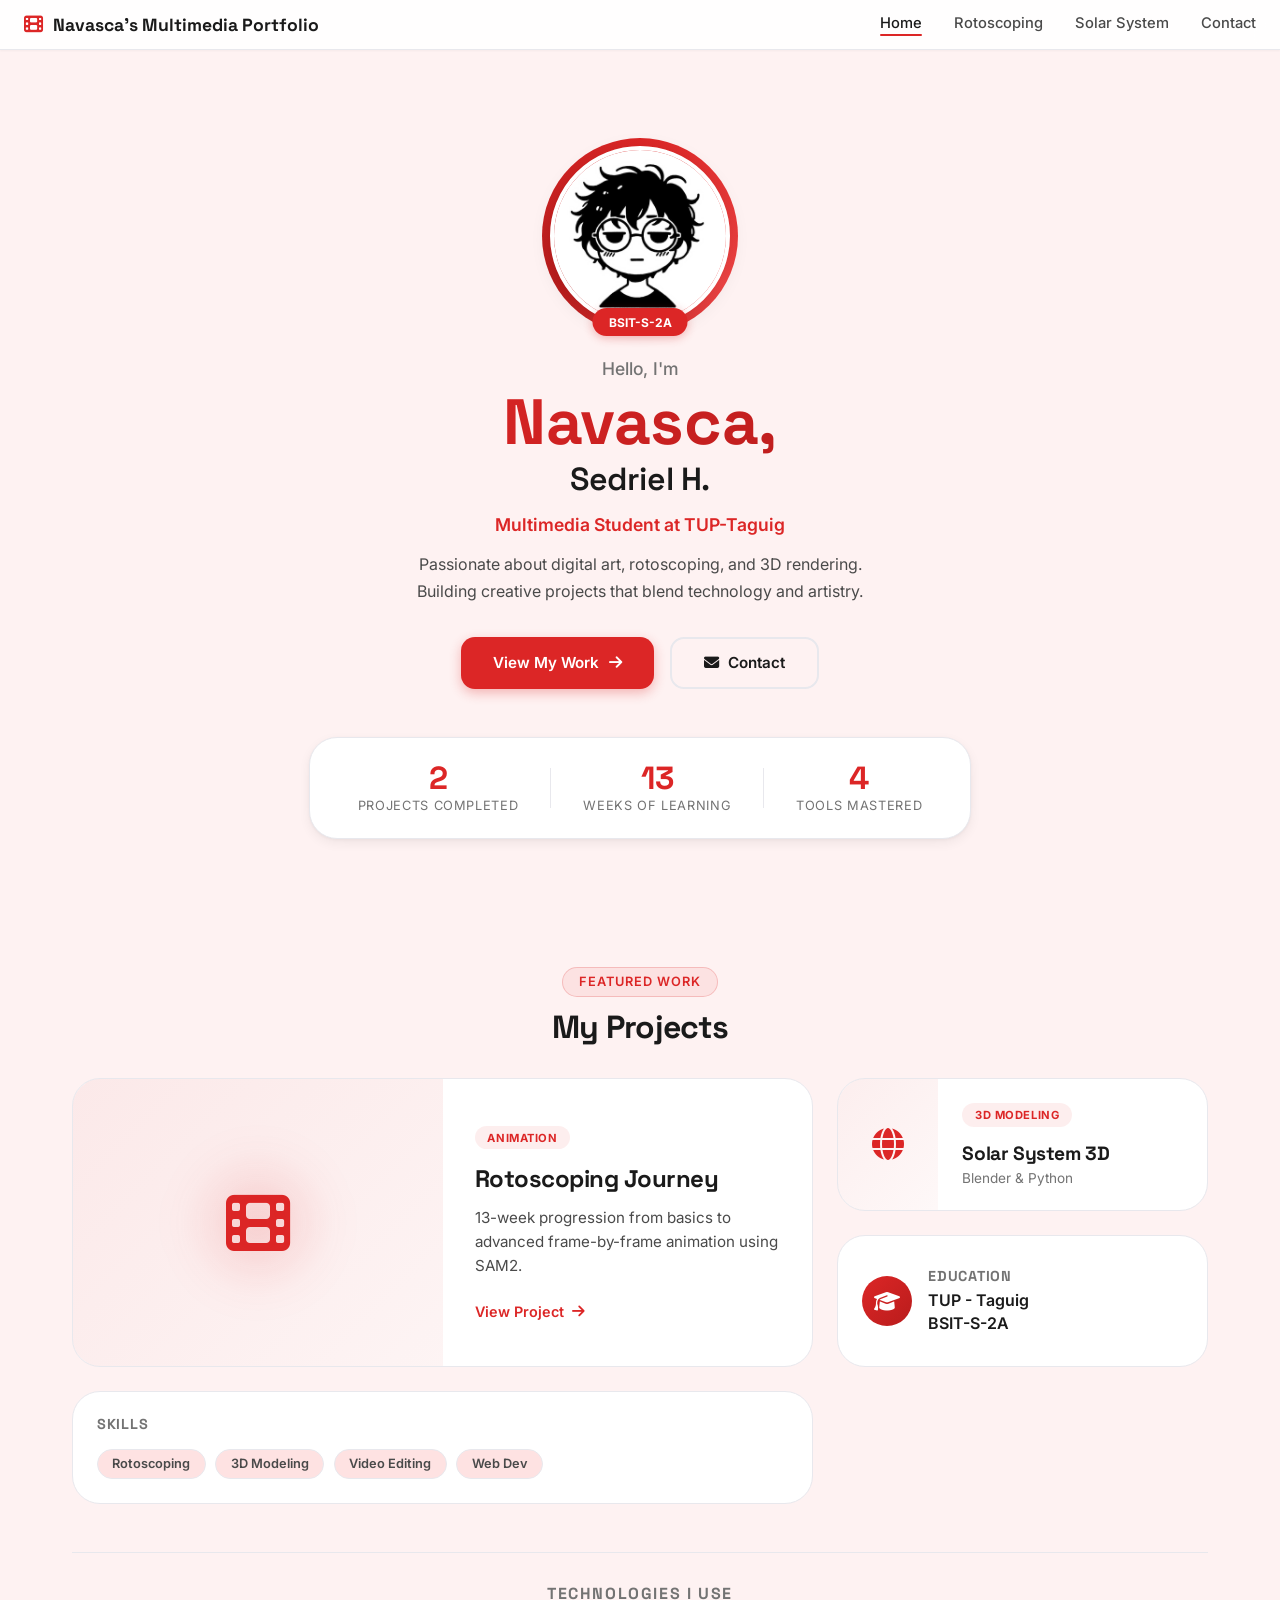
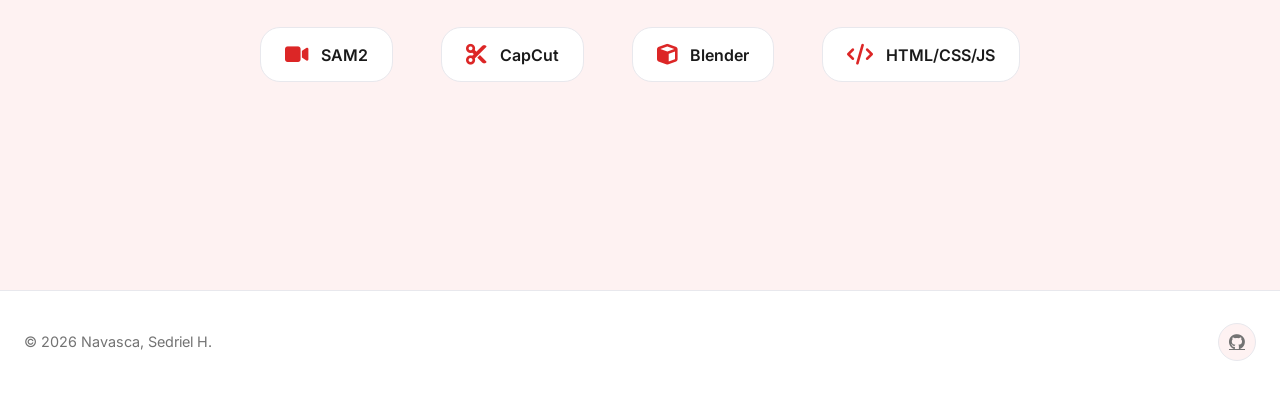
==== commit 6224c69d: "dsadassda" ====
--- a/index.html
+++ b/index.html
@@ -30,155 +30,141 @@
   </nav>
 
   <!-- Main Content -->
-  <main>
-    <!-- ── HERO ── -->
-    <section class="hero-section-custom">
-      <div class="hero-content-wrapper">
-        <div class="hero-badge-custom reveal">
-          <i class="fas fa-graduation-cap"></i>
-          <span>BSIT-S-2A Student</span>
-        </div>
-        <h1 class="hero-title-custom reveal">
-          <span class="gradient-text">Navasca</span>
-          <span>Multimedia Portfolio</span>
-        </h1>
-        <p class="hero-desc-custom reveal">Exploring the world of digital art through rotoscoping and 3D rendering — a journey of creativity and technical skill development.</p>
-        <div class="hero-cta-custom reveal">
-          <a href="rotoscoping.html" class="btn-custom btn-primary-custom">
+  <main class="main-unique">
+    <!-- ── HERO SECTION ── -->
+    <section class="hero-unique">
+      <div class="hero-container-unique">
+        <!-- Profile Image Circle -->
+        <div class="profile-circle-wrap reveal">
+          <div class="profile-ring"></div>
+          <img class="profile-circle-img" src="images/profile.jpg" alt="Navasca, Sedriel H." />
+          <div class="profile-badge-float">BSIT-S-2A</div>
+        </div>
+        
+        <!-- Main Title -->
+        <div class="hero-text-unique">
+          <p class="hero-greeting reveal">Hello, I'm</p>
+          <h1 class="hero-name-unique reveal">
+            <span class="name-highlight">Navasca,</span>
+            <span class="name-sub">Sedriel H.</span>
+          </h1>
+          <p class="hero-tagline reveal">Multimedia Student at TUP-Taguig</p>
+          <p class="hero-desc-unique reveal">Passionate about digital art, rotoscoping, and 3D rendering. Building creative projects that blend technology and artistry.</p>
+          
+          <!-- Action Buttons -->
+          <div class="hero-actions-unique reveal">
+            <a href="rotoscoping.html" class="btn-unique btn-main">
+              <span>View My Work</span>
+              <i class="fas fa-arrow-right"></i>
+            </a>
+            <a href="contact.html" class="btn-unique btn-outline-unique">
+              <i class="fas fa-envelope"></i>
+              <span>Contact</span>
+            </a>
+          </div>
+        </div>
+      </div>
+      
+      <!-- Stats Bar -->
+      <div class="stats-bar-unique reveal">
+        <div class="stat-bar-item">
+          <span class="stat-bar-num">2</span>
+          <span class="stat-bar-label">Projects Completed</span>
+        </div>
+        <div class="stat-divider"></div>
+        <div class="stat-bar-item">
+          <span class="stat-bar-num">13</span>
+          <span class="stat-bar-label">Weeks of Learning</span>
+        </div>
+        <div class="stat-divider"></div>
+        <div class="stat-bar-item">
+          <span class="stat-bar-num">4</span>
+          <span class="stat-bar-label">Tools Mastered</span>
+        </div>
+      </div>
+    </section>
+
+    <!-- ── BENTO GRID SECTION ── -->
+    <section class="bento-section-unique">
+      <!-- Projects Grid -->
+      <div class="bento-header reveal">
+        <span class="bento-eyebrow">Featured Work</span>
+        <h2>My Projects</h2>
+      </div>
+      
+      <div class="bento-grid-unique">
+        <!-- Large Project Card -->
+        <a href="rotoscoping.html" class="bento-card-unique bento-large reveal">
+          <div class="bento-card-visual">
             <i class="fas fa-film"></i>
-            <span>View Projects</span>
-          </a>
+            <div class="bento-card-glow"></div>
+          </div>
+          <div class="bento-card-content">
+            <span class="bento-card-tag">Animation</span>
+            <h3>Rotoscoping Journey</h3>
+            <p>13-week progression from basics to advanced frame-by-frame animation using SAM2.</p>
+            <span class="bento-card-link">View Project <i class="fas fa-arrow-right"></i></span>
+          </div>
+        </a>
+        
+        <!-- Small Project Card -->
+        <a href="solar-system.html" class="bento-card-unique bento-small reveal">
+          <div class="bento-card-visual-sm">
+            <i class="fas fa-globe"></i>
+          </div>
+          <div class="bento-card-content-sm">
+            <span class="bento-card-tag">3D Modeling</span>
+            <h3>Solar System 3D</h3>
+            <p>Blender & Python</p>
+          </div>
+        </a>
+        
+        <!-- Info Card -->
+        <div class="bento-card-unique bento-info reveal">
+          <div class="bento-info-icon">
+            <i class="fas fa-graduation-cap"></i>
+          </div>
+          <div class="bento-info-content">
+            <h4>Education</h4>
+            <p>TUP - Taguig<br>BSIT-S-2A</p>
+          </div>
+        </div>
+        
+        <!-- Skills Card -->
+        <div class="bento-card-unique bento-skills reveal">
+          <h4>Skills</h4>
+          <div class="skills-bento-list">
+            <span class="skill-bento-tag">Rotoscoping</span>
+            <span class="skill-bento-tag">3D Modeling</span>
+            <span class="skill-bento-tag">Video Editing</span>
+            <span class="skill-bento-tag">Web Dev</span>
+          </div>
         </div>
       </div>
       
-      <!-- Profile Stats Card -->
-      <div class="stats-card-custom reveal">
-        <div class="stats-header">
-          <img class="profile-avatar-custom" src="images/profile.jpg" alt="Navasca, Sedriel H." />
-          <div class="stats-header-info">
-            <p class="profile-name-custom">Navasca, Sedriel H.</p>
-            <p class="profile-role-custom">Multimedia Student</p>
-          </div>
-        </div>
-        <div class="stats-grid-custom">
-          <div class="stat-item-custom">
-            <span class="stat-value-custom">2</span>
-            <span class="stat-label-custom">Projects</span>
-          </div>
-          <div class="stat-item-custom">
-            <span class="stat-value-custom">4</span>
-            <span class="stat-label-custom">Tools</span>
-          </div>
-          <div class="stat-item-custom">
-            <span class="stat-value-custom">13</span>
-            <span class="stat-label-custom">Weeks</span>
-          </div>
-        </div>
-        <div class="stats-footer">
-          <span class="location-tag"><i class="fas fa-map-marker-alt"></i> TUP Taguig</span>
+      <!-- Tools Section -->
+      <div class="tools-section-unique reveal">
+        <h3 class="tools-title-unique">Technologies I Use</h3>
+        <div class="tools-marquee">
+          <div class="tool-marquee-item">
+            <i class="fas fa-video"></i>
+            <span>SAM2</span>
+          </div>
+          <div class="tool-marquee-item">
+            <i class="fas fa-cut"></i>
+            <span>CapCut</span>
+          </div>
+          <div class="tool-marquee-item">
+            <i class="fas fa-cube"></i>
+            <span>Blender</span>
+          </div>
+          <div class="tool-marquee-item">
+            <i class="fas fa-code"></i>
+            <span>HTML/CSS/JS</span>
+          </div>
         </div>
       </div>
     </section>
-    <!-- ── BODY ── -->
-    <div class="about-body">
-      <!-- Projects (moved to top) -->
-      <div>
-        <div class="home-section-head reveal" style="margin-bottom:1.5rem">
-          <p class="eyebrow">Portfolio</p>
-          <h2>My Creative Work</h2>
-        </div>
-        <div class="projects-showcase-custom">
-          <a class="project-card-custom reveal" href="rotoscoping.html">
-            <div class="project-visual-custom" style="background: linear-gradient(135deg, rgba(139, 92, 246, 0.1), rgba(124, 58, 237, 0.2));">
-              <i class="fas fa-film project-icon-custom"></i>
-            </div>
-            <div class="project-body-custom">
-              <span class="project-tag-custom">Animation</span>
-              <h3 class="project-title-custom">Rotoscoping Project</h3>
-              <p class="project-summary-custom">13-week journey learning frame-by-frame animation techniques using After Effects.</p>
-              <span class="project-link-custom">Explore <i class="fas fa-arrow-right"></i></span>
-            </div>
-          </a>
-          <a class="project-card-custom reveal" href="solar-system.html">
-            <div class="project-visual-custom" style="background: linear-gradient(135deg, rgba(139, 92, 246, 0.1), rgba(167, 139, 250, 0.2));">
-              <i class="fas fa-globe project-icon-custom"></i>
-            </div>
-            <div class="project-body-custom">
-              <span class="project-tag-custom">3D Modeling</span>
-              <h3 class="project-title-custom">Solar System 3D</h3>
-              <p class="project-summary-custom">Created a scientifically accurate solar system using Blender with Python scripting.</p>
-              <span class="project-link-custom">Explore <i class="fas fa-arrow-right"></i></span>
-            </div>
-          </a>
-        </div>
-      </div>
-      <hr class="about-divider" />
-      <!-- Course Info (moved to middle) -->
-      <div class="info-section-custom reveal">
-        <div class="skills-wrap-custom">
-          <h4>Key Skills</h4>
-          <div class="skill-tags-custom">
-            <span class="skill-tag-custom">Rotoscoping</span>
-            <span class="skill-tag-custom">3D Modeling</span>
-            <span class="skill-tag-custom">Web Development</span>
-            <span class="skill-tag-custom">Video Editing</span>
-          </div>
-        </div>
-        <div class="info-card-custom">
-          <div class="info-icon-custom">
-            <i class="fas fa-book-open"></i>
-          </div>
-          <h3>Course Overview</h3>
-          <p>This portfolio documents my work in the Multimedia course at TUP-Taguig, covering essential skills in both 2D and 3D production workflows.</p>
-        </div>
-      </div>
-      <hr class="about-divider" />
-      <!-- Tools & Software (moved to bottom) -->
-      <div>
-        <div class="home-section-head reveal" style="margin-bottom:1.5rem">
-          <p class="eyebrow">Technologies</p>
-          <h2>Software & Tools I Use</h2>
-        </div>
-        <div class="tools-row-custom">
-          <div class="tool-item-custom reveal">
-            <div class="tool-icon-wrap">
-              <i class="fas fa-video"></i>
-            </div>
-            <div class="tool-info-custom">
-              <p class="tool-name-custom">SAM2</p>
-              <p class="tool-desc-custom">AI-powered video segmentation & rotoscoping</p>
-            </div>
-          </div>
-          <div class="tool-item-custom reveal">
-            <div class="tool-icon-wrap">
-              <i class="fas fa-cut"></i>
-            </div>
-            <div class="tool-info-custom">
-              <p class="tool-name-custom">CapCut</p>
-              <p class="tool-desc-custom">Video editing & post-production</p>
-            </div>
-          </div>
-          <div class="tool-item-custom reveal">
-            <div class="tool-icon-wrap">
-              <i class="fas fa-cube"></i>
-            </div>
-            <div class="tool-info-custom">
-              <p class="tool-name-custom">Blender</p>
-              <p class="tool-desc-custom">3D modeling & rendering</p>
-            </div>
-          </div>
-          <div class="tool-item-custom reveal">
-            <div class="tool-icon-wrap">
-              <i class="fas fa-code"></i>
-            </div>
-            <div class="tool-info-custom">
-              <p class="tool-name-custom">Web Stack</p>
-              <p class="tool-desc-custom">HTML, CSS, JavaScript</p>
-            </div>
-          </div>
-        </div>
-      </div>
-    </div>
   </main>
 
   <!-- Footer -->
--- a/css/style.css
+++ b/css/style.css
@@ -5140,3 +5140,1216 @@
 @media (max-width: 480px) {
   .tools-grid { grid-template-columns: 1fr; }
 }
+
+/* ============================================================
+   UNIQUE INDEX LAYOUT STYLES
+   Completely distinct from reference design
+   ============================================================ */
+
+.main-unique {
+  max-width: 1200px;
+  margin: 0 auto;
+  padding: 2rem;
+}
+
+/* ---- Hero Section ---- */
+.hero-unique {
+  display: flex;
+  flex-direction: column;
+  align-items: center;
+  text-align: center;
+  padding: 4rem 0;
+  gap: 3rem;
+}
+
+.hero-container-unique {
+  display: flex;
+  flex-direction: column;
+  align-items: center;
+  gap: 2rem;
+}
+
+/* Profile Circle */
+.profile-circle-wrap {
+  position: relative;
+  width: 180px;
+  height: 180px;
+}
+
+.profile-ring {
+  position: absolute;
+  inset: -8px;
+  border-radius: 50%;
+  background: conic-gradient(from 0deg, var(--accent), var(--accent-light), var(--accent-dark), var(--accent));
+  animation: rotateRing 8s linear infinite;
+  z-index: 1;
+}
+
+@keyframes rotateRing {
+  from { transform: rotate(0deg); }
+  to { transform: rotate(360deg); }
+}
+
+.profile-circle-img {
+  position: relative;
+  width: 100%;
+  height: 100%;
+  border-radius: 50%;
+  object-fit: cover;
+  border: 4px solid var(--card);
+  z-index: 2;
+  box-shadow: 0 4px 20px rgba(0, 0, 0, 0.1);
+}
+
+.profile-badge-float {
+  position: absolute;
+  bottom: -10px;
+  left: 50%;
+  transform: translateX(-50%);
+  background: var(--accent);
+  color: #fff;
+  padding: 0.4rem 1rem;
+  border-radius: var(--radius-full);
+  font-size: 0.75rem;
+  font-weight: 700;
+  z-index: 3;
+  box-shadow: 0 2px 10px rgba(220, 38, 38, 0.3);
+  white-space: nowrap;
+}
+
+/* Hero Text */
+.hero-text-unique {
+  max-width: 600px;
+}
+
+.hero-greeting {
+  font-size: 1.1rem;
+  color: var(--text-muted);
+  margin-bottom: 0.5rem;
+  font-weight: 500;
+}
+
+.hero-name-unique {
+  display: flex;
+  flex-direction: column;
+  gap: 0.2rem;
+  margin-bottom: 1rem;
+}
+
+.name-highlight {
+  font-size: clamp(2.5rem, 6vw, 4rem);
+  font-weight: 800;
+  background: linear-gradient(135deg, var(--accent) 0%, var(--accent-dark) 100%);
+  -webkit-background-clip: text;
+  -webkit-text-fill-color: transparent;
+  background-clip: text;
+  line-height: 1.1;
+}
+
+.name-sub {
+  font-size: clamp(1.5rem, 3vw, 2rem);
+  font-weight: 600;
+  color: var(--text);
+}
+
+.hero-tagline {
+  font-size: 1.1rem;
+  color: var(--accent);
+  font-weight: 600;
+  margin-bottom: 1rem;
+}
+
+.hero-desc-unique {
+  font-size: 1rem;
+  color: var(--text-secondary);
+  line-height: 1.7;
+  margin-bottom: 2rem;
+  max-width: 500px;
+  margin-left: auto;
+  margin-right: auto;
+}
+
+/* Hero Actions */
+.hero-actions-unique {
+  display: flex;
+  gap: 1rem;
+  justify-content: center;
+  flex-wrap: wrap;
+}
+
+.btn-unique {
+  display: inline-flex;
+  align-items: center;
+  gap: 0.6rem;
+  padding: 0.9rem 2rem;
+  border-radius: var(--radius-md);
+  font-weight: 600;
+  font-size: 0.95rem;
+  text-decoration: none;
+  transition: all 0.3s cubic-bezier(0.25, 0.46, 0.45, 0.94);
+}
+
+.btn-main {
+  background: var(--accent);
+  color: #fff;
+  box-shadow: 0 4px 12px rgba(220, 38, 38, 0.3);
+}
+
+.btn-main:hover {
+  background: var(--accent-dark);
+  transform: translateY(-2px);
+  box-shadow: 0 6px 20px rgba(220, 38, 38, 0.4);
+}
+
+.btn-outline-unique {
+  background: transparent;
+  color: var(--text);
+  border: 2px solid var(--border);
+}
+
+.btn-outline-unique:hover {
+  border-color: var(--accent);
+  color: var(--accent);
+  transform: translateY(-2px);
+}
+
+/* Stats Bar */
+.stats-bar-unique {
+  display: flex;
+  align-items: center;
+  justify-content: center;
+  gap: 2rem;
+  padding: 1.5rem 3rem;
+  background: var(--card);
+  border: 1px solid var(--border);
+  border-radius: var(--radius-xl);
+  box-shadow: var(--shadow-md);
+  flex-wrap: wrap;
+}
+
+.stat-bar-item {
+  text-align: center;
+}
+
+.stat-bar-num {
+  display: block;
+  font-size: 2rem;
+  font-weight: 800;
+  color: var(--accent);
+  font-family: 'Space Grotesk', sans-serif;
+  line-height: 1;
+}
+
+.stat-bar-label {
+  font-size: 0.8rem;
+  color: var(--text-muted);
+  text-transform: uppercase;
+  letter-spacing: 0.05em;
+}
+
+.stat-divider {
+  width: 1px;
+  height: 40px;
+  background: var(--border);
+}
+
+/* ---- Bento Grid Section ---- */
+.bento-section-unique {
+  padding: 4rem 0;
+}
+
+.bento-header {
+  text-align: center;
+  margin-bottom: 2rem;
+}
+
+.bento-eyebrow {
+  display: inline-block;
+  padding: 0.4rem 1rem;
+  background: var(--accent-faint);
+  border: 1px solid rgba(220, 38, 38, 0.2);
+  border-radius: var(--radius-full);
+  font-size: 0.8rem;
+  font-weight: 600;
+  color: var(--accent);
+  text-transform: uppercase;
+  letter-spacing: 0.08em;
+  margin-bottom: 0.8rem;
+}
+
+.bento-header h2 {
+  font-size: 2rem;
+  font-weight: 700;
+  color: var(--text);
+}
+
+/* Bento Grid */
+.bento-grid-unique {
+  display: grid;
+  grid-template-columns: 2fr 1fr;
+  grid-template-rows: repeat(2, 1fr);
+  gap: 1.5rem;
+  margin-bottom: 3rem;
+}
+
+.bento-card-unique {
+  background: var(--card);
+  border: 1px solid var(--border);
+  border-radius: var(--radius-xl);
+  overflow: hidden;
+  transition: all 0.4s cubic-bezier(0.25, 0.46, 0.45, 0.94);
+  text-decoration: none;
+  color: inherit;
+  display: flex;
+  flex-direction: column;
+}
+
+.bento-card-unique:hover {
+  transform: translateY(-4px);
+  box-shadow: 0 12px 40px rgba(220, 38, 38, 0.15);
+  border-color: rgba(220, 38, 38, 0.3);
+}
+
+/* Large Card */
+.bento-large {
+  grid-row: span 2;
+  display: grid;
+  grid-template-columns: 1fr 1fr;
+}
+
+.bento-card-visual {
+  position: relative;
+  background: linear-gradient(135deg, rgba(220, 38, 38, 0.1) 0%, rgba(220, 38, 38, 0.05) 100%);
+  display: flex;
+  align-items: center;
+  justify-content: center;
+  font-size: 4rem;
+  color: var(--accent);
+  min-height: 200px;
+}
+
+.bento-card-glow {
+  position: absolute;
+  width: 150px;
+  height: 150px;
+  background: radial-gradient(circle, rgba(220, 38, 38, 0.2) 0%, transparent 70%);
+  border-radius: 50%;
+  filter: blur(20px);
+}
+
+.bento-card-content {
+  padding: 2rem;
+  display: flex;
+  flex-direction: column;
+  justify-content: center;
+}
+
+.bento-card-tag {
+  display: inline-block;
+  padding: 0.3rem 0.8rem;
+  background: var(--accent-faint);
+  border-radius: var(--radius-full);
+  font-size: 0.7rem;
+  font-weight: 700;
+  color: var(--accent);
+  text-transform: uppercase;
+  letter-spacing: 0.05em;
+  margin-bottom: 1rem;
+  width: fit-content;
+}
+
+.bento-card-content h3 {
+  font-size: 1.5rem;
+  font-weight: 700;
+  color: var(--text);
+  margin-bottom: 0.8rem;
+}
+
+.bento-card-content p {
+  font-size: 0.95rem;
+  color: var(--text-secondary);
+  line-height: 1.6;
+  margin-bottom: 1.5rem;
+}
+
+.bento-card-link {
+  display: flex;
+  align-items: center;
+  gap: 0.5rem;
+  font-weight: 600;
+  color: var(--accent);
+  font-size: 0.9rem;
+}
+
+.bento-card-link i {
+  transition: transform 0.2s ease;
+}
+
+.bento-card-unique:hover .bento-card-link i {
+  transform: translateX(4px);
+}
+
+/* Small Card */
+.bento-small {
+  display: flex;
+  flex-direction: row;
+  align-items: center;
+}
+
+.bento-card-visual-sm {
+  width: 100px;
+  height: 100%;
+  min-height: 100px;
+  background: linear-gradient(135deg, rgba(220, 38, 38, 0.08) 0%, rgba(220, 38, 38, 0.03) 100%);
+  display: flex;
+  align-items: center;
+  justify-content: center;
+  font-size: 2rem;
+  color: var(--accent);
+}
+
+.bento-card-content-sm {
+  padding: 1.5rem;
+  flex: 1;
+}
+
+.bento-card-content-sm h3 {
+  font-size: 1.2rem;
+  font-weight: 700;
+  color: var(--text);
+  margin-bottom: 0.3rem;
+}
+
+.bento-card-content-sm p {
+  font-size: 0.85rem;
+  color: var(--text-muted);
+}
+
+/* Info Card */
+.bento-info {
+  flex-direction: row;
+  align-items: center;
+  padding: 1.5rem;
+  gap: 1rem;
+}
+
+.bento-info-icon {
+  width: 50px;
+  height: 50px;
+  border-radius: 50%;
+  background: linear-gradient(135deg, var(--accent), var(--accent-dark));
+  color: #fff;
+  display: flex;
+  align-items: center;
+  justify-content: center;
+  font-size: 1.3rem;
+  flex-shrink: 0;
+}
+
+.bento-info-content h4 {
+  font-size: 0.9rem;
+  font-weight: 700;
+  color: var(--text-muted);
+  text-transform: uppercase;
+  letter-spacing: 0.05em;
+  margin-bottom: 0.3rem;
+}
+
+.bento-info-content p {
+  font-size: 1rem;
+  font-weight: 600;
+  color: var(--text);
+  line-height: 1.4;
+}
+
+/* Skills Card */
+.bento-skills {
+  padding: 1.5rem;
+  gap: 1rem;
+}
+
+.bento-skills h4 {
+  font-size: 0.9rem;
+  font-weight: 700;
+  color: var(--text-muted);
+  text-transform: uppercase;
+  letter-spacing: 0.05em;
+}
+
+.skills-bento-list {
+  display: flex;
+  flex-wrap: wrap;
+  gap: 0.6rem;
+}
+
+.skill-bento-tag {
+  padding: 0.4rem 0.9rem;
+  background: var(--bg-warm);
+  border: 1px solid var(--border);
+  border-radius: var(--radius-full);
+  font-size: 0.8rem;
+  font-weight: 600;
+  color: var(--text-secondary);
+}
+
+/* Tools Section */
+.tools-section-unique {
+  text-align: center;
+  padding: 2rem 0;
+  border-top: 1px solid var(--border);
+}
+
+.tools-title-unique {
+  font-size: 1rem;
+  font-weight: 700;
+  color: var(--text-muted);
+  text-transform: uppercase;
+  letter-spacing: 0.1em;
+  margin-bottom: 1.5rem;
+}
+
+.tools-marquee {
+  display: flex;
+  justify-content: center;
+  gap: 3rem;
+  flex-wrap: wrap;
+}
+
+.tool-marquee-item {
+  display: flex;
+  align-items: center;
+  gap: 0.8rem;
+  padding: 1rem 1.5rem;
+  background: var(--card);
+  border: 1px solid var(--border);
+  border-radius: var(--radius-lg);
+  transition: all 0.3s ease;
+}
+
+.tool-marquee-item:hover {
+  border-color: var(--accent-lighter);
+  transform: translateY(-2px);
+  box-shadow: var(--shadow-md);
+}
+
+.tool-marquee-item i {
+  font-size: 1.3rem;
+  color: var(--accent);
+}
+
+.tool-marquee-item span {
+  font-weight: 600;
+  color: var(--text);
+}
+
+/* Responsive */
+@media (max-width: 900px) {
+  .bento-grid-unique {
+    grid-template-columns: 1fr;
+    grid-template-rows: auto;
+  }
+  
+  .bento-large {
+    grid-row: span 1;
+    grid-template-columns: 1fr;
+  }
+  
+  .bento-card-visual {
+    min-height: 150px;
+  }
+  
+  .stats-bar-unique {
+    gap: 1rem;
+    padding: 1rem 2rem;
+  }
+  
+  .stat-divider {
+    display: none;
+  }
+}
+
+@media (max-width: 600px) {
+  .hero-unique {
+    padding: 2rem 0;
+  }
+  
+  .profile-circle-wrap {
+    width: 140px;
+    height: 140px;
+  }
+  
+  .hero-actions-unique {
+    flex-direction: column;
+    width: 100%;
+    max-width: 300px;
+  }
+  
+  .btn-unique {
+    justify-content: center;
+  }
+  
+  .bento-small {
+    flex-direction: column;
+    align-items: flex-start;
+  }
+  
+  .bento-card-visual-sm {
+    width: 100%;
+    height: 80px;
+  }
+  
+  .bento-info {
+    flex-direction: column;
+    text-align: center;
+  }
+  
+  .tools-marquee {
+    gap: 1rem;
+  }
+  
+  .tool-marquee-item {
+    padding: 0.8rem 1rem;
+  }
+}
+
+/* ============================================================
+   UNIQUE ROTOSCOPING PAGE LAYOUT
+   Distinct from reference design
+   ============================================================ */
+
+.roto-unique-layout {
+  max-width: 1200px;
+  margin: 0 auto;
+  padding: 0 2rem;
+}
+
+/* ---- Hero Section ---- */
+.roto-hero-unique {
+  display: flex;
+  flex-direction: column;
+  align-items: center;
+  text-align: center;
+  padding: 4rem 0 3rem;
+  min-height: 70vh;
+  justify-content: center;
+}
+
+.roto-hero-content {
+  max-width: 700px;
+}
+
+.roto-badge-unique {
+  display: inline-flex;
+  align-items: center;
+  gap: 0.5rem;
+  padding: 0.5rem 1.2rem;
+  background: var(--accent-faint);
+  border: 1px solid rgba(220, 38, 38, 0.2);
+  border-radius: var(--radius-full);
+  color: var(--accent);
+  font-size: 0.85rem;
+  font-weight: 600;
+  margin-bottom: 1.5rem;
+}
+
+.roto-title-unique {
+  margin-bottom: 1rem;
+}
+
+.roto-title-unique .gradient-text {
+  display: block;
+  font-size: clamp(3rem, 8vw, 5rem);
+  font-weight: 800;
+  line-height: 1;
+}
+
+.roto-subtitle {
+  display: block;
+  font-size: clamp(1.5rem, 4vw, 2.5rem);
+  font-weight: 300;
+  color: var(--text-muted);
+  letter-spacing: 0.1em;
+  text-transform: uppercase;
+}
+
+.roto-desc-unique {
+  font-size: 1.1rem;
+  color: var(--text-secondary);
+  line-height: 1.7;
+  margin-bottom: 2rem;
+  max-width: 500px;
+  margin-left: auto;
+  margin-right: auto;
+}
+
+.roto-stats-unique {
+  display: flex;
+  justify-content: center;
+  gap: 3rem;
+  margin-bottom: 2.5rem;
+  flex-wrap: wrap;
+}
+
+.roto-stat {
+  text-align: center;
+}
+
+.roto-stat-num {
+  display: block;
+  font-size: 3rem;
+  font-weight: 800;
+  color: var(--accent);
+  font-family: 'Space Grotesk', sans-serif;
+  line-height: 1;
+}
+
+.roto-stat-label {
+  font-size: 0.85rem;
+  color: var(--text-muted);
+  text-transform: uppercase;
+  letter-spacing: 0.05em;
+}
+
+.roto-nav-unique {
+  display: flex;
+  gap: 1rem;
+  justify-content: center;
+  flex-wrap: wrap;
+}
+
+.roto-nav-btn {
+  display: inline-flex;
+  align-items: center;
+  gap: 0.6rem;
+  padding: 0.8rem 1.8rem;
+  background: var(--accent);
+  color: #fff;
+  border-radius: var(--radius-md);
+  text-decoration: none;
+  font-weight: 600;
+  transition: all 0.3s ease;
+}
+
+.roto-nav-btn:hover {
+  background: var(--accent-dark);
+  transform: translateY(-2px);
+  box-shadow: 0 4px 12px rgba(220, 38, 38, 0.3);
+}
+
+.roto-nav-btn.outline {
+  background: transparent;
+  border: 2px solid var(--border);
+  color: var(--text);
+}
+
+.roto-nav-btn.outline:hover {
+  border-color: var(--accent);
+  color: var(--accent);
+}
+
+/* ---- Section Header ---- */
+.roto-section-header {
+  text-align: center;
+  margin-bottom: 3rem;
+  padding: 2rem 0;
+}
+
+.roto-section-header.dark {
+  background: linear-gradient(135deg, var(--bg-warm) 0%, var(--bg) 100%);
+  margin: 0 -2rem 3rem;
+  padding: 3rem 2rem;
+}
+
+.roto-eyebrow {
+  display: inline-block;
+  padding: 0.4rem 1rem;
+  background: var(--accent-faint);
+  border: 1px solid rgba(220, 38, 38, 0.2);
+  border-radius: var(--radius-full);
+  font-size: 0.75rem;
+  font-weight: 700;
+  color: var(--accent);
+  text-transform: uppercase;
+  letter-spacing: 0.1em;
+  margin-bottom: 1rem;
+}
+
+.roto-section-header h2 {
+  font-size: 2.2rem;
+  font-weight: 700;
+  color: var(--text);
+  margin-bottom: 0.5rem;
+}
+
+.roto-section-header p {
+  font-size: 1rem;
+  color: var(--text-muted);
+}
+
+/* ---- Weekly Timeline ---- */
+.roto-weeks-unique {
+  padding: 2rem 0 4rem;
+}
+
+.roto-timeline-unique {
+  display: flex;
+  flex-direction: column;
+  gap: 2rem;
+}
+
+.roto-timeline-item {
+  display: grid;
+  grid-template-columns: 80px 1fr;
+  gap: 2rem;
+  align-items: start;
+  padding: 1.5rem;
+  background: var(--card);
+  border: 1px solid var(--border);
+  border-radius: var(--radius-xl);
+  transition: all 0.3s ease;
+}
+
+.roto-timeline-item:hover {
+  transform: translateX(8px);
+  border-color: rgba(220, 38, 38, 0.3);
+  box-shadow: 0 8px 24px rgba(220, 38, 38, 0.1);
+}
+
+.roto-timeline-marker {
+  display: flex;
+  align-items: center;
+  justify-content: center;
+  height: 100%;
+}
+
+.roto-week-num {
+  font-size: 2rem;
+  font-weight: 800;
+  color: var(--accent);
+  font-family: 'Space Grotesk', sans-serif;
+  opacity: 0.5;
+}
+
+.roto-timeline-content h3 {
+  font-size: 1.3rem;
+  font-weight: 700;
+  color: var(--text);
+  margin-bottom: 1rem;
+}
+
+.roto-video-wrap {
+  position: relative;
+  padding-bottom: 56.25%;
+  height: 0;
+  overflow: hidden;
+  border-radius: var(--radius-md);
+  background: var(--bg);
+}
+
+.roto-video-wrap iframe {
+  position: absolute;
+  top: 0;
+  left: 0;
+  width: 100%;
+  height: 100%;
+  border: none;
+}
+
+/* ---- Process Grid ---- */
+.roto-process-unique {
+  padding: 2rem 0 4rem;
+}
+
+.roto-process-grid {
+  display: grid;
+  grid-template-columns: repeat(3, 1fr);
+  gap: 1.5rem;
+}
+
+.roto-step-card {
+  background: var(--card);
+  border: 1px solid var(--border);
+  border-radius: var(--radius-xl);
+  overflow: hidden;
+  transition: all 0.3s ease;
+  display: flex;
+  flex-direction: column;
+}
+
+.roto-step-card:hover {
+  transform: translateY(-6px);
+  box-shadow: 0 12px 40px rgba(220, 38, 38, 0.15);
+  border-color: rgba(220, 38, 38, 0.3);
+}
+
+.roto-step-num {
+  position: absolute;
+  top: 1rem;
+  left: 1rem;
+  width: 36px;
+  height: 36px;
+  background: var(--accent);
+  color: #fff;
+  border-radius: 50%;
+  display: flex;
+  align-items: center;
+  justify-content: center;
+  font-weight: 700;
+  font-size: 0.9rem;
+  z-index: 2;
+}
+
+.roto-step-img {
+  position: relative;
+  height: 160px;
+  overflow: hidden;
+}
+
+.roto-step-img img {
+  width: 100%;
+  height: 100%;
+  object-fit: cover;
+  transition: transform 0.3s ease;
+}
+
+.roto-step-card:hover .roto-step-img img {
+  transform: scale(1.05);
+}
+
+.roto-step-content {
+  padding: 1.5rem;
+  flex: 1;
+  display: flex;
+  flex-direction: column;
+}
+
+.roto-step-tag {
+  display: inline-block;
+  padding: 0.25rem 0.75rem;
+  background: var(--accent-faint);
+  border-radius: var(--radius-full);
+  font-size: 0.7rem;
+  font-weight: 700;
+  color: var(--accent);
+  text-transform: uppercase;
+  letter-spacing: 0.05em;
+  margin-bottom: 0.75rem;
+  width: fit-content;
+}
+
+.roto-step-content h3 {
+  font-size: 1.1rem;
+  font-weight: 700;
+  color: var(--text);
+  margin-bottom: 0.5rem;
+}
+
+.roto-step-content p {
+  font-size: 0.9rem;
+  color: var(--text-secondary);
+  line-height: 1.5;
+}
+
+/* ---- Final Section ---- */
+.roto-final-unique {
+  padding: 4rem 0;
+  text-align: center;
+}
+
+.roto-final-content {
+  max-width: 600px;
+  margin: 0 auto;
+}
+
+.roto-final-content h2 {
+  font-size: 2.5rem;
+  font-weight: 700;
+  color: var(--text);
+  margin-bottom: 0.5rem;
+}
+
+.roto-final-content > p {
+  font-size: 1.1rem;
+  color: var(--text-muted);
+  margin-bottom: 2rem;
+}
+
+.roto-final-showcase {
+  margin-top: 2rem;
+}
+
+.roto-final-card {
+  background: linear-gradient(135deg, var(--accent-faint) 0%, var(--card) 100%);
+  border: 2px solid rgba(220, 38, 38, 0.2);
+  border-radius: var(--radius-xl);
+  padding: 3rem 2rem;
+  transition: all 0.3s ease;
+}
+
+.roto-final-card:hover {
+  transform: translateY(-8px);
+  box-shadow: 0 16px 48px rgba(220, 38, 38, 0.2);
+  border-color: rgba(220, 38, 38, 0.4);
+}
+
+.roto-final-icon {
+  font-size: 4rem;
+  color: var(--accent);
+  margin-bottom: 1.5rem;
+}
+
+.roto-final-card h3 {
+  font-size: 1.5rem;
+  font-weight: 700;
+  color: var(--text);
+  margin-bottom: 0.75rem;
+}
+
+.roto-final-card p {
+  font-size: 1rem;
+  color: var(--text-secondary);
+  margin-bottom: 2rem;
+}
+
+.roto-next-btn {
+  display: inline-flex;
+  align-items: center;
+  gap: 0.6rem;
+  padding: 0.9rem 2rem;
+  background: var(--accent);
+  color: #fff;
+  border-radius: var(--radius-md);
+  text-decoration: none;
+  font-weight: 600;
+  transition: all 0.3s ease;
+}
+
+.roto-next-btn:hover {
+  background: var(--accent-dark);
+  transform: translateY(-2px);
+  box-shadow: 0 4px 16px rgba(220, 38, 38, 0.3);
+}
+
+/* ---- Reference Section ---- */
+.roto-reference-unique {
+  padding: 2rem 0 4rem;
+}
+
+.roto-ref-container {
+  display: grid;
+  grid-template-columns: 1.5fr 1fr;
+  gap: 2rem;
+  align-items: center;
+}
+
+.roto-ref-video {
+  border-radius: var(--radius-xl);
+  overflow: hidden;
+  box-shadow: 0 8px 32px rgba(0, 0, 0, 0.1);
+}
+
+.roto-video-wrapper {
+  position: relative;
+  padding-bottom: 56.25%;
+  height: 0;
+}
+
+.roto-video-wrapper iframe {
+  position: absolute;
+  top: 0;
+  left: 0;
+  width: 100%;
+  height: 100%;
+  border: none;
+}
+
+.roto-ref-info {
+  padding: 2rem;
+  background: var(--card);
+  border: 1px solid var(--border);
+  border-radius: var(--radius-xl);
+}
+
+.roto-ref-header {
+  display: flex;
+  align-items: center;
+  gap: 1rem;
+  margin-bottom: 1rem;
+}
+
+.roto-ref-header i {
+  width: 50px;
+  height: 50px;
+  background: linear-gradient(135deg, var(--accent), var(--accent-dark));
+  color: #fff;
+  border-radius: 50%;
+  display: flex;
+  align-items: center;
+  justify-content: center;
+  font-size: 1.3rem;
+}
+
+.roto-ref-header h3 {
+  font-size: 1.3rem;
+  font-weight: 700;
+  color: var(--text);
+}
+
+.roto-ref-info > p {
+  font-size: 0.95rem;
+  color: var(--text-secondary);
+  line-height: 1.6;
+  margin-bottom: 1.5rem;
+}
+
+.roto-ref-disclaimer {
+  display: flex;
+  align-items: flex-start;
+  gap: 0.75rem;
+  padding: 1rem;
+  background: var(--bg-warm);
+  border-radius: var(--radius-md);
+  font-size: 0.85rem;
+  color: var(--text-muted);
+}
+
+.roto-ref-disclaimer i {
+  color: var(--accent);
+  margin-top: 2px;
+}
+
+/* ---- CTA Section ---- */
+.roto-cta-unique {
+  padding: 4rem 0;
+  text-align: center;
+  border-top: 1px solid var(--border);
+}
+
+.roto-cta-content h2 {
+  font-size: 2rem;
+  font-weight: 700;
+  color: var(--text);
+  margin-bottom: 0.5rem;
+}
+
+.roto-cta-content p {
+  font-size: 1rem;
+  color: var(--text-muted);
+  margin-bottom: 2rem;
+}
+
+.roto-cta-buttons {
+  display: flex;
+  gap: 1rem;
+  justify-content: center;
+  flex-wrap: wrap;
+}
+
+.roto-cta-btn {
+  display: inline-flex;
+  align-items: center;
+  gap: 0.6rem;
+  padding: 1rem 2rem;
+  border-radius: var(--radius-md);
+  text-decoration: none;
+  font-weight: 600;
+  transition: all 0.3s ease;
+}
+
+.roto-cta-btn.primary {
+  background: var(--accent);
+  color: #fff;
+  box-shadow: 0 4px 12px rgba(220, 38, 38, 0.3);
+}
+
+.roto-cta-btn.primary:hover {
+  background: var(--accent-dark);
+  transform: translateY(-2px);
+  box-shadow: 0 6px 20px rgba(220, 38, 38, 0.4);
+}
+
+.roto-cta-btn.secondary {
+  background: var(--card);
+  border: 2px solid var(--border);
+  color: var(--text);
+}
+
+.roto-cta-btn.secondary:hover {
+  border-color: var(--accent);
+  color: var(--accent);
+  transform: translateY(-2px);
+}
+
+/* Responsive */
+@media (max-width: 900px) {
+  .roto-process-grid {
+    grid-template-columns: repeat(2, 1fr);
+  }
+  
+  .roto-ref-container {
+    grid-template-columns: 1fr;
+  }
+  
+  .roto-timeline-item {
+    grid-template-columns: 60px 1fr;
+    gap: 1rem;
+  }
+  
+  .roto-week-num {
+    font-size: 1.5rem;
+  }
+}
+
+@media (max-width: 600px) {
+  .roto-unique-layout {
+    padding: 0 1rem;
+  }
+  
+  .roto-hero-unique {
+    padding: 2rem 0;
+    min-height: auto;
+  }
+  
+  .roto-stats-unique {
+    gap: 1.5rem;
+  }
+  
+  .roto-stat-num {
+    font-size: 2rem;
+  }
+  
+  .roto-nav-unique {
+    flex-direction: column;
+    width: 100%;
+    max-width: 300px;
+    margin: 0 auto;
+  }
+  
+  .roto-nav-btn {
+    justify-content: center;
+  }
+  
+  .roto-process-grid {
+    grid-template-columns: 1fr;
+  }
+  
+  .roto-timeline-item {
+    grid-template-columns: 1fr;
+    text-align: center;
+  }
+  
+  .roto-timeline-marker {
+    justify-content: center;
+  }
+  
+  .roto-cta-buttons {
+    flex-direction: column;
+    align-items: center;
+  }
+  
+  .roto-cta-btn {
+    width: 100%;
+    max-width: 300px;
+    justify-content: center;
+  }
+}
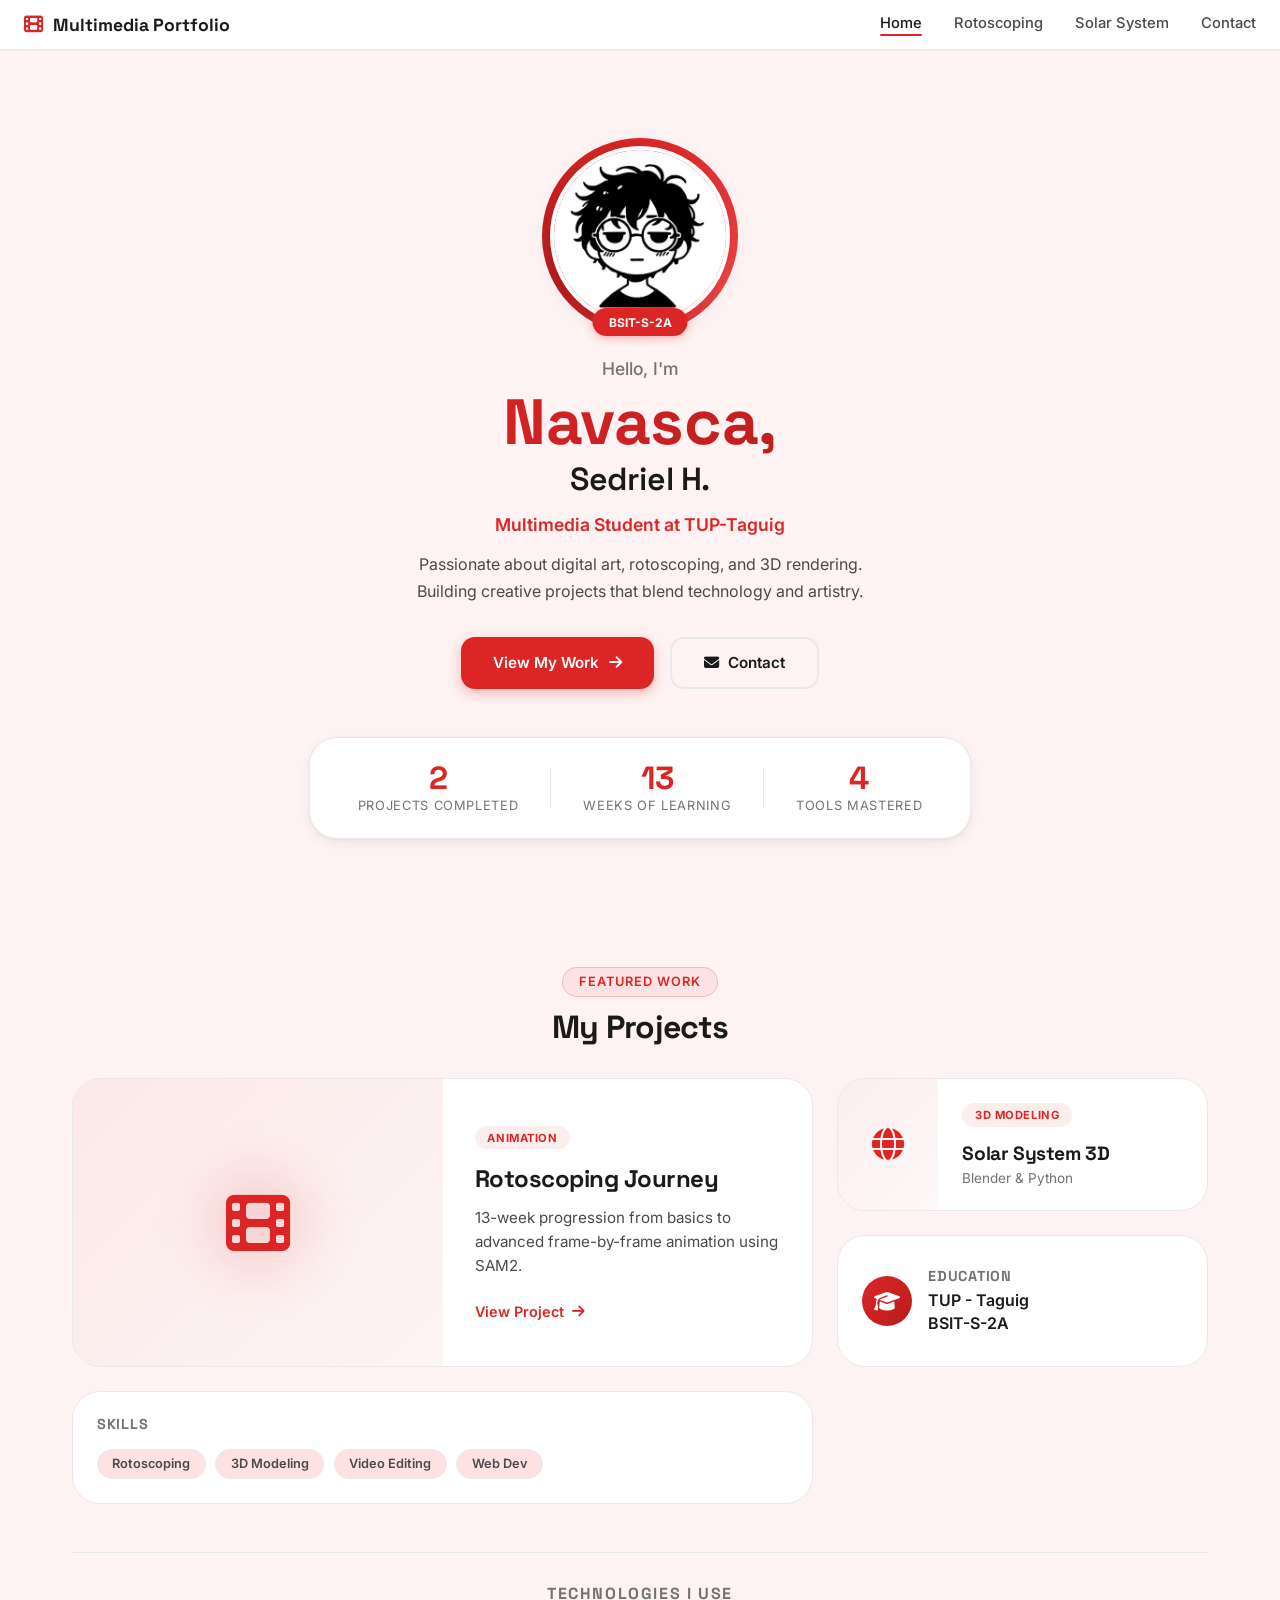
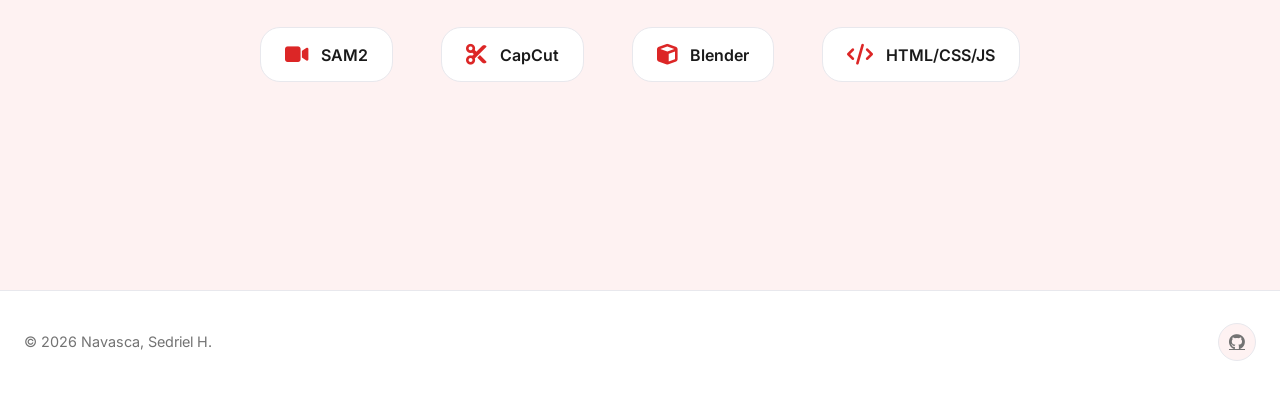
==== commit c7165013: "dsadadas" ====
--- a/index.html
+++ b/index.html
@@ -4,7 +4,7 @@
   <meta charset="UTF-8">
   <meta name="viewport" content="width=device-width, initial-scale=1.0">
   <meta name="description" content="Navasca's Multimedia Portfolio — showcasing rotoscoping and 3D solar system animation projects with cutting-edge digital art techniques.">
-  <title>Navasca's Multimedia Portfolio</title>
+  <title>Multimedia Portfolio</title>
   <link rel="stylesheet" href="css/style.css">
   <link rel="stylesheet" href="https://cdnjs.cloudflare.com/ajax/libs/font-awesome/6.4.0/css/all.min.css">
 </head>
@@ -15,7 +15,7 @@
     <div class="nav-inner">
       <a href="index.html" class="nav-logo">
         <i class="fas fa-film"></i>
-        <span>Navasca's Multimedia Portfolio</span>
+        <span>Multimedia Portfolio</span>
       </a>
       <button class="nav-toggle" id="navToggle" aria-label="Toggle navigation">
         <i class="fas fa-bars"></i>
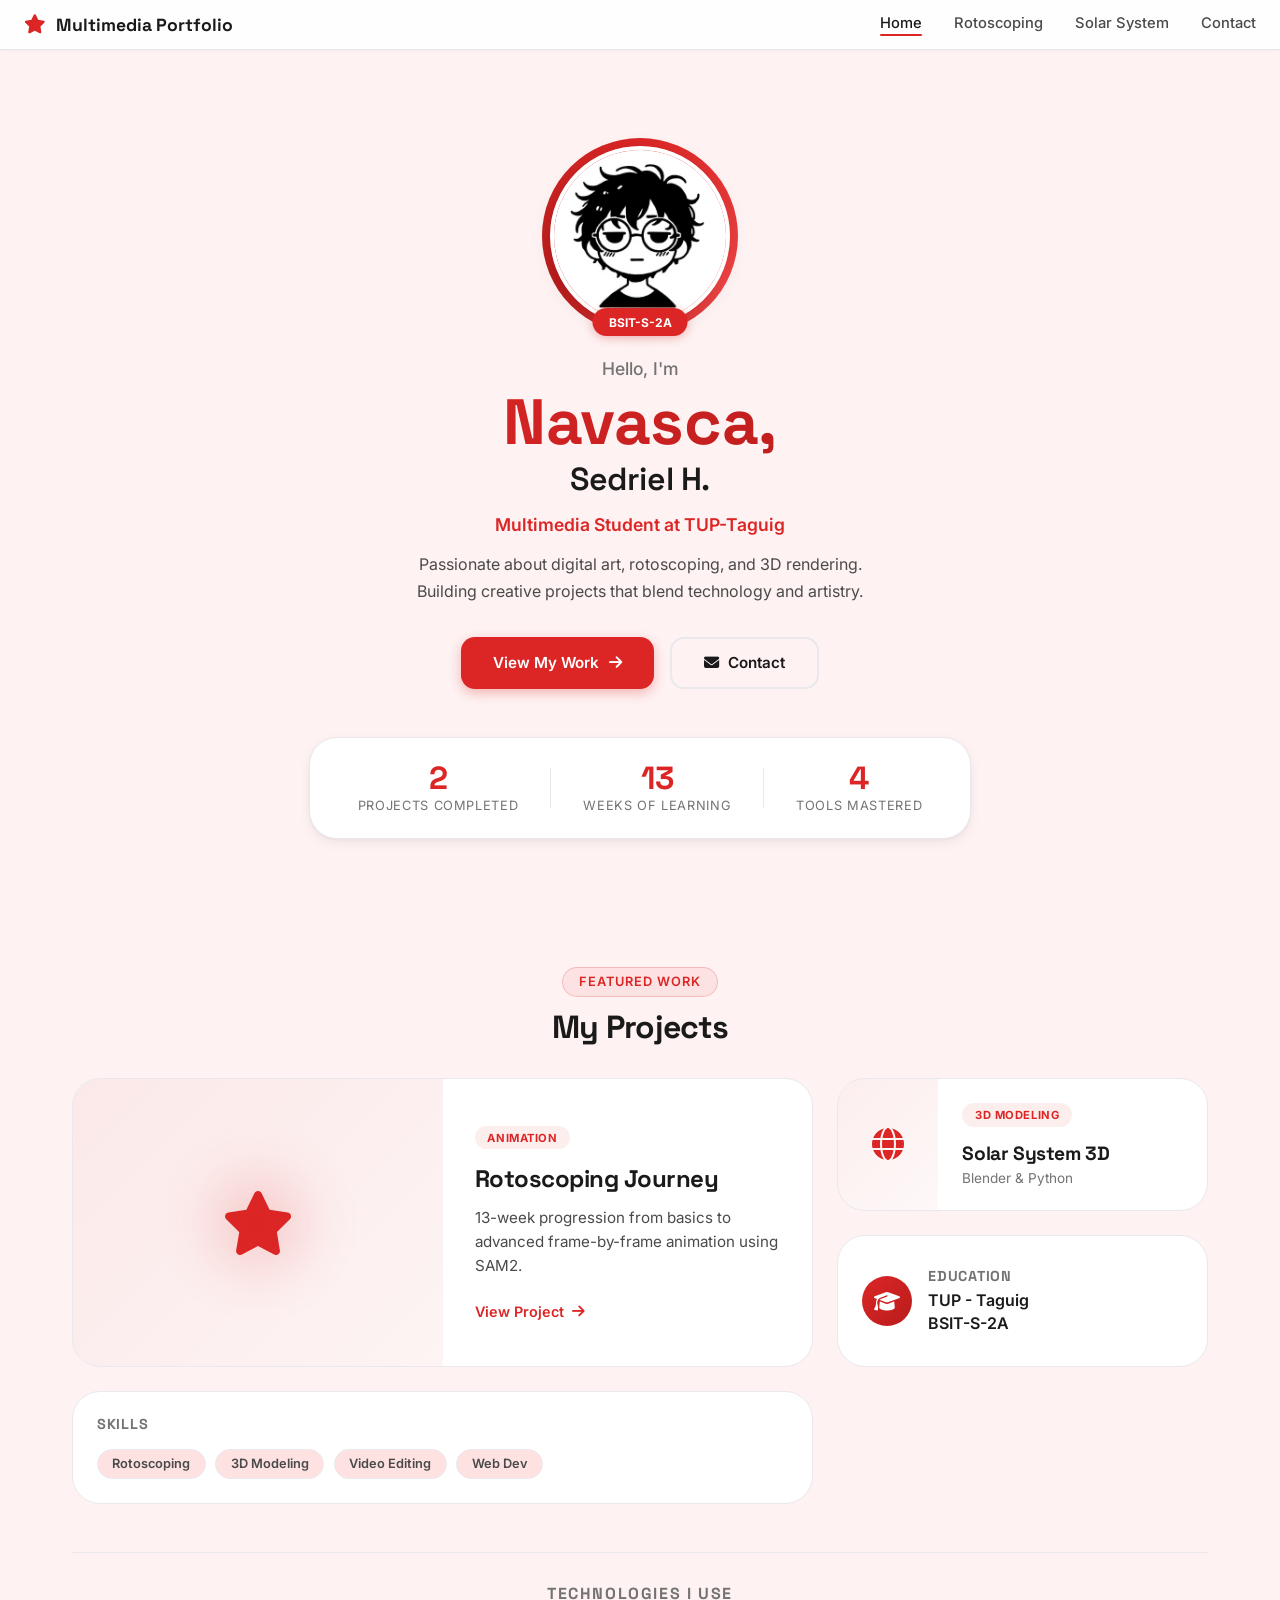
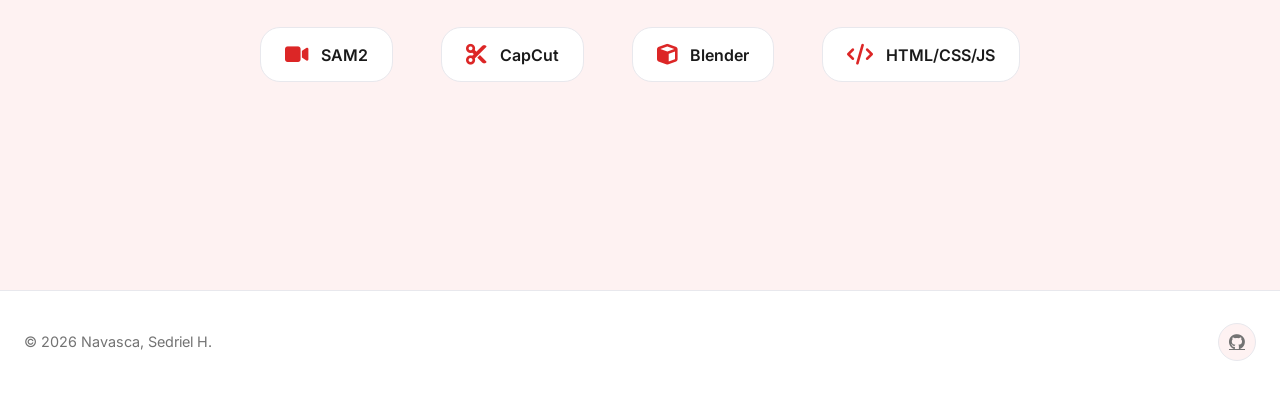
==== commit ea96539c: "fdsfsdfsdf" ====
--- a/index.html
+++ b/index.html
@@ -3,7 +3,7 @@
 <head>
   <meta charset="UTF-8">
   <meta name="viewport" content="width=device-width, initial-scale=1.0">
-  <meta name="description" content="Navasca's Multimedia Portfolio — showcasing rotoscoping and 3D solar system animation projects with cutting-edge digital art techniques.">
+  <meta name="description" content="Multimedia Portfolio — showcasing rotoscoping and 3D solar system animation projects with cutting-edge digital art techniques.">
   <title>Multimedia Portfolio</title>
   <link rel="stylesheet" href="css/style.css">
   <link rel="stylesheet" href="https://cdnjs.cloudflare.com/ajax/libs/font-awesome/6.4.0/css/all.min.css">
@@ -14,7 +14,7 @@
   <nav class="nav-glass" id="navbar">
     <div class="nav-inner">
       <a href="index.html" class="nav-logo">
-        <i class="fas fa-film"></i>
+        <i class="fas fa-star"></i>
         <span>Multimedia Portfolio</span>
       </a>
       <button class="nav-toggle" id="navToggle" aria-label="Toggle navigation">
@@ -96,7 +96,7 @@
         <!-- Large Project Card -->
         <a href="rotoscoping.html" class="bento-card-unique bento-large reveal">
           <div class="bento-card-visual">
-            <i class="fas fa-film"></i>
+            <i class="fas fa-star"></i>
             <div class="bento-card-glow"></div>
           </div>
           <div class="bento-card-content">
